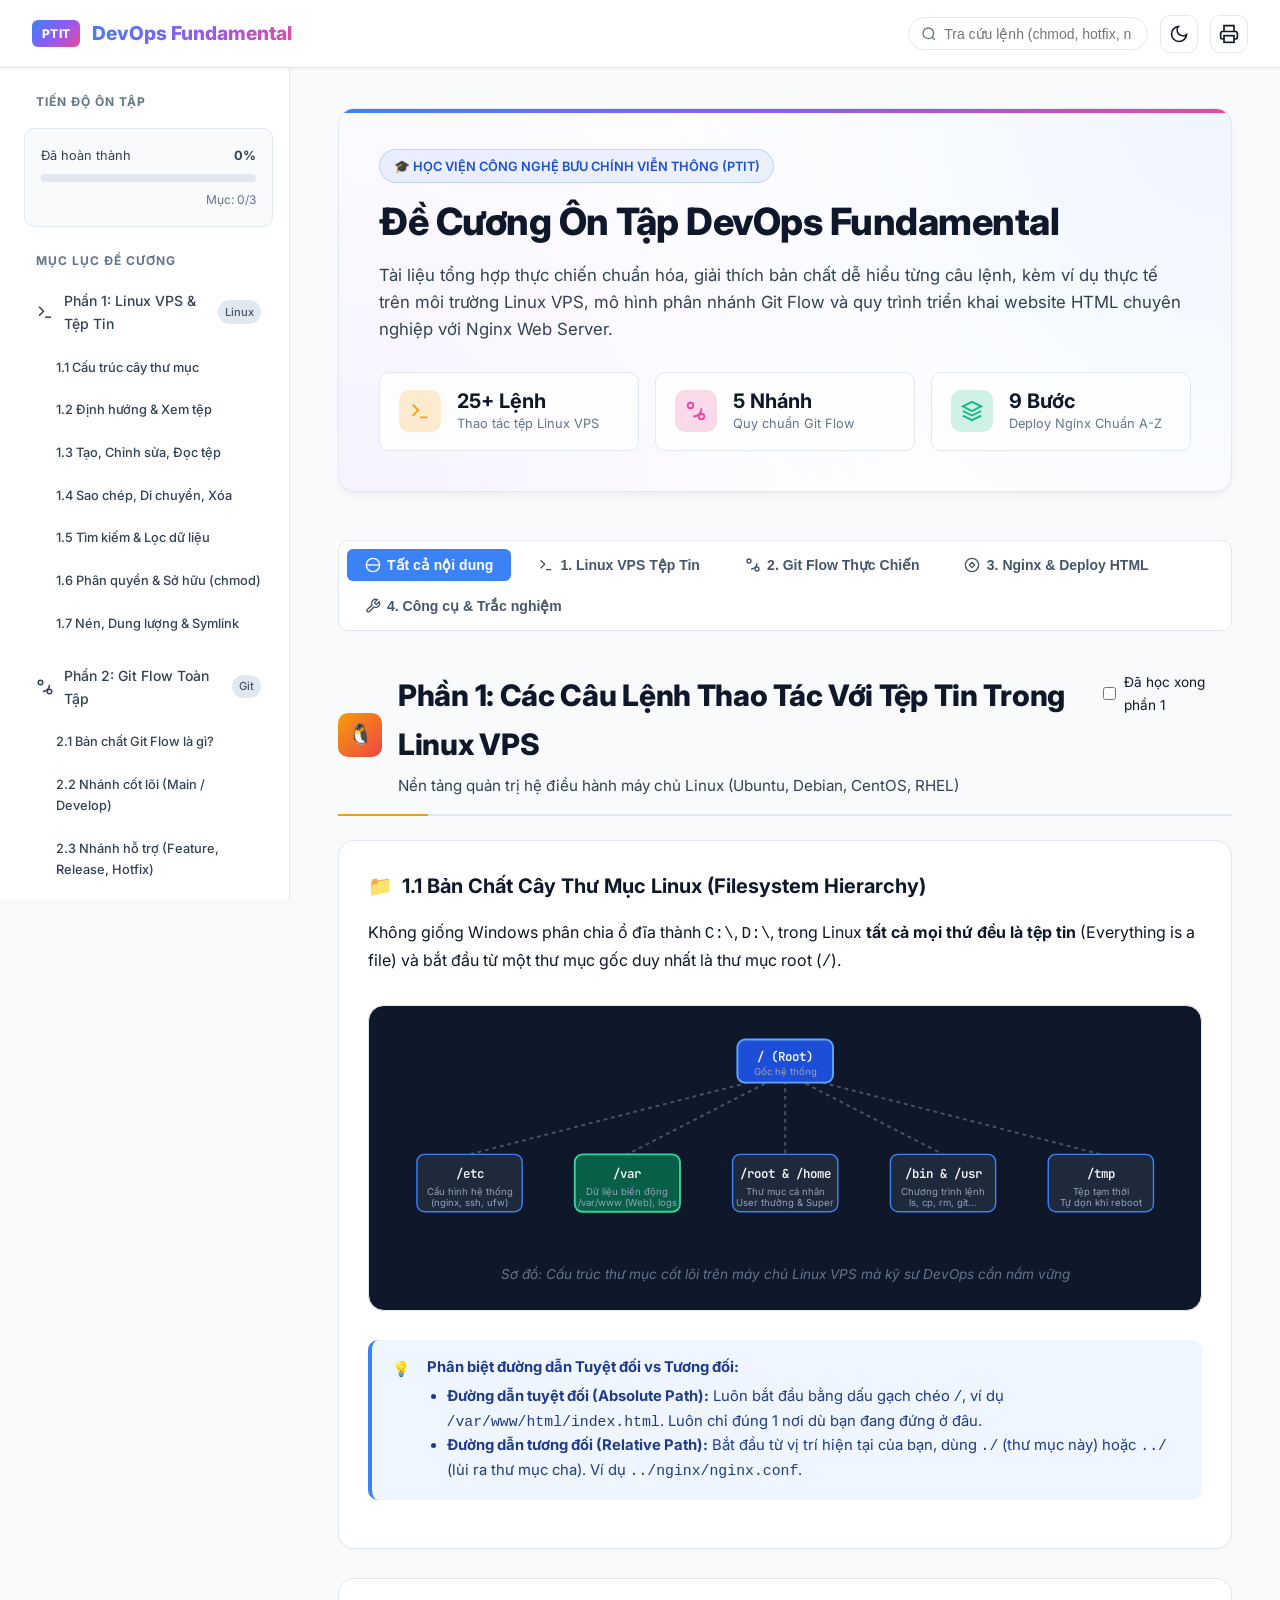
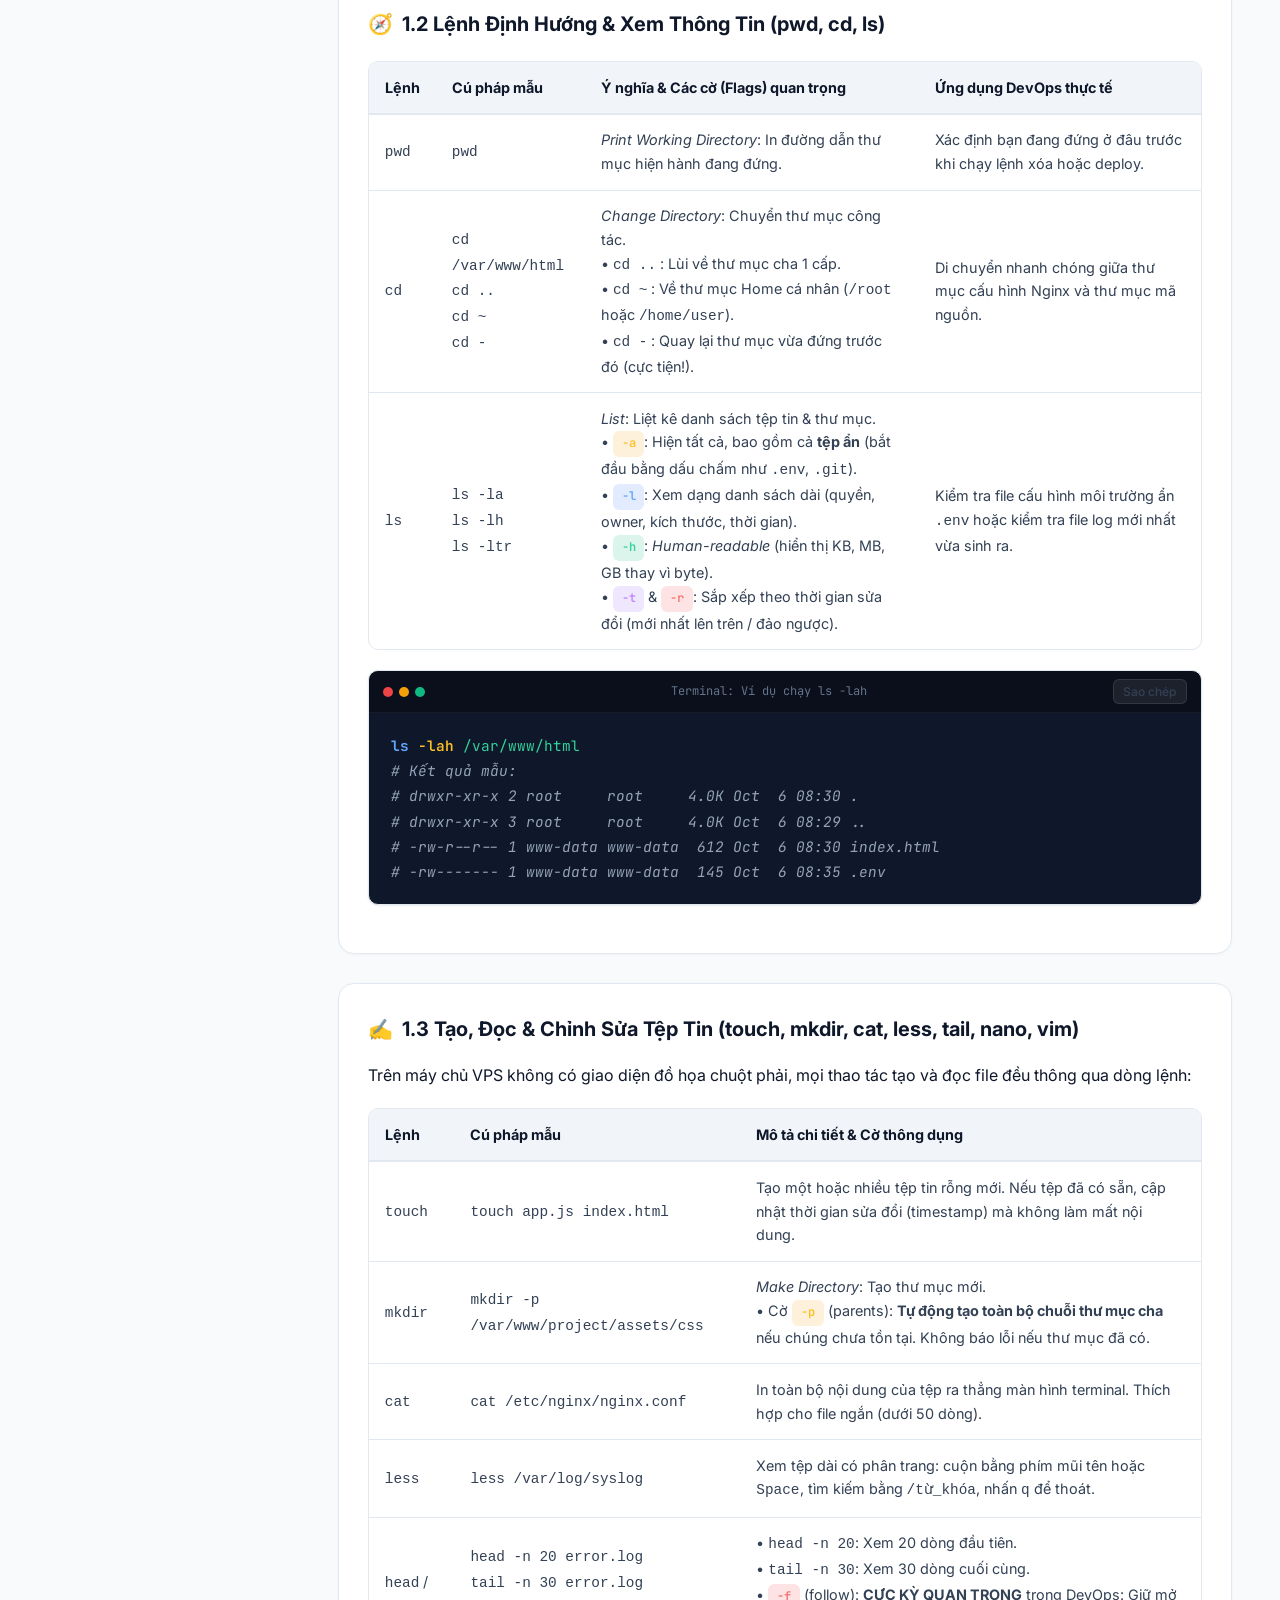
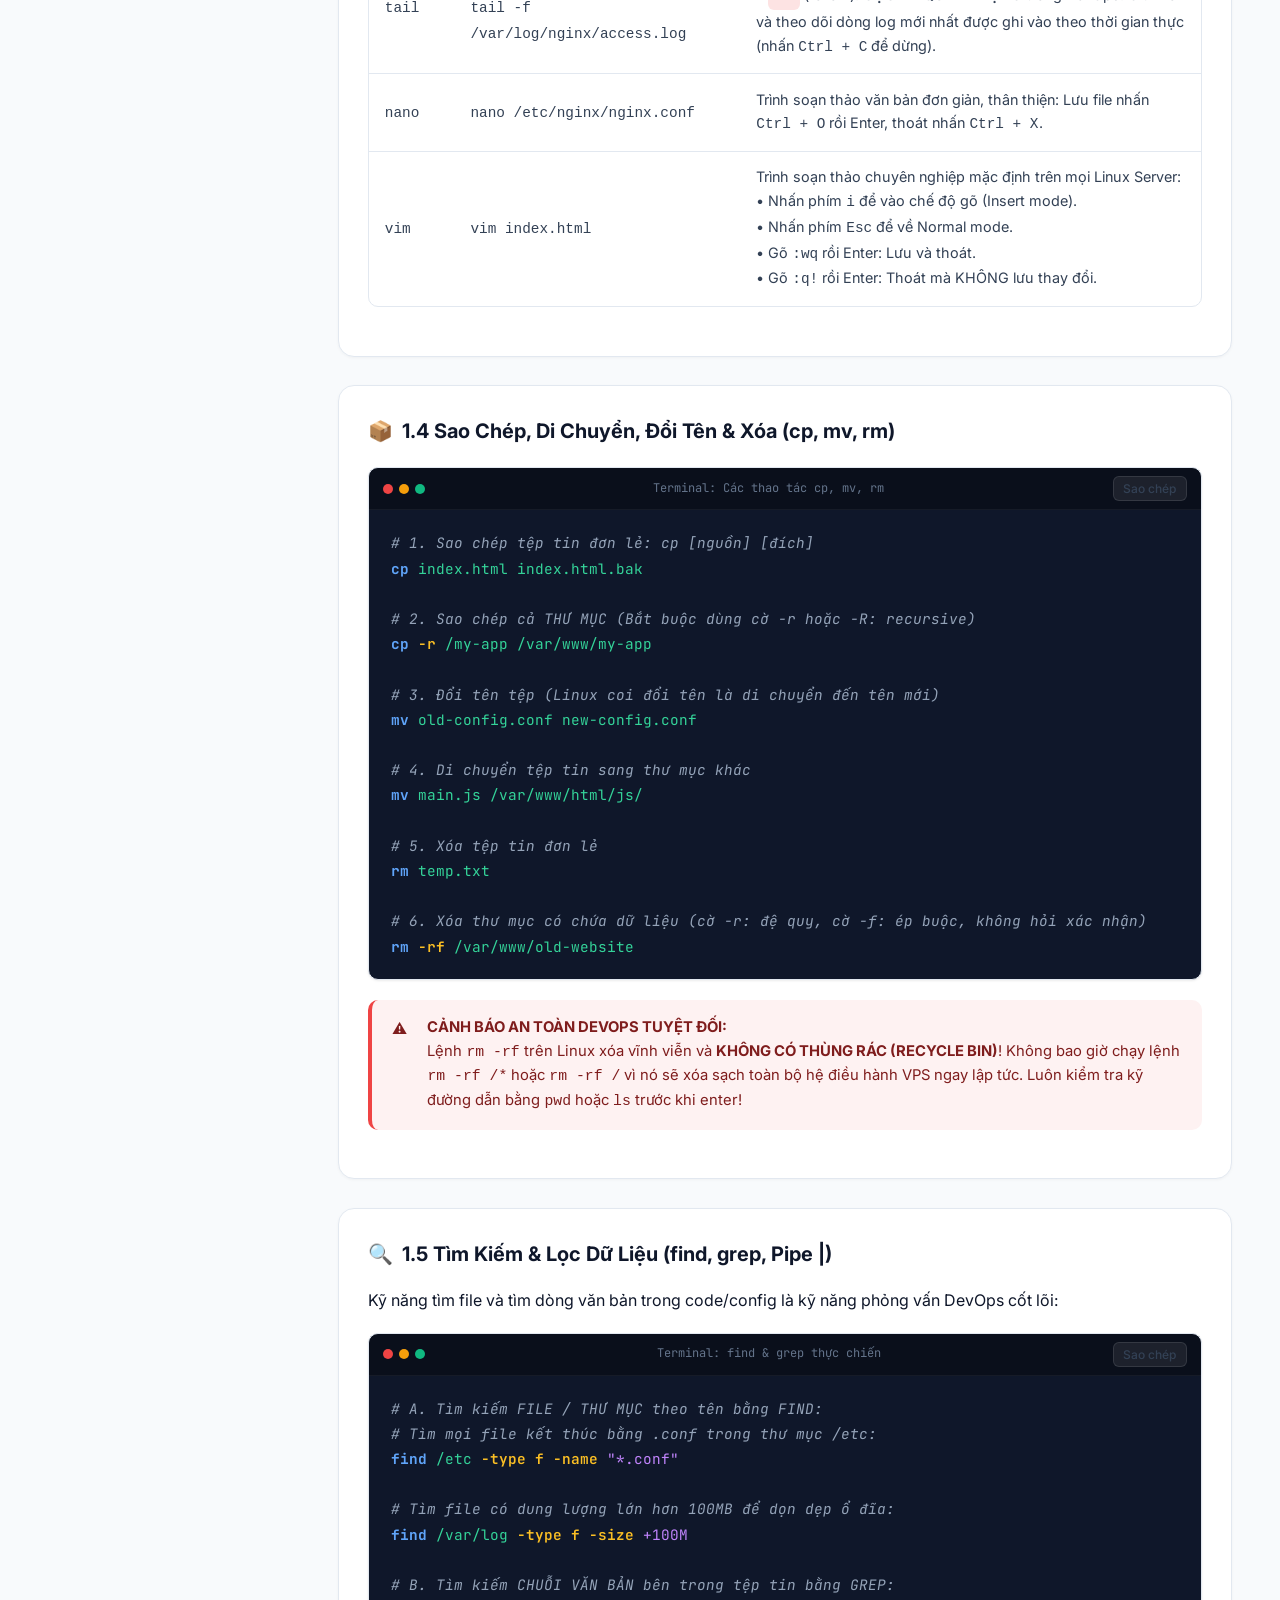
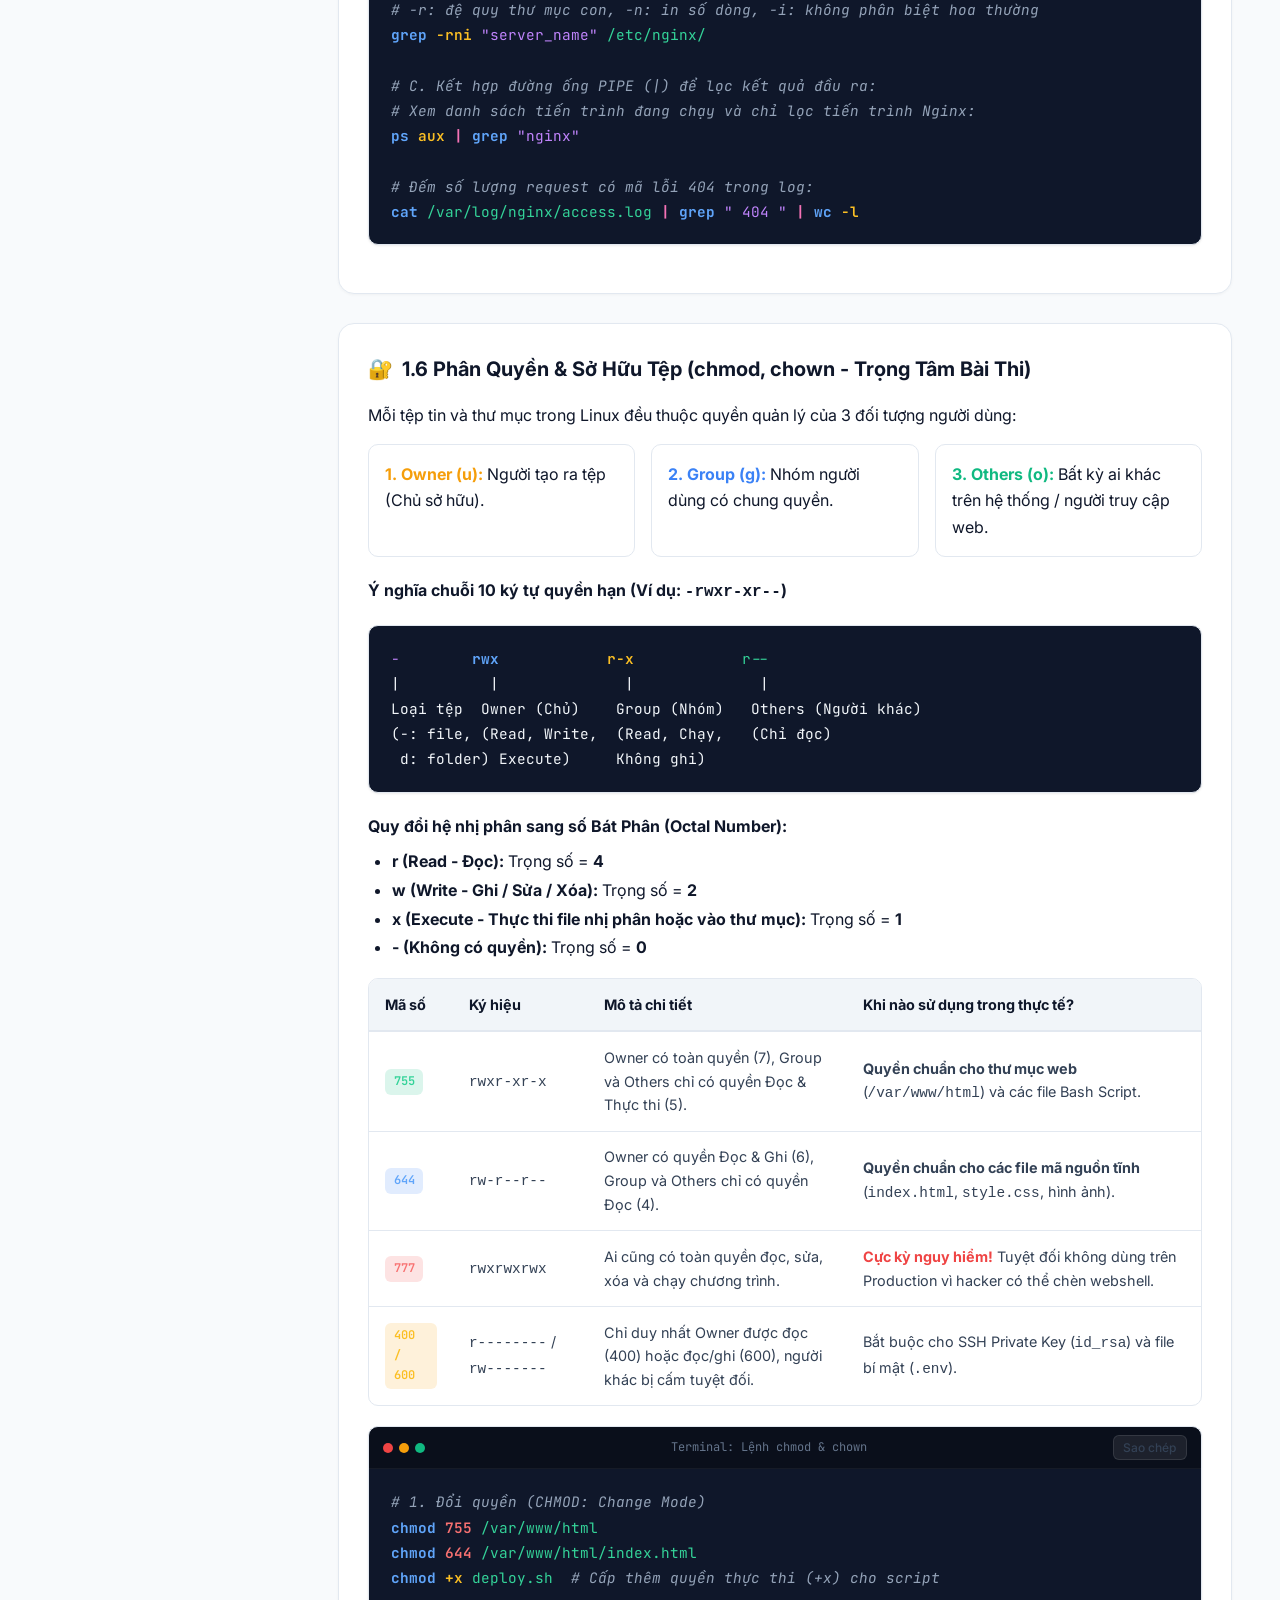
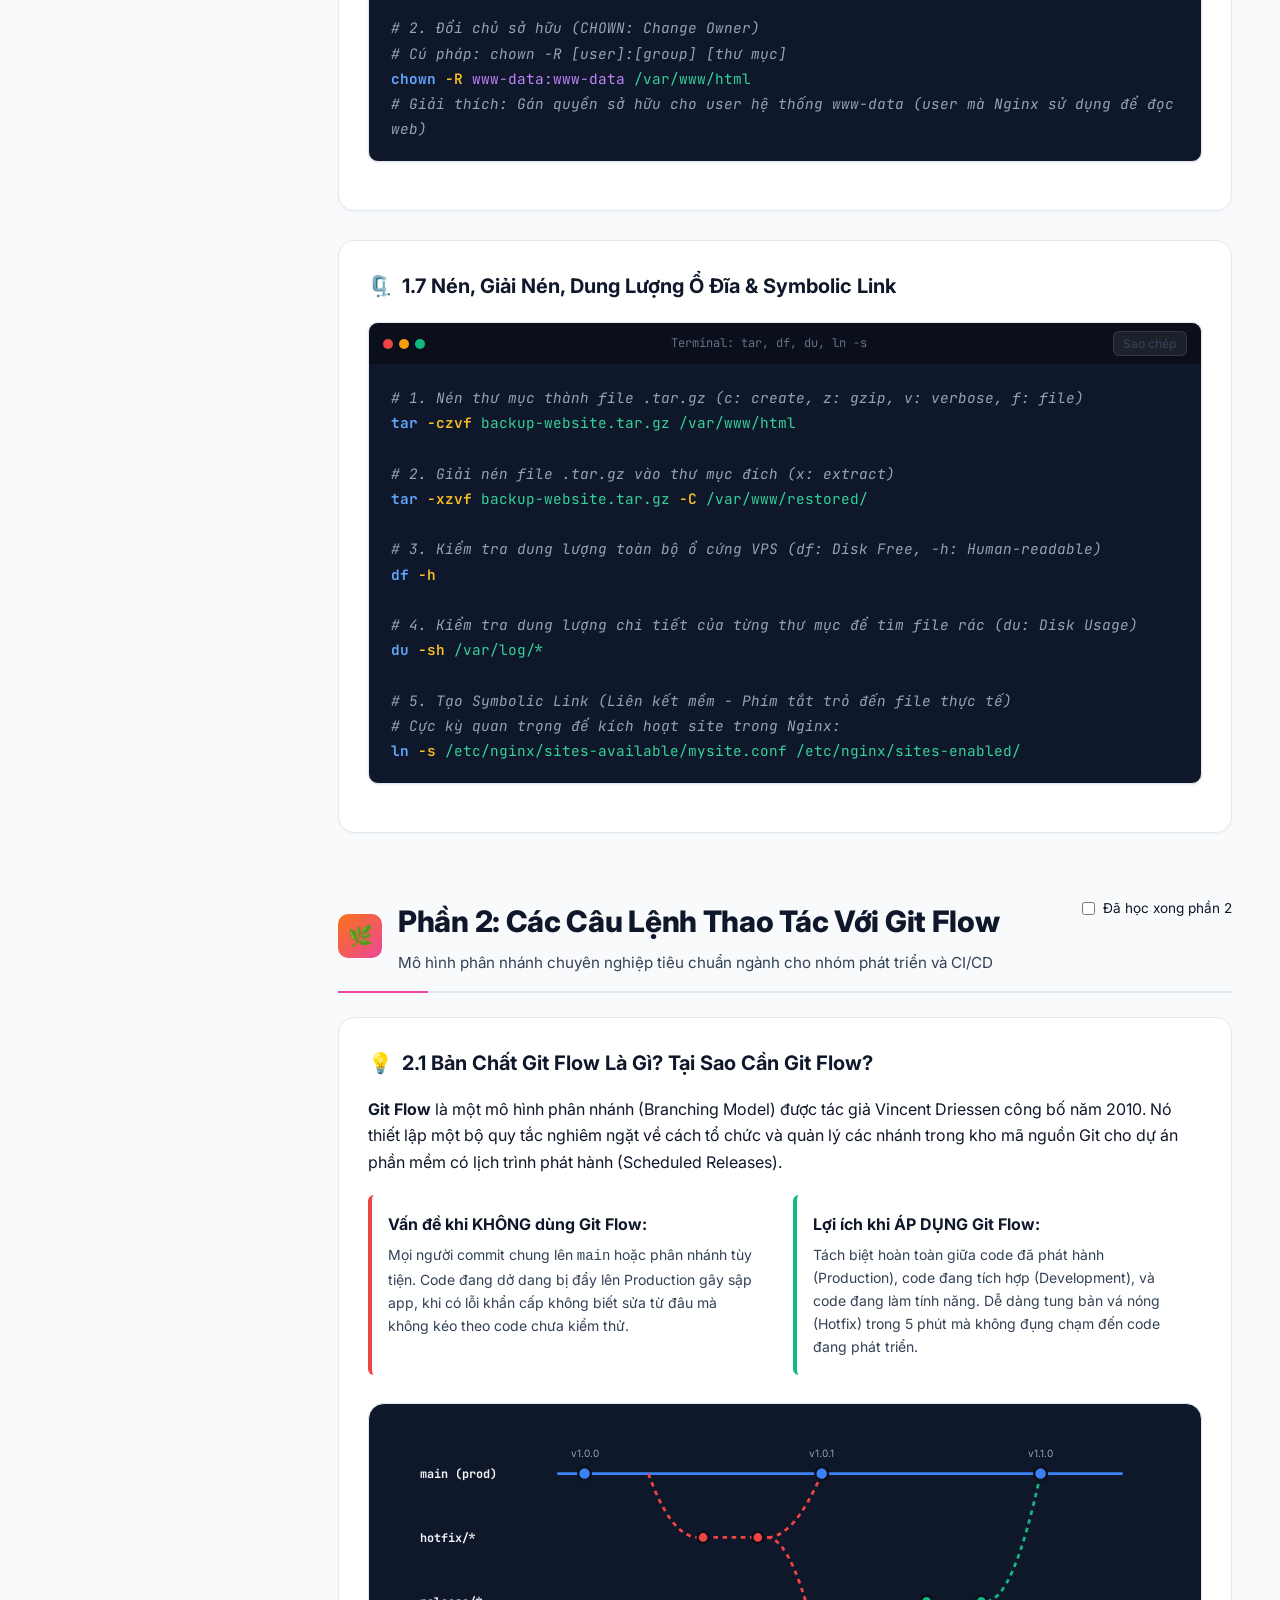
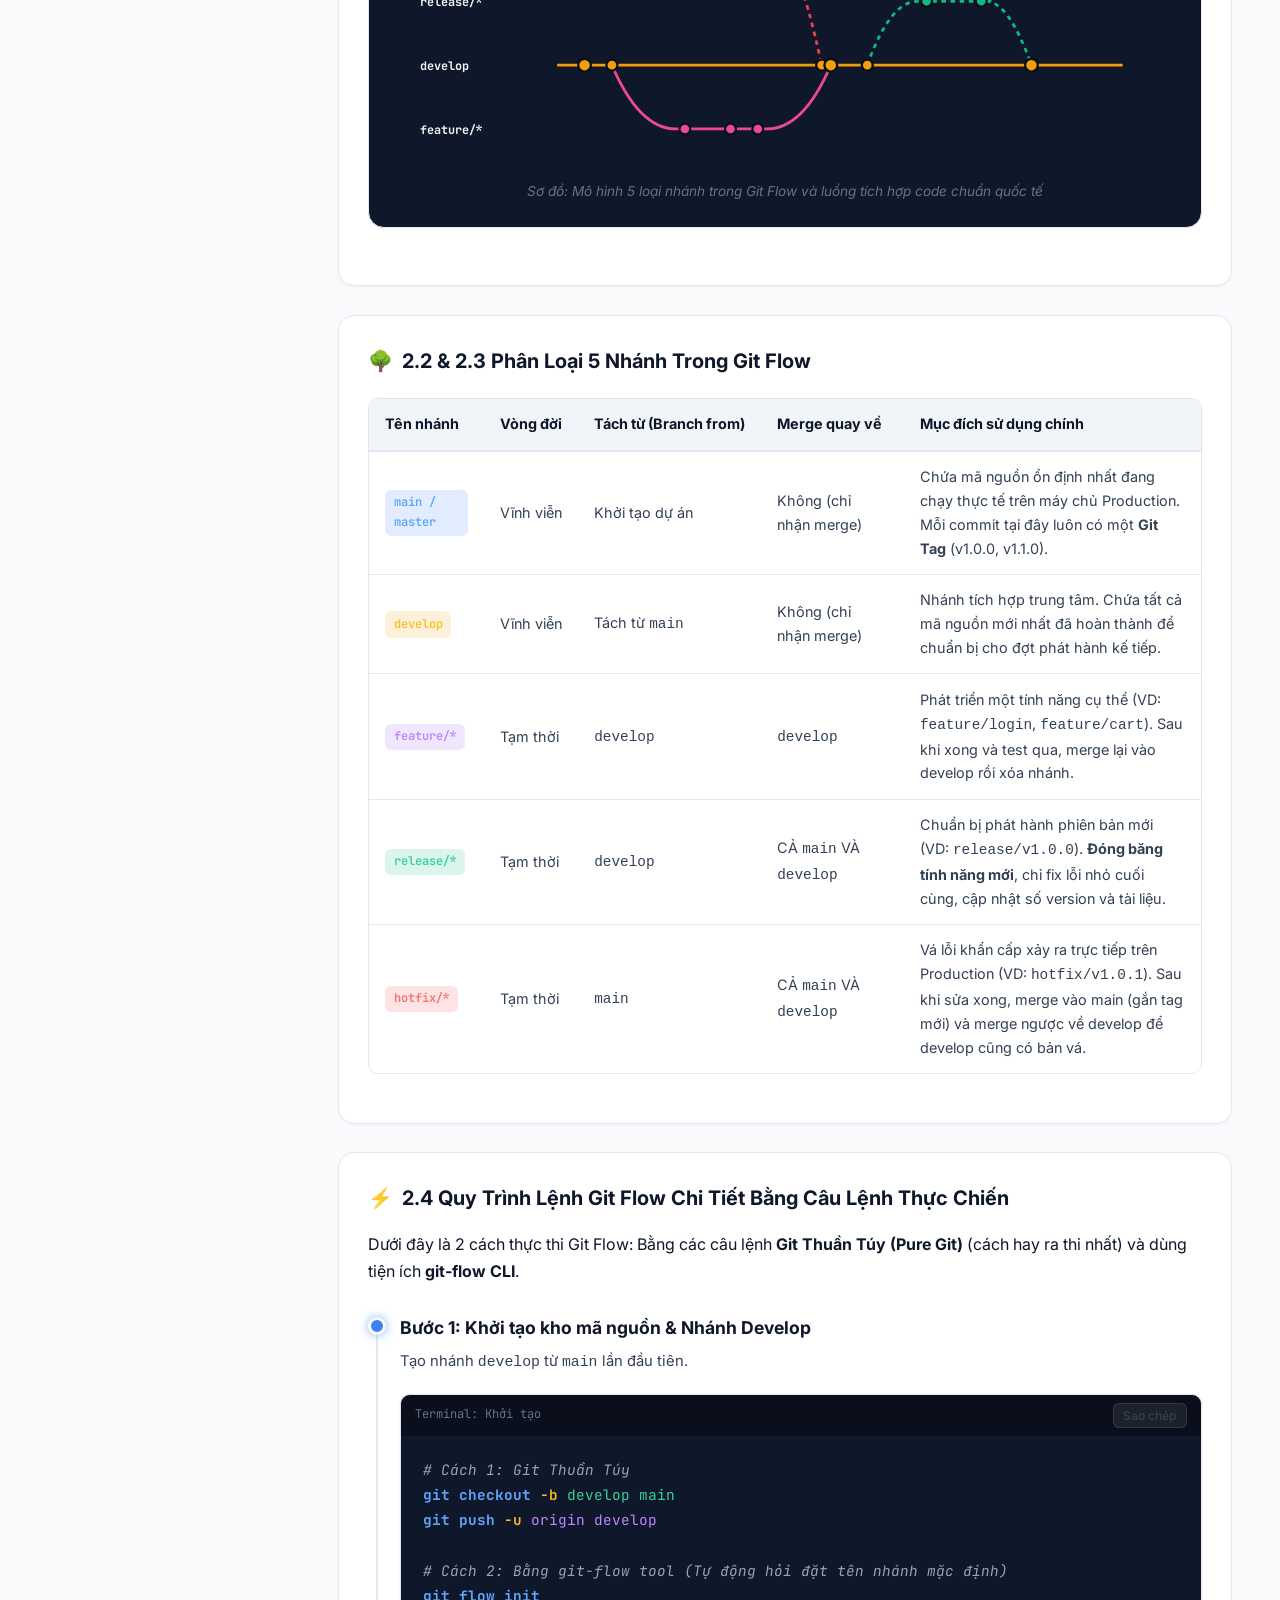
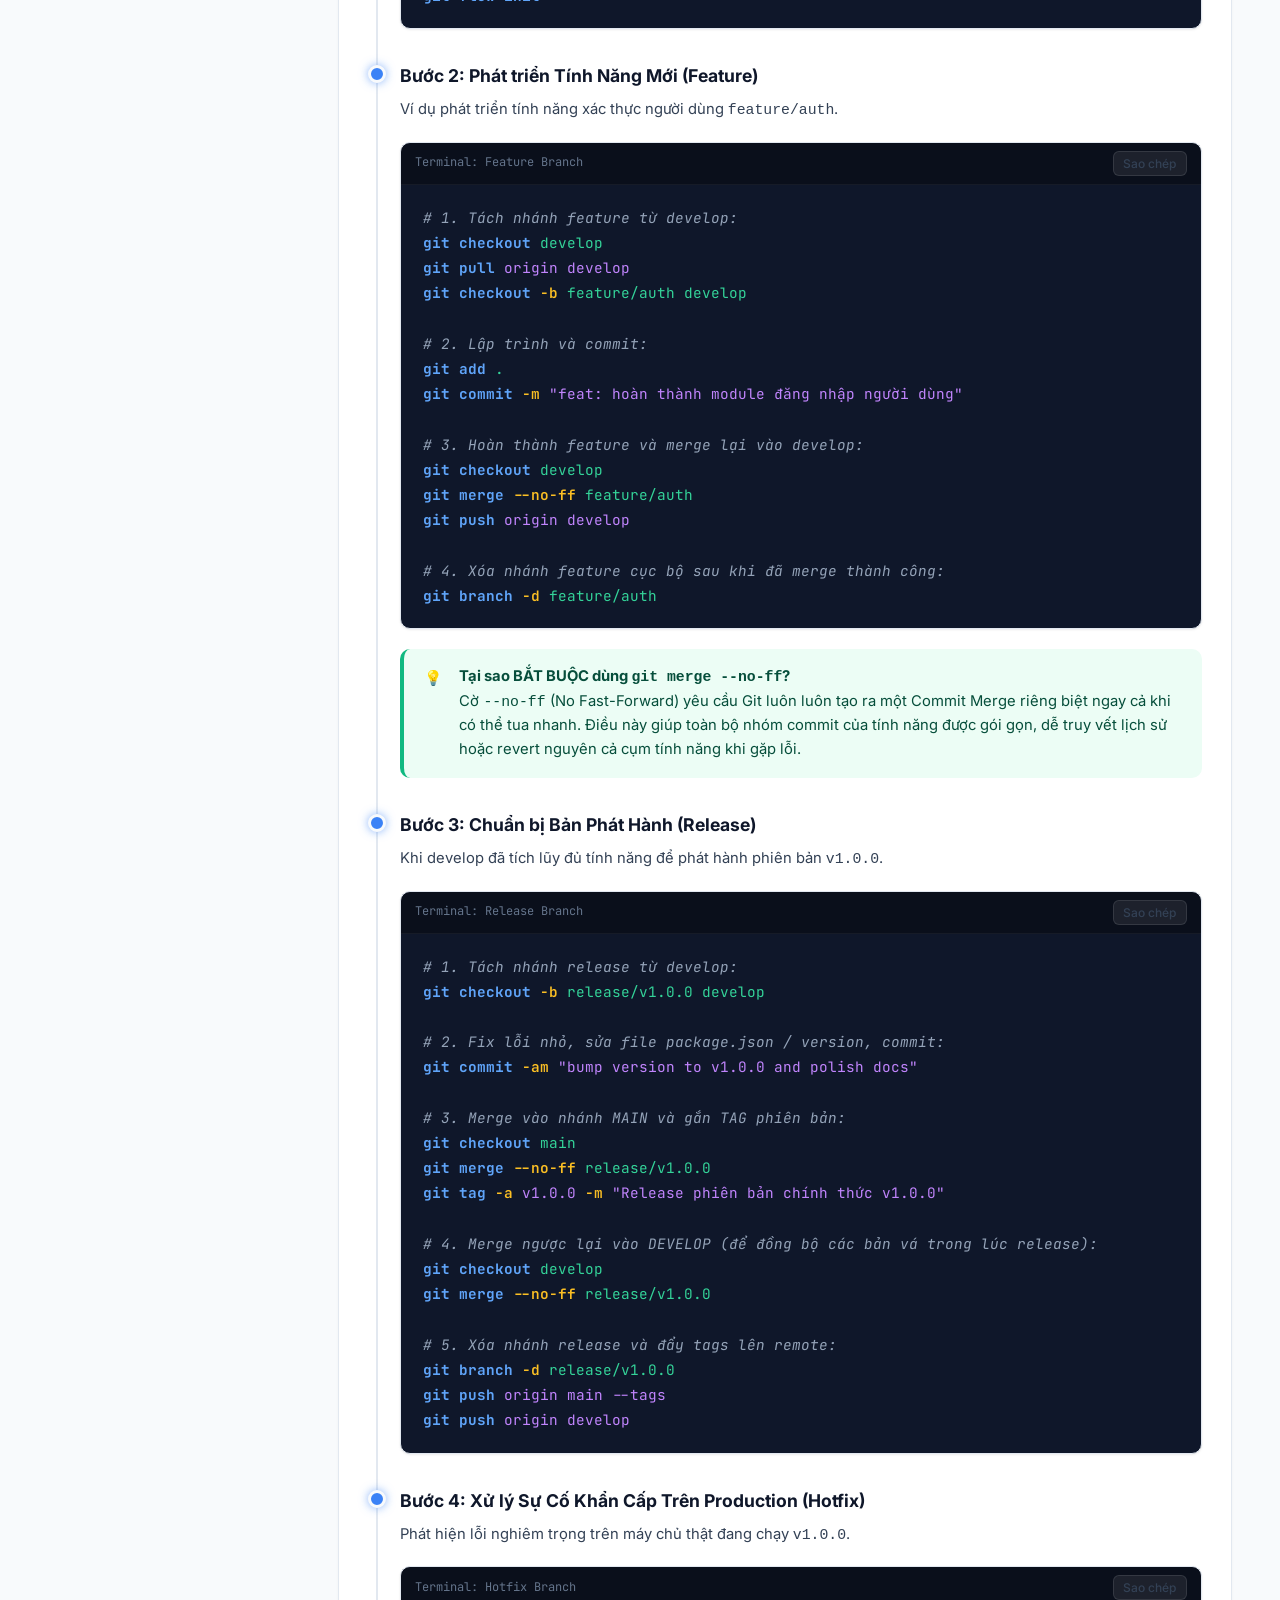
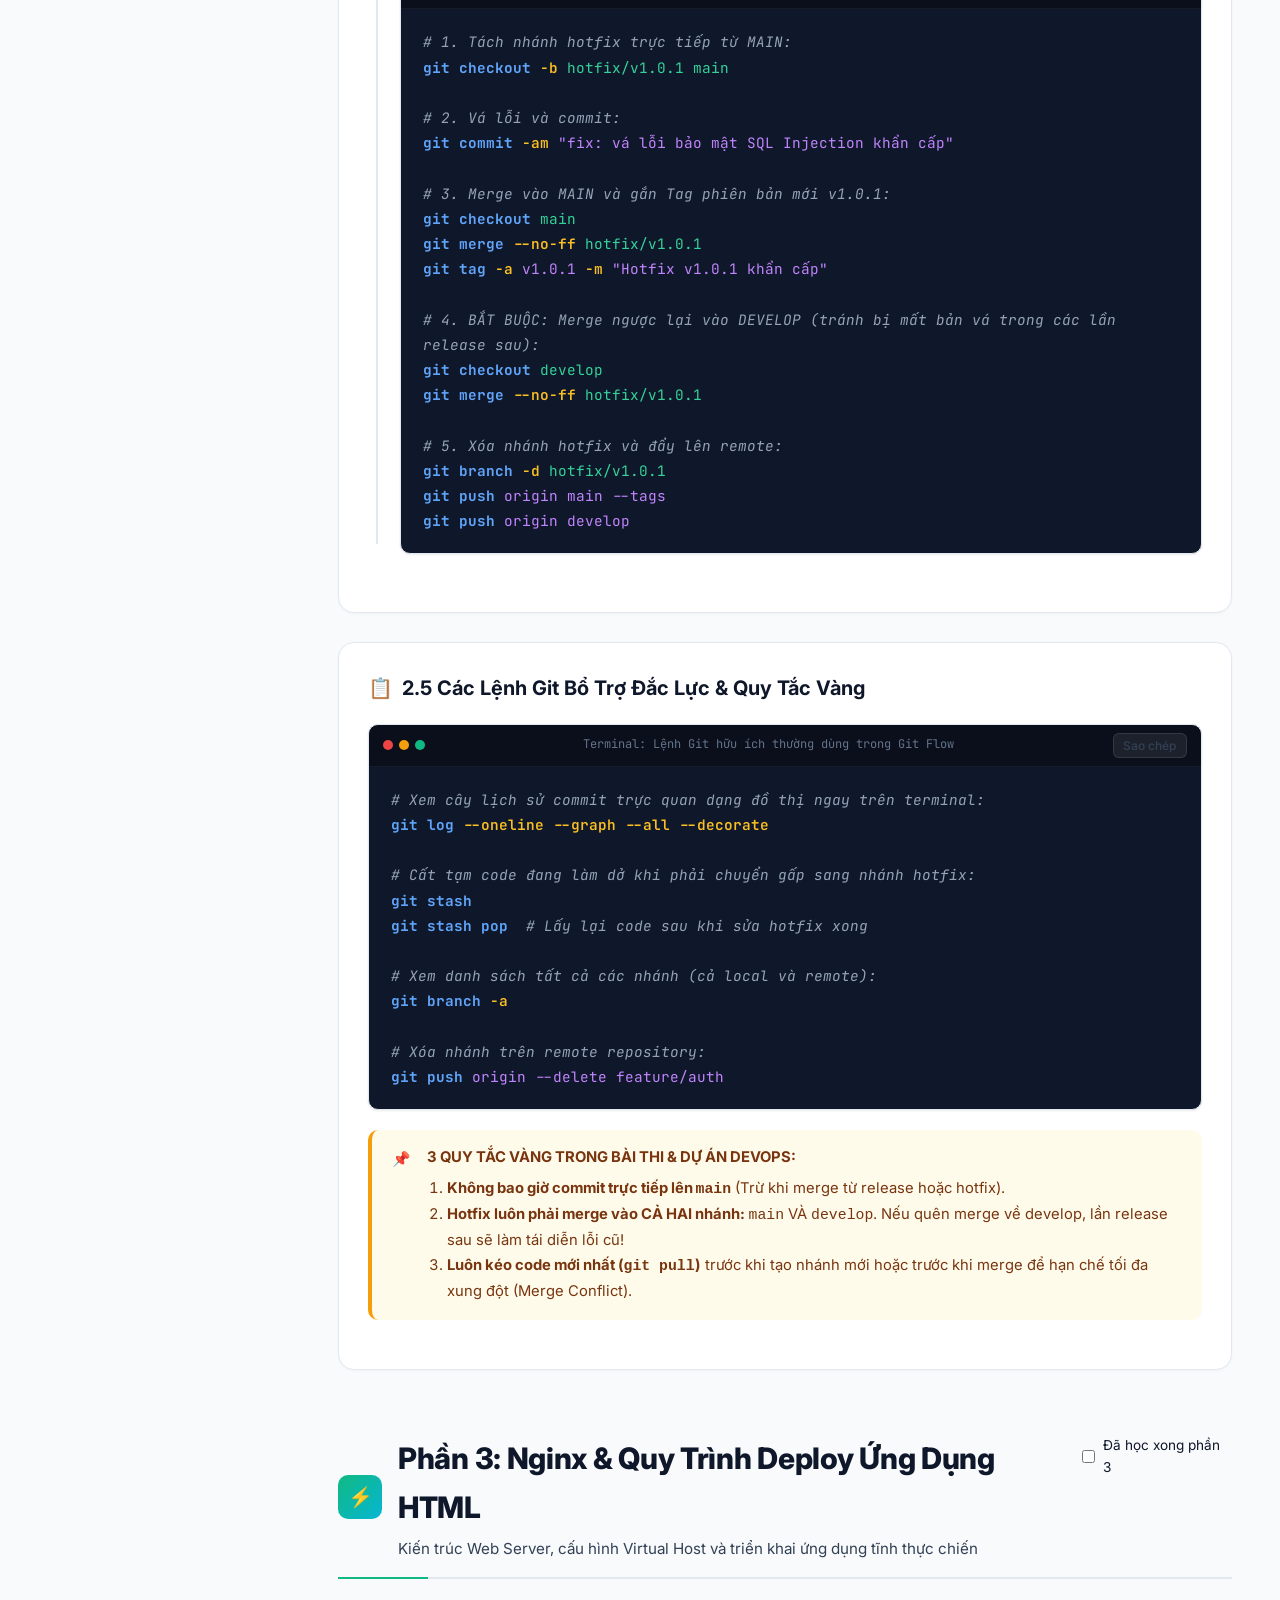
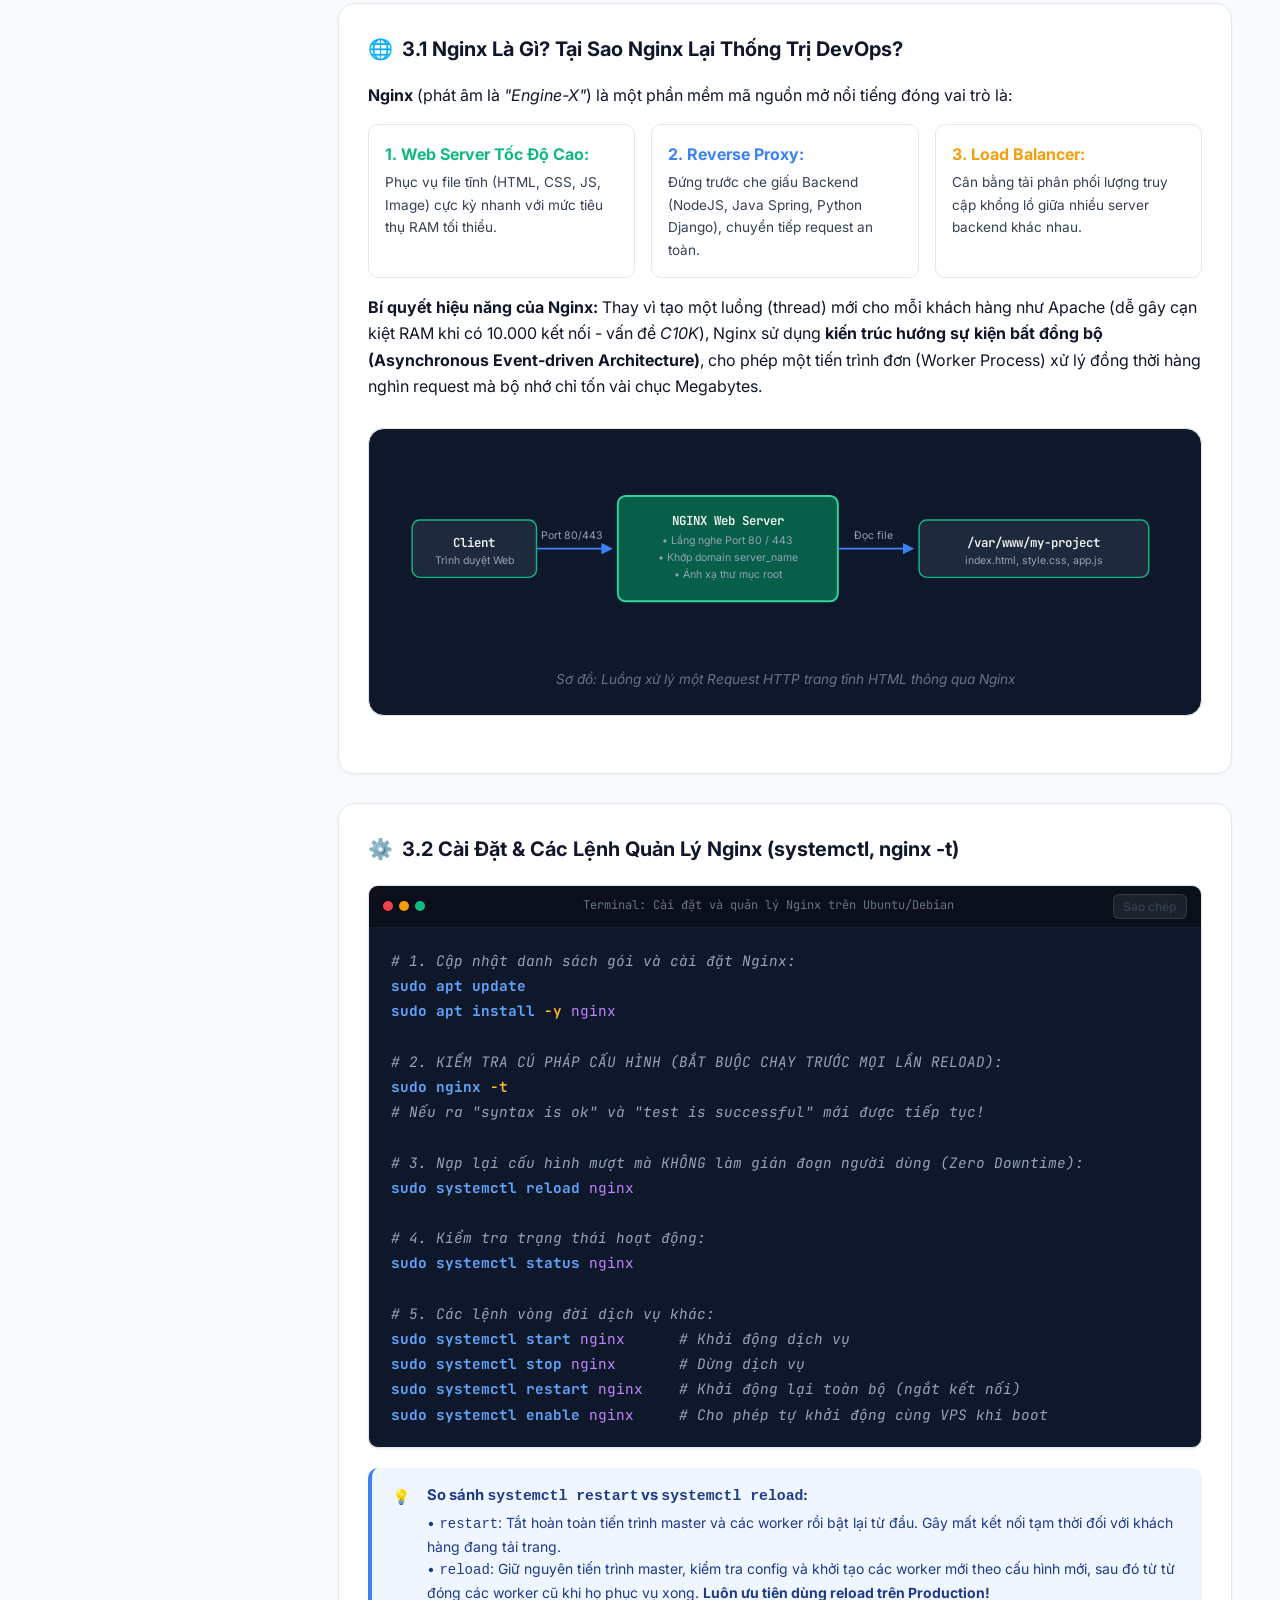
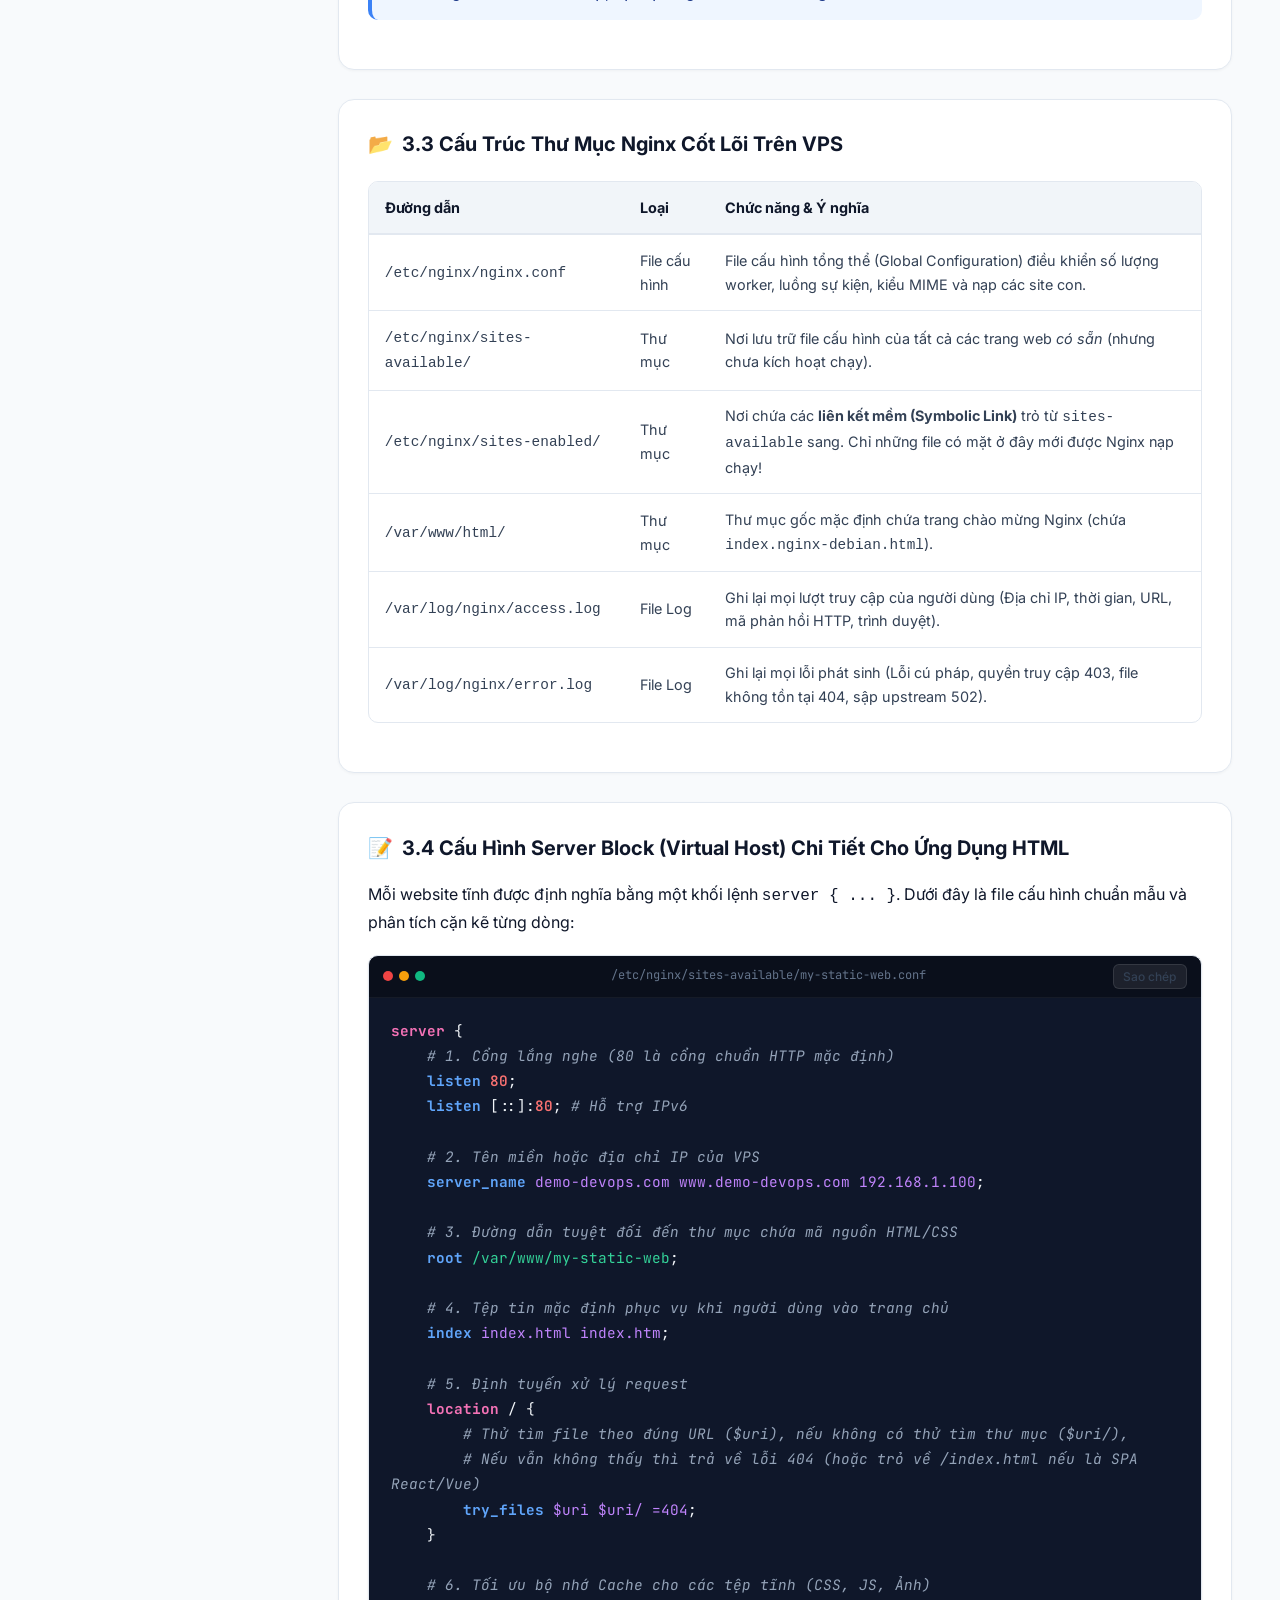
==== index.html @ 7e4b4e6a "upload de cuong on tap" ====
<!DOCTYPE html>
<html lang="vi" data-theme="light">
<head>
  <meta charset="UTF-8">
  <meta name="viewport" content="width=device-width, initial-scale=1.0">
  <title>Đề Cương Ôn Tập DevOps Fundamental - Linux VPS, Git Flow & Nginx Deploy | PTIT</title>
  <meta name="description" content="Đề cương ôn tập chi tiết, dễ hiểu môn DevOps Fundamental: Lệnh thao tác tệp tin Linux VPS, quy trình phân nhánh Git Flow, cấu hình và deploy website HTML với Nginx.">
  
  <!-- Google Fonts -->
  <link rel="preconnect" href="https://fonts.googleapis.com">
  <link rel="preconnect" href="https://fonts.gstatic.com" crossorigin>
  <link href="https://fonts.googleapis.com/css2?family=Inter:wght@400;500;600;700;800&family=JetBrains+Mono:wght@400;500;600;700&display=swap" rel="stylesheet">
  
  <!-- Stylesheet -->
  <link rel="stylesheet" href="style.css">
</head>
<body>
  <!-- Reading Progress Bar -->
  <div id="reading-progress"></div>

  <!-- Top Navigation Bar -->
  <header class="top-navbar">
    <div style="display: flex; align-items: center; gap: 1rem;">
      <button class="btn-icon mobile-nav-toggle" aria-label="Mở menu">
        <svg width="20" height="20" viewBox="0 0 24 24" fill="none" stroke="currentColor" stroke-width="2">
          <line x1="3" y1="12" x2="21" y2="12"></line>
          <line x1="3" y1="6" x2="21" y2="6"></line>
          <line x1="3" y1="18" x2="21" y2="18"></line>
        </svg>
      </button>
      <a href="#" class="nav-brand">
        <span class="brand-badge">PTIT</span>
        <span class="brand-title">DevOps Fundamental</span>
      </a>
    </div>

    <div class="nav-controls">
      <!-- Live Search -->
      <div class="nav-search">
        <svg viewBox="0 0 24 24" fill="none" stroke="currentColor" stroke-width="2">
          <circle cx="11" cy="11" r="8"></circle>
          <line x1="21" y1="21" x2="16.65" y2="16.65"></line>
        </svg>
        <input type="text" id="global-search" placeholder="Tra cứu lệnh (chmod, hotfix, nginx...)" aria-label="Tìm kiếm nhanh">
      </div>

      <!-- Theme Toggle -->
      <button class="btn-icon" id="theme-toggle" title="Đổi giao diện Sáng / Tối">
        <svg class="theme-icon" width="20" height="20" viewBox="0 0 24 24" fill="none" stroke="currentColor" stroke-width="2">
          <circle cx="12" cy="12" r="5"></circle>
          <line x1="12" y1="1" x2="12" y2="3"></line>
          <line x1="12" y1="21" x2="12" y2="23"></line>
          <line x1="4.22" y1="4.22" x2="5.64" y2="5.64"></line>
          <line x1="18.36" y1="18.36" x2="19.78" y2="19.78"></line>
          <line x1="1" y1="12" x2="3" y2="12"></line>
          <line x1="21" y1="12" x2="23" y2="12"></line>
          <line x1="4.22" y1="19.78" x2="5.64" y2="18.36"></line>
          <line x1="18.36" y1="5.64" x2="19.78" y2="4.22"></line>
        </svg>
      </button>

      <!-- Print Button -->
      <button class="btn-icon" onclick="window.print()" title="In hoặc Xuất file PDF để ôn tập">
        <svg width="20" height="20" viewBox="0 0 24 24" fill="none" stroke="currentColor" stroke-width="2">
          <polyline points="6 9 6 2 18 2 18 9"></polyline>
          <path d="M6 18H4a2 2 0 0 1-2-2v-5a2 2 0 0 1 2-2h16a2 2 0 0 1 2 2v5a2 2 0 0 1-2 2h-2"></path>
          <rect x="6" y="14" width="12" height="8"></rect>
        </svg>
      </button>
    </div>
  </header>

  <!-- Main Container -->
  <div class="app-container">
    <!-- Sidebar Navigation -->
    <aside class="app-sidebar">
      <div class="sidebar-section-title">Tiến độ ôn tập</div>
      <div class="sidebar-progress">
        <div class="sidebar-progress-header">
          <span>Đã hoàn thành</span>
          <strong id="progress-percent">0%</strong>
        </div>
        <div class="progress-bar-bg">
          <div class="progress-bar-fill" id="sidebar-progress-fill"></div>
        </div>
        <div style="font-size: 0.75rem; color: var(--text-muted); margin-top: 0.5rem; text-align: right;">
          Mục: <span id="completed-count">0/12</span>
        </div>
      </div>

      <div class="sidebar-section-title" style="margin-top: 1.5rem;">Mục Lục Đề Cương</div>
      <ul class="sidebar-nav-list">
        <li class="sidebar-nav-item">
          <a href="#phan-1-linux" class="sidebar-nav-link">
            <svg class="icon" viewBox="0 0 24 24" fill="none" stroke="currentColor" stroke-width="2"><path d="M4 17l6-6-6-6M12 19h8"/></svg>
            <span>Phần 1: Linux VPS & Tệp Tin</span>
            <span class="sidebar-badge">Linux</span>
          </a>
        </li>
        <li class="sidebar-nav-item">
          <a href="#linux-cautruc" class="sidebar-nav-link" style="padding-left: 2rem; font-size: 0.8rem;">
            <span>1.1 Cấu trúc cây thư mục</span>
          </a>
        </li>
        <li class="sidebar-nav-item">
          <a href="#linux-dieuhuong" class="sidebar-nav-link" style="padding-left: 2rem; font-size: 0.8rem;">
            <span>1.2 Định hướng & Xem tệp</span>
          </a>
        </li>
        <li class="sidebar-nav-item">
          <a href="#linux-thaotac" class="sidebar-nav-link" style="padding-left: 2rem; font-size: 0.8rem;">
            <span>1.3 Tạo, Chỉnh sửa, Đọc tệp</span>
          </a>
        </li>
        <li class="sidebar-nav-item">
          <a href="#linux-saochep" class="sidebar-nav-link" style="padding-left: 2rem; font-size: 0.8rem;">
            <span>1.4 Sao chép, Di chuyển, Xóa</span>
          </a>
        </li>
        <li class="sidebar-nav-item">
          <a href="#linux-timkiem" class="sidebar-nav-link" style="padding-left: 2rem; font-size: 0.8rem;">
            <span>1.5 Tìm kiếm & Lọc dữ liệu</span>
          </a>
        </li>
        <li class="sidebar-nav-item">
          <a href="#linux-phanquyen" class="sidebar-nav-link" style="padding-left: 2rem; font-size: 0.8rem;">
            <span>1.6 Phân quyền & Sở hữu (chmod)</span>
          </a>
        </li>
        <li class="sidebar-nav-item">
          <a href="#linux-nen" class="sidebar-nav-link" style="padding-left: 2rem; font-size: 0.8rem;">
            <span>1.7 Nén, Dung lượng & Symlink</span>
          </a>
        </li>

        <li class="sidebar-nav-item" style="margin-top: 0.75rem;">
          <a href="#phan-2-gitflow" class="sidebar-nav-link">
            <svg class="icon" viewBox="0 0 24 24" fill="none" stroke="currentColor" stroke-width="2"><circle cx="18" cy="18" r="3"></circle><circle cx="6" cy="6" r="3"></circle><path d="M18 9a9 9 0 0 1-9 9"></path></svg>
            <span>Phần 2: Git Flow Toàn Tập</span>
            <span class="sidebar-badge">Git</span>
          </a>
        </li>
        <li class="sidebar-nav-item">
          <a href="#git-khainiem" class="sidebar-nav-link" style="padding-left: 2rem; font-size: 0.8rem;">
            <span>2.1 Bản chất Git Flow là gì?</span>
          </a>
        </li>
        <li class="sidebar-nav-item">
          <a href="#git-nhanhchinh" class="sidebar-nav-link" style="padding-left: 2rem; font-size: 0.8rem;">
            <span>2.2 Nhánh cốt lõi (Main / Develop)</span>
          </a>
        </li>
        <li class="sidebar-nav-item">
          <a href="#git-nhanhphu" class="sidebar-nav-link" style="padding-left: 2rem; font-size: 0.8rem;">
            <span>2.3 Nhánh hỗ trợ (Feature, Release, Hotfix)</span>
          </a>
        </li>
        <li class="sidebar-nav-item">
          <a href="#git-quytrinh" class="sidebar-nav-link" style="padding-left: 2rem; font-size: 0.8rem;">
            <span>2.4 Quy trình lệnh chi tiết từng bước</span>
          </a>
        </li>
        <li class="sidebar-nav-item">
          <a href="#git-bangtracuu" class="sidebar-nav-link" style="padding-left: 2rem; font-size: 0.8rem;">
            <span>2.5 Bảng tra cứu & Lỗi hay gặp</span>
          </a>
        </li>

        <li class="sidebar-nav-item" style="margin-top: 0.75rem;">
          <a href="#phan-3-nginx" class="sidebar-nav-link">
            <svg class="icon" viewBox="0 0 24 24" fill="none" stroke="currentColor" stroke-width="2"><circle cx="12" cy="12" r="10"></circle><polygon points="12 8 8 12 12 16 16 12 12 8"></polygon></svg>
            <span>Phần 3: Nginx & Deploy HTML</span>
            <span class="sidebar-badge">Nginx</span>
          </a>
        </li>
        <li class="sidebar-nav-item">
          <a href="#nginx-khainiem" class="sidebar-nav-link" style="padding-left: 2rem; font-size: 0.8rem;">
            <span>3.1 Nginx là gì & Kiến trúc</span>
          </a>
        </li>
        <li class="sidebar-nav-item">
          <a href="#nginx-caidat" class="sidebar-nav-link" style="padding-left: 2rem; font-size: 0.8rem;">
            <span>3.2 Cài đặt & Lệnh systemctl</span>
          </a>
        </li>
        <li class="sidebar-nav-item">
          <a href="#nginx-cautruc" class="sidebar-nav-link" style="padding-left: 2rem; font-size: 0.8rem;">
            <span>3.3 Cấu trúc thư mục Nginx</span>
          </a>
        </li>
        <li class="sidebar-nav-item">
          <a href="#nginx-serverblock" class="sidebar-nav-link" style="padding-left: 2rem; font-size: 0.8rem;">
            <span>3.4 Cấu hình Virtual Host tĩnh</span>
          </a>
        </li>
        <li class="sidebar-nav-item">
          <a href="#nginx-deploy" class="sidebar-nav-link" style="padding-left: 2rem; font-size: 0.8rem;">
            <span>3.5 9 Bước Deploy HTML từ A-Z</span>
          </a>
        </li>
        <li class="sidebar-nav-item">
          <a href="#nginx-troubleshoot" class="sidebar-nav-link" style="padding-left: 2rem; font-size: 0.8rem;">
            <span>3.6 Tối ưu & Khắc phục lỗi 403, 404</span>
          </a>
        </li>

        <li class="sidebar-nav-item" style="margin-top: 0.75rem;">
          <a href="#phan-4-congcu" class="sidebar-nav-link">
            <svg class="icon" viewBox="0 0 24 24" fill="none" stroke="currentColor" stroke-width="2"><path d="M14.7 6.3a1 1 0 0 0 0 1.4l1.6 1.6a1 1 0 0 0 1.4 0l3.77-3.77a6 6 0 0 1-7.94 7.94l-6.91 6.91a2.12 2.12 0 0 1-3-3l6.91-6.91a6 6 0 0 1 7.94-7.94l-3.76 3.76z"></path></svg>
            <span>Phần 4: Công Cụ & Trắc Nghiệm</span>
            <span class="sidebar-badge">Test</span>
          </a>
        </li>
      </ul>
    </aside>

    <!-- Main Content -->
    <main class="app-content">
      <!-- Hero Banner -->
      <section class="hero-banner">
        <div class="hero-tag">
          <span>🎓 HỌC VIỆN CÔNG NGHỆ BƯU CHÍNH VIỄN THÔNG (PTIT)</span>
        </div>
        <h1 class="hero-title">Đề Cương Ôn Tập DevOps Fundamental</h1>
        <p class="hero-desc">
          Tài liệu tổng hợp thực chiến chuẩn hóa, giải thích bản chất dễ hiểu từng câu lệnh, kèm ví dụ thực tế trên môi trường Linux VPS, mô hình phân nhánh Git Flow và quy trình triển khai website HTML chuyên nghiệp với Nginx Web Server.
        </p>

        <div class="hero-stats">
          <div class="hero-stat-card">
            <div class="stat-icon linux">
              <svg width="22" height="22" viewBox="0 0 24 24" fill="none" stroke="currentColor" stroke-width="2"><path d="M4 17l6-6-6-6M12 19h8"/></svg>
            </div>
            <div>
              <div class="stat-number">25+ Lệnh</div>
              <div class="stat-label">Thao tác tệp Linux VPS</div>
            </div>
          </div>

          <div class="hero-stat-card">
            <div class="stat-icon git">
              <svg width="22" height="22" viewBox="0 0 24 24" fill="none" stroke="currentColor" stroke-width="2"><circle cx="18" cy="18" r="3"></circle><circle cx="6" cy="6" r="3"></circle><path d="M18 9a9 9 0 0 1-9 9"></path></svg>
            </div>
            <div>
              <div class="stat-number">5 Nhánh</div>
              <div class="stat-label">Quy chuẩn Git Flow</div>
            </div>
          </div>

          <div class="hero-stat-card">
            <div class="stat-icon nginx">
              <svg width="22" height="22" viewBox="0 0 24 24" fill="none" stroke="currentColor" stroke-width="2"><polygon points="12 2 2 7 12 12 22 7 12 2"></polygon><polyline points="2 17 12 22 22 17"></polyline><polyline points="2 12 12 17 22 12"></polyline></svg>
            </div>
            <div>
              <div class="stat-number">9 Bước</div>
              <div class="stat-label">Deploy Nginx Chuẩn A-Z</div>
            </div>
          </div>
        </div>
      </section>

      <!-- Category Filter Tabs -->
      <div class="filter-container">
        <button class="filter-btn active" data-filter="all">
          <svg width="16" height="16" viewBox="0 0 24 24" fill="none" stroke="currentColor" stroke-width="2"><circle cx="12" cy="12" r="10"></circle><line x1="2" y1="12" x2="22" y2="12"></line></svg>
          Tất cả nội dung
        </button>
        <button class="filter-btn" data-filter="linux">
          <svg width="16" height="16" viewBox="0 0 24 24" fill="none" stroke="currentColor" stroke-width="2"><path d="M4 17l6-6-6-6M12 19h8"/></svg>
          1. Linux VPS Tệp Tin
        </button>
        <button class="filter-btn" data-filter="git">
          <svg width="16" height="16" viewBox="0 0 24 24" fill="none" stroke="currentColor" stroke-width="2"><circle cx="18" cy="18" r="3"></circle><circle cx="6" cy="6" r="3"></circle><path d="M18 9a9 9 0 0 1-9 9"></path></svg>
          2. Git Flow Thực Chiến
        </button>
        <button class="filter-btn" data-filter="nginx">
          <svg width="16" height="16" viewBox="0 0 24 24" fill="none" stroke="currentColor" stroke-width="2"><circle cx="12" cy="12" r="10"></circle><polygon points="12 8 8 12 12 16 16 12 12 8"></polygon></svg>
          3. Nginx & Deploy HTML
        </button>
        <button class="filter-btn" data-filter="tools">
          <svg width="16" height="16" viewBox="0 0 24 24" fill="none" stroke="currentColor" stroke-width="2"><path d="M14.7 6.3a1 1 0 0 0 0 1.4l1.6 1.6a1 1 0 0 0 1.4 0l3.77-3.77a6 6 0 0 1-7.94 7.94l-6.91 6.91a2.12 2.12 0 0 1-3-3l6.91-6.91a6 6 0 0 1 7.94-7.94l-3.76 3.76z"></path></svg>
          4. Công cụ & Trắc nghiệm
        </button>
      </div>

      <!-- ==============================================================
           PHẦN 1: CÁC CÂU LỆNH THAO TÁC VỚI TỆP TIN TRONG LINUX VPS
           ============================================================== -->
      <section class="topic-section linux" id="phan-1-linux">
        <div class="section-header">
          <div class="section-title-wrap">
            <div class="section-badge linux">🐧</div>
            <div>
              <h2 class="section-title">Phần 1: Các Câu Lệnh Thao Tác Với Tệp Tin Trong Linux VPS</h2>
              <p class="section-subtitle">Nền tảng quản trị hệ điều hành máy chủ Linux (Ubuntu, Debian, CentOS, RHEL)</p>
            </div>
          </div>
          <label style="display: flex; align-items: center; gap: 0.5rem; font-size: 0.85rem; cursor: pointer;">
            <input type="checkbox" class="topic-check" data-topic="linux-p1"> Đã học xong phần 1
          </label>
        </div>

        <!-- 1.1 Cấu trúc cây thư mục Linux -->
        <article class="content-card" id="linux-cautruc">
          <h3 class="card-title">
            <span class="icon-mini">📁</span> 1.1 Bản Chất Cây Thư Mục Linux (Filesystem Hierarchy)
          </h3>
          <p>
            Không giống Windows phân chia ổ đĩa thành <code>C:\</code>, <code>D:\</code>, trong Linux <strong>tất cả mọi thứ đều là tệp tin</strong> (Everything is a file) và bắt đầu từ một thư mục gốc duy nhất là thư mục root (<code>/</code>).
          </p>

          <!-- SVG Diagram: Linux Directory Tree -->
          <div class="diagram-wrapper">
            <svg viewBox="0 0 820 220" width="100%" height="auto" xmlns="http://www.w3.org/2000/svg">
              <style>
                .tree-box { fill: #1e293b; stroke: #3b82f6; stroke-width: 1.5; rx: 8; }
                .tree-box-root { fill: #1d4ed8; stroke: #60a5fa; stroke-width: 2; rx: 8; }
                .tree-box-web { fill: #065f46; stroke: #34d399; stroke-width: 2; rx: 8; }
                .tree-text { fill: #f3f4f6; font-family: 'JetBrains Mono', monospace; font-size: 13px; font-weight: 600; text-anchor: middle; }
                .tree-sub { fill: #94a3b8; font-family: 'Inter', sans-serif; font-size: 10px; text-anchor: middle; }
                .tree-line { stroke: #475569; stroke-width: 2; stroke-dasharray: 4,4; }
              </style>
              <!-- Lines from Root -->
              <line x1="410" y1="45" x2="80" y2="130" class="tree-line" />
              <line x1="410" y1="45" x2="245" y2="130" class="tree-line" />
              <line x1="410" y1="45" x2="410" y2="130" class="tree-line" />
              <line x1="410" y1="45" x2="575" y2="130" class="tree-line" />
              <line x1="410" y1="45" x2="740" y2="130" class="tree-line" />

              <!-- Root Node -->
              <rect x="360" y="10" width="100" height="45" class="tree-box-root" />
              <text x="410" y="32" class="tree-text">/ (Root)</text>
              <text x="410" y="47" class="tree-sub">Gốc hệ thống</text>

              <!-- Node /etc -->
              <rect x="25" y="130" width="110" height="60" class="tree-box" />
              <text x="80" y="155" class="tree-text">/etc</text>
              <text x="80" y="172" class="tree-sub">Cấu hình hệ thống</text>
              <text x="80" y="184" class="tree-sub">(nginx, ssh, ufw)</text>

              <!-- Node /var -->
              <rect x="190" y="130" width="110" height="60" class="tree-box-web" />
              <text x="245" y="155" class="tree-text">/var</text>
              <text x="245" y="172" class="tree-sub">Dữ liệu biến động</text>
              <text x="245" y="184" class="tree-sub">/var/www (Web), logs</text>

              <!-- Node /home & /root -->
              <rect x="355" y="130" width="110" height="60" class="tree-box" />
              <text x="410" y="155" class="tree-text">/root & /home</text>
              <text x="410" y="172" class="tree-sub">Thư mục cá nhân</text>
              <text x="410" y="184" class="tree-sub">User thường & Super</text>

              <!-- Node /bin & /usr/bin -->
              <rect x="520" y="130" width="110" height="60" class="tree-box" />
              <text x="575" y="155" class="tree-text">/bin & /usr</text>
              <text x="575" y="172" class="tree-sub">Chương trình lệnh</text>
              <text x="575" y="184" class="tree-sub">ls, cp, rm, git...</text>

              <!-- Node /tmp -->
              <rect x="685" y="130" width="110" height="60" class="tree-box" />
              <text x="740" y="155" class="tree-text">/tmp</text>
              <text x="740" y="172" class="tree-sub">Tệp tạm thời</text>
              <text x="740" y="184" class="tree-sub">Tự dọn khi reboot</text>
            </svg>
            <div class="diagram-caption">Sơ đồ: Cấu trúc thư mục cốt lõi trên máy chủ Linux VPS mà kỹ sư DevOps cần nắm vững</div>
          </div>

          <div class="callout callout-info">
            <span class="callout-icon">💡</span>
            <div>
              <strong>Phân biệt đường dẫn Tuyệt đối vs Tương đối:</strong>
              <ul style="margin-top: 0.35rem; padding-left: 1.2rem;">
                <li><strong>Đường dẫn tuyệt đối (Absolute Path):</strong> Luôn bắt đầu bằng dấu gạch chéo <code>/</code>, ví dụ <code>/var/www/html/index.html</code>. Luôn chỉ đúng 1 nơi dù bạn đang đứng ở đâu.</li>
                <li><strong>Đường dẫn tương đối (Relative Path):</strong> Bắt đầu từ vị trí hiện tại của bạn, dùng <code>./</code> (thư mục này) hoặc <code>../</code> (lùi ra thư mục cha). Ví dụ <code>../nginx/nginx.conf</code>.</li>
              </ul>
            </div>
          </div>
        </article>

        <!-- 1.2 Điều hướng & Xem thông tin -->
        <article class="content-card" id="linux-dieuhuong">
          <h3 class="card-title">
            <span class="icon-mini">🧭</span> 1.2 Lệnh Định Hướng & Xem Thông Tin (pwd, cd, ls)
          </h3>
          
          <div class="table-responsive">
            <table class="data-table">
              <thead>
                <tr>
                  <th>Lệnh</th>
                  <th>Cú pháp mẫu</th>
                  <th>Ý nghĩa & Các cờ (Flags) quan trọng</th>
                  <th>Ứng dụng DevOps thực tế</th>
                </tr>
              </thead>
              <tbody>
                <tr>
                  <td><code>pwd</code></td>
                  <td><code>pwd</code></td>
                  <td><em>Print Working Directory</em>: In đường dẫn thư mục hiện hành đang đứng.</td>
                  <td>Xác định bạn đang đứng ở đâu trước khi chạy lệnh xóa hoặc deploy.</td>
                </tr>
                <tr>
                  <td><code>cd</code></td>
                  <td>
                    <code>cd /var/www/html</code><br>
                    <code>cd ..</code><br>
                    <code>cd ~</code><br>
                    <code>cd -</code>
                  </td>
                  <td>
                    <em>Change Directory</em>: Chuyển thư mục công tác.<br>
                    • <code>cd ..</code> : Lùi về thư mục cha 1 cấp.<br>
                    • <code>cd ~</code> : Về thư mục Home cá nhân (<code>/root</code> hoặc <code>/home/user</code>).<br>
                    • <code>cd -</code> : Quay lại thư mục vừa đứng trước đó (cực tiện!).
                  </td>
                  <td>Di chuyển nhanh chóng giữa thư mục cấu hình Nginx và thư mục mã nguồn.</td>
                </tr>
                <tr>
                  <td><code>ls</code></td>
                  <td>
                    <code>ls -la</code><br>
                    <code>ls -lh</code><br>
                    <code>ls -ltr</code>
                  </td>
                  <td>
                    <em>List</em>: Liệt kê danh sách tệp tin & thư mục.<br>
                    • <span class="badge-tag yellow">-a</span>: Hiện tất cả, bao gồm cả <strong>tệp ẩn</strong> (bắt đầu bằng dấu chấm như <code>.env</code>, <code>.git</code>).<br>
                    • <span class="badge-tag blue">-l</span>: Xem dạng danh sách dài (quyền, owner, kích thước, thời gian).<br>
                    • <span class="badge-tag green">-h</span>: <em>Human-readable</em> (hiển thị KB, MB, GB thay vì byte).<br>
                    • <span class="badge-tag purple">-t</span> & <span class="badge-tag red">-r</span>: Sắp xếp theo thời gian sửa đổi (mới nhất lên trên / đảo ngược).
                  </td>
                  <td>
                    Kiểm tra file cấu hình môi trường ẩn <code>.env</code> hoặc kiểm tra file log mới nhất vừa sinh ra.
                  </td>
                </tr>
              </tbody>
            </table>
          </div>

          <div class="code-box">
            <div class="code-header">
              <div class="code-dots"><span class="code-dot red"></span><span class="code-dot yellow"></span><span class="code-dot green"></span></div>
              <span class="code-title">Terminal: Ví dụ chạy ls -lah</span>
              <button class="btn-copy">Sao chép</button>
            </div>
            <div class="code-body">
<code><span class="c-cmd">ls</span> <span class="c-flag">-lah</span> <span class="c-path">/var/www/html</span>
<span class="c-cmt"># Kết quả mẫu:</span>
<span class="c-cmt"># drwxr-xr-x 2 root     root     4.0K Oct  6 08:30 .</span>
<span class="c-cmt"># drwxr-xr-x 3 root     root     4.0K Oct  6 08:29 ..</span>
<span class="c-cmt"># -rw-r--r-- 1 www-data www-data  612 Oct  6 08:30 index.html</span>
<span class="c-cmt"># -rw------- 1 www-data www-data  145 Oct  6 08:35 .env</span></code>
            </div>
          </div>
        </article>

        <!-- 1.3 Tạo, Chỉnh sửa, Đọc tệp -->
        <article class="content-card" id="linux-thaotac">
          <h3 class="card-title">
            <span class="icon-mini">✍️</span> 1.3 Tạo, Đọc & Chỉnh Sửa Tệp Tin (touch, mkdir, cat, less, tail, nano, vim)
          </h3>

          <p>Trên máy chủ VPS không có giao diện đồ họa chuột phải, mọi thao tác tạo và đọc file đều thông qua dòng lệnh:</p>

          <div class="table-responsive">
            <table class="data-table">
              <thead>
                <tr>
                  <th>Lệnh</th>
                  <th>Cú pháp mẫu</th>
                  <th>Mô tả chi tiết & Cờ thông dụng</th>
                </tr>
              </thead>
              <tbody>
                <tr>
                  <td><code>touch</code></td>
                  <td><code>touch app.js index.html</code></td>
                  <td>Tạo một hoặc nhiều tệp tin rỗng mới. Nếu tệp đã có sẵn, cập nhật thời gian sửa đổi (timestamp) mà không làm mất nội dung.</td>
                </tr>
                <tr>
                  <td><code>mkdir</code></td>
                  <td><code>mkdir -p /var/www/project/assets/css</code></td>
                  <td>
                    <em>Make Directory</em>: Tạo thư mục mới.<br>
                    • Cờ <span class="badge-tag yellow">-p</span> (parents): <strong>Tự động tạo toàn bộ chuỗi thư mục cha</strong> nếu chúng chưa tồn tại. Không báo lỗi nếu thư mục đã có.
                  </td>
                </tr>
                <tr>
                  <td><code>cat</code></td>
                  <td><code>cat /etc/nginx/nginx.conf</code></td>
                  <td>In toàn bộ nội dung của tệp ra thẳng màn hình terminal. Thích hợp cho file ngắn (dưới 50 dòng).</td>
                </tr>
                <tr>
                  <td><code>less</code></td>
                  <td><code>less /var/log/syslog</code></td>
                  <td>Xem tệp dài có phân trang: cuộn bằng phím mũi tên hoặc <code>Space</code>, tìm kiếm bằng <code>/từ_khóa</code>, nhấn <code>q</code> để thoát.</td>
                </tr>
                <tr>
                  <td><code>head</code> / <code>tail</code></td>
                  <td>
                    <code>head -n 20 error.log</code><br>
                    <code>tail -n 30 error.log</code><br>
                    <code>tail -f /var/log/nginx/access.log</code>
                  </td>
                  <td>
                    • <code>head -n 20</code>: Xem 20 dòng đầu tiên.<br>
                    • <code>tail -n 30</code>: Xem 30 dòng cuối cùng.<br>
                    • <span class="badge-tag red">-f</span> (follow): <strong>CỰC KỲ QUAN TRỌNG</strong> trong DevOps: Giữ mở và theo dõi dòng log mới nhất được ghi vào theo thời gian thực (nhấn <code>Ctrl + C</code> để dừng).
                  </td>
                </tr>
                <tr>
                  <td><code>nano</code></td>
                  <td><code>nano /etc/nginx/nginx.conf</code></td>
                  <td>Trình soạn thảo văn bản đơn giản, thân thiện: Lưu file nhấn <code>Ctrl + O</code> rồi Enter, thoát nhấn <code>Ctrl + X</code>.</td>
                </tr>
                <tr>
                  <td><code>vim</code></td>
                  <td><code>vim index.html</code></td>
                  <td>
                    Trình soạn thảo chuyên nghiệp mặc định trên mọi Linux Server:<br>
                    • Nhấn phím <code>i</code> để vào chế độ gõ (Insert mode).<br>
                    • Nhấn phím <code>Esc</code> để về Normal mode.<br>
                    • Gõ <code>:wq</code> rồi Enter: Lưu và thoát.<br>
                    • Gõ <code>:q!</code> rồi Enter: Thoát mà KHÔNG lưu thay đổi.
                  </td>
                </tr>
              </tbody>
            </table>
          </div>
        </article>

        <!-- 1.4 Sao chép, Di chuyển, Xóa -->
        <article class="content-card" id="linux-saochep">
          <h3 class="card-title">
            <span class="icon-mini">📦</span> 1.4 Sao Chép, Di Chuyển, Đổi Tên & Xóa (cp, mv, rm)
          </h3>

          <div class="code-box">
            <div class="code-header">
              <div class="code-dots"><span class="code-dot red"></span><span class="code-dot yellow"></span><span class="code-dot green"></span></div>
              <span class="code-title">Terminal: Các thao tác cp, mv, rm</span>
              <button class="btn-copy">Sao chép</button>
            </div>
            <div class="code-body">
<code><span class="c-cmt"># 1. Sao chép tệp tin đơn lẻ: cp [nguồn] [đích]</span>
<span class="c-cmd">cp</span> <span class="c-path">index.html</span> <span class="c-path">index.html.bak</span>

<span class="c-cmt"># 2. Sao chép cả THƯ MỤC (Bắt buộc dùng cờ -r hoặc -R: recursive)</span>
<span class="c-cmd">cp</span> <span class="c-flag">-r</span> <span class="c-path">/my-app</span> <span class="c-path">/var/www/my-app</span>

<span class="c-cmt"># 3. Đổi tên tệp (Linux coi đổi tên là di chuyển đến tên mới)</span>
<span class="c-cmd">mv</span> <span class="c-path">old-config.conf</span> <span class="c-path">new-config.conf</span>

<span class="c-cmt"># 4. Di chuyển tệp tin sang thư mục khác</span>
<span class="c-cmd">mv</span> <span class="c-path">main.js</span> <span class="c-path">/var/www/html/js/</span>

<span class="c-cmt"># 5. Xóa tệp tin đơn lẻ</span>
<span class="c-cmd">rm</span> <span class="c-path">temp.txt</span>

<span class="c-cmt"># 6. Xóa thư mục có chứa dữ liệu (cờ -r: đệ quy, cờ -f: ép buộc, không hỏi xác nhận)</span>
<span class="c-cmd">rm</span> <span class="c-flag">-rf</span> <span class="c-path">/var/www/old-website</span></code>
            </div>
          </div>

          <div class="callout callout-danger">
            <span class="callout-icon">⚠️</span>
            <div>
              <strong>CẢNH BÁO AN TOÀN DEVOPS TUYỆT ĐỐI:</strong><br>
              Lệnh <code>rm -rf</code> trên Linux xóa vĩnh viễn và <strong>KHÔNG CÓ THÙNG RÁC (RECYCLE BIN)</strong>! Không bao giờ chạy lệnh <code>rm -rf /*</code> hoặc <code>rm -rf /</code> vì nó sẽ xóa sạch toàn bộ hệ điều hành VPS ngay lập tức. Luôn kiểm tra kỹ đường dẫn bằng <code>pwd</code> hoặc <code>ls</code> trước khi enter!
            </div>
          </div>
        </article>

        <!-- 1.5 Tìm kiếm & Lọc dữ liệu -->
        <article class="content-card" id="linux-timkiem">
          <h3 class="card-title">
            <span class="icon-mini">🔍</span> 1.5 Tìm Kiếm & Lọc Dữ Liệu (find, grep, Pipe |)
          </h3>

          <p>Kỹ năng tìm file và tìm dòng văn bản trong code/config là kỹ năng phỏng vấn DevOps cốt lõi:</p>

          <div class="code-box">
            <div class="code-header">
              <div class="code-dots"><span class="code-dot red"></span><span class="code-dot yellow"></span><span class="code-dot green"></span></div>
              <span class="code-title">Terminal: find & grep thực chiến</span>
              <button class="btn-copy">Sao chép</button>
            </div>
            <div class="code-body">
<code><span class="c-cmt"># A. Tìm kiếm FILE / THƯ MỤC theo tên bằng FIND:</span>
<span class="c-cmt"># Tìm mọi file kết thúc bằng .conf trong thư mục /etc:</span>
<span class="c-cmd">find</span> <span class="c-path">/etc</span> <span class="c-flag">-type f -name</span> <span class="c-str">"*.conf"</span>

<span class="c-cmt"># Tìm file có dung lượng lớn hơn 100MB để dọn dẹp ổ đĩa:</span>
<span class="c-cmd">find</span> <span class="c-path">/var/log</span> <span class="c-flag">-type f -size</span> <span class="c-str">+100M</span>

<span class="c-cmt"># B. Tìm kiếm CHUỖI VĂN BẢN bên trong tệp tin bằng GREP:</span>
<span class="c-cmt"># -r: đệ quy thư mục con, -n: in số dòng, -i: không phân biệt hoa thường</span>
<span class="c-cmd">grep</span> <span class="c-flag">-rni</span> <span class="c-str">"server_name"</span> <span class="c-path">/etc/nginx/</span>

<span class="c-cmt"># C. Kết hợp đường ống PIPE (|) để lọc kết quả đầu ra:</span>
<span class="c-cmt"># Xem danh sách tiến trình đang chạy và chỉ lọc tiến trình Nginx:</span>
<span class="c-cmd">ps</span> <span class="c-flag">aux</span> <span class="c-kw">|</span> <span class="c-cmd">grep</span> <span class="c-str">"nginx"</span>

<span class="c-cmt"># Đếm số lượng request có mã lỗi 404 trong log:</span>
<span class="c-cmd">cat</span> <span class="c-path">/var/log/nginx/access.log</span> <span class="c-kw">|</span> <span class="c-cmd">grep</span> <span class="c-str">" 404 "</span> <span class="c-kw">|</span> <span class="c-cmd">wc</span> <span class="c-flag">-l</span></code>
            </div>
          </div>
        </article>

        <!-- 1.6 Phân quyền & Sở hữu tệp -->
        <article class="content-card" id="linux-phanquyen">
          <h3 class="card-title">
            <span class="icon-mini">🔐</span> 1.6 Phân Quyền & Sở Hữu Tệp (chmod, chown - Trọng Tâm Bài Thi)
          </h3>

          <p>
            Mỗi tệp tin và thư mục trong Linux đều thuộc quyền quản lý của 3 đối tượng người dùng:
          </p>
          <div style="display: grid; grid-template-columns: repeat(auto-fit, minmax(200px, 1fr)); gap: 1rem; margin: 1rem 0;">
            <div style="background: var(--bg-input); padding: 1rem; border-radius: var(--radius-md); border: 1px solid var(--border-color);">
              <strong style="color: var(--accent-yellow);">1. Owner (u):</strong> Người tạo ra tệp (Chủ sở hữu).
            </div>
            <div style="background: var(--bg-input); padding: 1rem; border-radius: var(--radius-md); border: 1px solid var(--border-color);">
              <strong style="color: var(--accent-blue);">2. Group (g):</strong> Nhóm người dùng có chung quyền.
            </div>
            <div style="background: var(--bg-input); padding: 1rem; border-radius: var(--radius-md); border: 1px solid var(--border-color);">
              <strong style="color: var(--accent-green);">3. Others (o):</strong> Bất kỳ ai khác trên hệ thống / người truy cập web.
            </div>
          </div>

          <h4 style="margin: 1.25rem 0 0.5rem 0; font-size: 1rem;">Ý nghĩa chuỗi 10 ký tự quyền hạn (Ví dụ: <code>-rwxr-xr--</code>)</h4>
          <div class="code-box">
            <div class="code-body">
<code><span class="c-str">-</span>        <span class="c-cmd">rwx</span>            <span class="c-flag">r-x</span>            <span class="c-path">r--</span>
|          |              |              |
Loại tệp  Owner (Chủ)    Group (Nhóm)   Others (Người khác)
(-: file, (Read, Write,  (Read, Chạy,   (Chỉ đọc)
 d: folder) Execute)     Không ghi)</code>
            </div>
          </div>

          <h4 style="margin: 1.25rem 0 0.5rem 0; font-size: 1rem;">Quy đổi hệ nhị phân sang số Bát Phân (Octal Number):</h4>
          <ul style="padding-left: 1.5rem; line-height: 1.8;">
            <li><strong>r (Read - Đọc):</strong> Trọng số = <strong>4</strong></li>
            <li><strong>w (Write - Ghi / Sửa / Xóa):</strong> Trọng số = <strong>2</strong></li>
            <li><strong>x (Execute - Thực thi file nhị phân hoặc vào thư mục):</strong> Trọng số = <strong>1</strong></li>
            <li><strong>- (Không có quyền):</strong> Trọng số = <strong>0</strong></li>
          </ul>

          <div class="table-responsive" style="margin-top: 1rem;">
            <table class="data-table">
              <thead>
                <tr>
                  <th>Mã số</th>
                  <th>Ký hiệu</th>
                  <th>Mô tả chi tiết</th>
                  <th>Khi nào sử dụng trong thực tế?</th>
                </tr>
              </thead>
              <tbody>
                <tr>
                  <td><span class="badge-tag green">755</span></td>
                  <td><code>rwxr-xr-x</code></td>
                  <td>Owner có toàn quyền (7), Group và Others chỉ có quyền Đọc & Thực thi (5).</td>
                  <td><strong>Quyền chuẩn cho thư mục web</strong> (<code>/var/www/html</code>) và các file Bash Script.</td>
                </tr>
                <tr>
                  <td><span class="badge-tag blue">644</span></td>
                  <td><code>rw-r--r--</code></td>
                  <td>Owner có quyền Đọc & Ghi (6), Group và Others chỉ có quyền Đọc (4).</td>
                  <td><strong>Quyền chuẩn cho các file mã nguồn tĩnh</strong> (<code>index.html</code>, <code>style.css</code>, hình ảnh).</td>
                </tr>
                <tr>
                  <td><span class="badge-tag red">777</span></td>
                  <td><code>rwxrwxrwx</code></td>
                  <td>Ai cũng có toàn quyền đọc, sửa, xóa và chạy chương trình.</td>
                  <td><strong style="color: var(--accent-red);">Cực kỳ nguy hiểm!</strong> Tuyệt đối không dùng trên Production vì hacker có thể chèn webshell.</td>
                </tr>
                <tr>
                  <td><span class="badge-tag yellow">400 / 600</span></td>
                  <td><code>r--------</code> / <code>rw-------</code></td>
                  <td>Chỉ duy nhất Owner được đọc (400) hoặc đọc/ghi (600), người khác bị cấm tuyệt đối.</td>
                  <td>Bắt buộc cho SSH Private Key (<code>id_rsa</code>) và file bí mật (<code>.env</code>).</td>
                </tr>
              </tbody>
            </table>
          </div>

          <!-- Lệnh chmod & chown -->
          <div class="code-box">
            <div class="code-header">
              <div class="code-dots"><span class="code-dot red"></span><span class="code-dot yellow"></span><span class="code-dot green"></span></div>
              <span class="code-title">Terminal: Lệnh chmod & chown</span>
              <button class="btn-copy">Sao chép</button>
            </div>
            <div class="code-body">
<code><span class="c-cmt"># 1. Đổi quyền (CHMOD: Change Mode)</span>
<span class="c-cmd">chmod</span> <span class="c-num">755</span> <span class="c-path">/var/www/html</span>
<span class="c-cmd">chmod</span> <span class="c-num">644</span> <span class="c-path">/var/www/html/index.html</span>
<span class="c-cmd">chmod</span> <span class="c-flag">+x</span> <span class="c-path">deploy.sh</span>  <span class="c-cmt"># Cấp thêm quyền thực thi (+x) cho script</span>

<span class="c-cmt"># 2. Đổi chủ sở hữu (CHOWN: Change Owner)</span>
<span class="c-cmt"># Cú pháp: chown -R [user]:[group] [thư mục]</span>
<span class="c-cmd">chown</span> <span class="c-flag">-R</span> <span class="c-str">www-data:www-data</span> <span class="c-path">/var/www/html</span>
<span class="c-cmt"># Giải thích: Gán quyền sở hữu cho user hệ thống www-data (user mà Nginx sử dụng để đọc web)</span></code>
            </div>
          </div>
        </article>

        <!-- 1.7 Nén, Dung lượng & Symlink -->
        <article class="content-card" id="linux-nen">
          <h3 class="card-title">
            <span class="icon-mini">🗜️</span> 1.7 Nén, Giải Nén, Dung Lượng Ổ Đĩa & Symbolic Link
          </h3>

          <div class="code-box">
            <div class="code-header">
              <div class="code-dots"><span class="code-dot red"></span><span class="code-dot yellow"></span><span class="code-dot green"></span></div>
              <span class="code-title">Terminal: tar, df, du, ln -s</span>
              <button class="btn-copy">Sao chép</button>
            </div>
            <div class="code-body">
<code><span class="c-cmt"># 1. Nén thư mục thành file .tar.gz (c: create, z: gzip, v: verbose, f: file)</span>
<span class="c-cmd">tar</span> <span class="c-flag">-czvf</span> <span class="c-path">backup-website.tar.gz</span> <span class="c-path">/var/www/html</span>

<span class="c-cmt"># 2. Giải nén file .tar.gz vào thư mục đích (x: extract)</span>
<span class="c-cmd">tar</span> <span class="c-flag">-xzvf</span> <span class="c-path">backup-website.tar.gz</span> <span class="c-flag">-C</span> <span class="c-path">/var/www/restored/</span>

<span class="c-cmt"># 3. Kiểm tra dung lượng toàn bộ ổ cứng VPS (df: Disk Free, -h: Human-readable)</span>
<span class="c-cmd">df</span> <span class="c-flag">-h</span>

<span class="c-cmt"># 4. Kiểm tra dung lượng chi tiết của từng thư mục để tìm file rác (du: Disk Usage)</span>
<span class="c-cmd">du</span> <span class="c-flag">-sh</span> <span class="c-path">/var/log/*</span>

<span class="c-cmt"># 5. Tạo Symbolic Link (Liên kết mềm - Phím tắt trỏ đến file thực tế)</span>
<span class="c-cmt"># Cực kỳ quan trọng để kích hoạt site trong Nginx:</span>
<span class="c-cmd">ln</span> <span class="c-flag">-s</span> <span class="c-path">/etc/nginx/sites-available/mysite.conf</span> <span class="c-path">/etc/nginx/sites-enabled/</span></code>
            </div>
          </div>
        </article>
      </section>

      <!-- ==============================================================
           PHẦN 2: CÁC CÂU LỆNH THAO TÁC VỚI GIT FLOW
           ============================================================== -->
      <section class="topic-section git" id="phan-2-gitflow">
        <div class="section-header">
          <div class="section-title-wrap">
            <div class="section-badge git">🌿</div>
            <div>
              <h2 class="section-title">Phần 2: Các Câu Lệnh Thao Tác Với Git Flow</h2>
              <p class="section-subtitle">Mô hình phân nhánh chuyên nghiệp tiêu chuẩn ngành cho nhóm phát triển và CI/CD</p>
            </div>
          </div>
          <label style="display: flex; align-items: center; gap: 0.5rem; font-size: 0.85rem; cursor: pointer;">
            <input type="checkbox" class="topic-check" data-topic="git-p2"> Đã học xong phần 2
          </label>
        </div>

        <!-- 2.1 Bản chất Git Flow -->
        <article class="content-card" id="git-khainiem">
          <h3 class="card-title">
            <span class="icon-mini">💡</span> 2.1 Bản Chất Git Flow Là Gì? Tại Sao Cần Git Flow?
          </h3>
          <p>
            <strong>Git Flow</strong> là một mô hình phân nhánh (Branching Model) được tác giả Vincent Driessen công bố năm 2010. Nó thiết lập một bộ quy tắc nghiêm ngặt về cách tổ chức và quản lý các nhánh trong kho mã nguồn Git cho dự án phần mềm có lịch trình phát hành (Scheduled Releases).
          </p>

          <div style="display: grid; grid-template-columns: repeat(auto-fit, minmax(260px, 1fr)); gap: 1rem; margin: 1.25rem 0;">
            <div style="background: var(--bg-input); border-left: 4px solid var(--accent-red); padding: 1rem; border-radius: var(--radius-sm);">
              <strong>Vấn đề khi KHÔNG dùng Git Flow:</strong>
              <p style="font-size: 0.875rem; color: var(--text-secondary); margin-top: 0.35rem;">
                Mọi người commit chung lên <code>main</code> hoặc phân nhánh tùy tiện. Code đang dở dang bị đẩy lên Production gây sập app, khi có lỗi khẩn cấp không biết sửa từ đâu mà không kéo theo code chưa kiểm thử.
              </p>
            </div>
            <div style="background: var(--bg-input); border-left: 4px solid var(--accent-green); padding: 1rem; border-radius: var(--radius-sm);">
              <strong>Lợi ích khi ÁP DỤNG Git Flow:</strong>
              <p style="font-size: 0.875rem; color: var(--text-secondary); margin-top: 0.35rem;">
                Tách biệt hoàn toàn giữa code đã phát hành (Production), code đang tích hợp (Development), và code đang làm tính năng. Dễ dàng tung bản vá nóng (Hotfix) trong 5 phút mà không đụng chạm đến code đang phát triển.
              </p>
            </div>
          </div>

          <!-- Interactive SVG Diagram: Git Flow Architecture -->
          <div class="diagram-wrapper">
            <svg viewBox="0 0 860 360" width="100%" height="auto" xmlns="http://www.w3.org/2000/svg">
              <style>
                .git-line { stroke-width: 3; fill: none; }
                .line-main { stroke: #3b82f6; }
                .line-hotfix { stroke: #ef4444; stroke-dasharray: 5,5; }
                .line-release { stroke: #10b981; stroke-dasharray: 5,5; }
                .line-develop { stroke: #f59e0b; }
                .line-feature { stroke: #ec4899; }
                .git-node { stroke-width: 2.5; stroke: #0b0f19; }
                .git-node-main { fill: #3b82f6; }
                .git-node-hotfix { fill: #ef4444; }
                .git-node-release { fill: #10b981; }
                .git-node-develop { fill: #f59e0b; }
                .git-node-feature { fill: #ec4899; }
                .branch-label { font-family: 'JetBrains Mono', monospace; font-size: 13px; font-weight: 700; fill: #f3f4f6; }
                .tag-label { font-family: 'Inter', sans-serif; font-size: 11px; fill: #94a3b8; }
              </style>

              <!-- Branch Labels on Left -->
              <text x="30" y="55" class="branch-label" fill="#3b82f6">main (prod)</text>
              <text x="30" y="125" class="branch-label" fill="#ef4444">hotfix/*</text>
              <text x="30" y="195" class="branch-label" fill="#10b981">release/*</text>
              <text x="30" y="265" class="branch-label" fill="#f59e0b">develop</text>
              <text x="30" y="335" class="branch-label" fill="#ec4899">feature/*</text>

              <!-- Main Line -->
              <path d="M 180 50 L 800 50" class="git-line line-main" />
              <!-- Develop Line -->
              <path d="M 180 260 L 800 260" class="git-line line-develop" />

              <!-- Feature branch out and back -->
              <path d="M 240 260 Q 270 330 310 330 L 410 330 Q 450 330 480 260" class="git-line line-feature" />
              
              <!-- Release branch out and merge to main and develop -->
              <path d="M 520 260 Q 545 190 575 190 L 650 190 Q 680 190 710 50" class="git-line line-release" />
              <path d="M 650 190 Q 675 190 700 260" class="git-line line-release" />

              <!-- Hotfix branch out from main and merge to main and develop -->
              <path d="M 280 50 Q 305 120 335 120 L 410 120 Q 440 120 470 50" class="git-line line-hotfix" />
              <path d="M 410 120 Q 440 120 470 260" class="git-line line-hotfix" />

              <!-- Main Nodes & Tags -->
              <circle cx="210" cy="50" r="7" class="git-node git-node-main" />
              <text x="210" y="32" class="tag-label" text-anchor="middle">v1.0.0</text>

              <circle cx="470" cy="50" r="7" class="git-node git-node-main" />
              <text x="470" y="32" class="tag-label" text-anchor="middle">v1.0.1</text>

              <circle cx="710" cy="50" r="7" class="git-node git-node-main" />
              <text x="710" y="32" class="tag-label" text-anchor="middle">v1.1.0</text>

              <!-- Hotfix Nodes -->
              <circle cx="340" cy="120" r="6" class="git-node git-node-hotfix" />
              <circle cx="400" cy="120" r="6" class="git-node git-node-hotfix" />

              <!-- Release Nodes -->
              <circle cx="585" cy="190" r="6" class="git-node git-node-release" />
              <circle cx="645" cy="190" r="6" class="git-node git-node-release" />

              <!-- Develop Nodes -->
              <circle cx="210" cy="260" r="7" class="git-node git-node-develop" />
              <circle cx="240" cy="260" r="6" class="git-node git-node-develop" />
              <circle cx="470" cy="260" r="6" class="git-node git-node-develop" />
              <circle cx="480" cy="260" r="7" class="git-node git-node-develop" />
              <circle cx="520" cy="260" r="6" class="git-node git-node-develop" />
              <circle cx="700" cy="260" r="7" class="git-node git-node-develop" />

              <!-- Feature Nodes -->
              <circle cx="320" cy="330" r="6" class="git-node git-node-feature" />
              <circle cx="370" cy="330" r="6" class="git-node git-node-feature" />
              <circle cx="400" cy="330" r="6" class="git-node git-node-feature" />
            </svg>
            <div class="diagram-caption">Sơ đồ: Mô hình 5 loại nhánh trong Git Flow và luồng tích hợp code chuẩn quốc tế</div>
          </div>
        </article>

        <!-- 2.2 & 2.3 Phân loại các nhánh -->
        <article class="content-card" id="git-nhanhchinh">
          <h3 class="card-title">
            <span class="icon-mini">🌳</span> 2.2 & 2.3 Phân Loại 5 Nhánh Trong Git Flow
          </h3>

          <div class="table-responsive">
            <table class="data-table">
              <thead>
                <tr>
                  <th>Tên nhánh</th>
                  <th>Vòng đời</th>
                  <th>Tách từ (Branch from)</th>
                  <th>Merge quay về</th>
                  <th>Mục đích sử dụng chính</th>
                </tr>
              </thead>
              <tbody>
                <tr>
                  <td><span class="badge-tag blue">main / master</span></td>
                  <td>Vĩnh viễn</td>
                  <td>Khởi tạo dự án</td>
                  <td>Không (chỉ nhận merge)</td>
                  <td>Chứa mã nguồn ổn định nhất đang chạy thực tế trên máy chủ Production. Mỗi commit tại đây luôn có một <strong>Git Tag</strong> (v1.0.0, v1.1.0).</td>
                </tr>
                <tr>
                  <td><span class="badge-tag yellow">develop</span></td>
                  <td>Vĩnh viễn</td>
                  <td>Tách từ <code>main</code></td>
                  <td>Không (chỉ nhận merge)</td>
                  <td>Nhánh tích hợp trung tâm. Chứa tất cả mã nguồn mới nhất đã hoàn thành để chuẩn bị cho đợt phát hành kế tiếp.</td>
                </tr>
                <tr>
                  <td><span class="badge-tag purple">feature/*</span></td>
                  <td>Tạm thời</td>
                  <td><code>develop</code></td>
                  <td><code>develop</code></td>
                  <td>Phát triển một tính năng cụ thể (VD: <code>feature/login</code>, <code>feature/cart</code>). Sau khi xong và test qua, merge lại vào develop rồi xóa nhánh.</td>
                </tr>
                <tr>
                  <td><span class="badge-tag green">release/*</span></td>
                  <td>Tạm thời</td>
                  <td><code>develop</code></td>
                  <td>CẢ <code>main</code> VÀ <code>develop</code></td>
                  <td>Chuẩn bị phát hành phiên bản mới (VD: <code>release/v1.0.0</code>). <strong>Đóng băng tính năng mới</strong>, chỉ fix lỗi nhỏ cuối cùng, cập nhật số version và tài liệu.</td>
                </tr>
                <tr>
                  <td><span class="badge-tag red">hotfix/*</span></td>
                  <td>Tạm thời</td>
                  <td><code>main</code></td>
                  <td>CẢ <code>main</code> VÀ <code>develop</code></td>
                  <td>Vá lỗi khẩn cấp xảy ra trực tiếp trên Production (VD: <code>hotfix/v1.0.1</code>). Sau khi sửa xong, merge vào main (gắn tag mới) và merge ngược về develop để develop cũng có bản vá.</td>
                </tr>
              </tbody>
            </table>
          </div>
        </article>

        <!-- 2.4 Quy trình lệnh chi tiết -->
        <article class="content-card" id="git-quytrinh">
          <h3 class="card-title">
            <span class="icon-mini">⚡</span> 2.4 Quy Trình Lệnh Git Flow Chi Tiết Bằng Câu Lệnh Thực Chiến
          </h3>

          <p>Dưới đây là 2 cách thực thi Git Flow: Bằng các câu lệnh <strong>Git Thuần Túy (Pure Git)</strong> (cách hay ra thi nhất) và dùng tiện ích <strong>git-flow CLI</strong>.</p>

          <!-- Quy trình 1: Khởi tạo -->
          <div class="timeline">
            <div class="timeline-item">
              <div class="timeline-dot"></div>
              <h4 class="timeline-title">Bước 1: Khởi tạo kho mã nguồn & Nhánh Develop</h4>
              <p class="timeline-desc">Tạo nhánh <code>develop</code> từ <code>main</code> lần đầu tiên.</p>
              <div class="code-box">
                <div class="code-header">
                  <span class="code-title">Terminal: Khởi tạo</span>
                  <button class="btn-copy">Sao chép</button>
                </div>
                <div class="code-body">
<code><span class="c-cmt"># Cách 1: Git Thuần Túy</span>
<span class="c-cmd">git</span> <span class="c-cmd">checkout</span> <span class="c-flag">-b</span> <span class="c-path">develop</span> <span class="c-path">main</span>
<span class="c-cmd">git</span> <span class="c-cmd">push</span> <span class="c-flag">-u</span> <span class="c-str">origin develop</span>

<span class="c-cmt"># Cách 2: Bằng git-flow tool (Tự động hỏi đặt tên nhánh mặc định)</span>
<span class="c-cmd">git</span> <span class="c-cmd">flow init</span></code>
                </div>
              </div>
            </div>

            <!-- Quy trình 2: Làm Feature -->
            <div class="timeline-item">
              <div class="timeline-dot"></div>
              <h4 class="timeline-title">Bước 2: Phát triển Tính Năng Mới (Feature)</h4>
              <p class="timeline-desc">Ví dụ phát triển tính năng xác thực người dùng <code>feature/auth</code>.</p>
              <div class="code-box">
                <div class="code-header">
                  <span class="code-title">Terminal: Feature Branch</span>
                  <button class="btn-copy">Sao chép</button>
                </div>
                <div class="code-body">
<code><span class="c-cmt"># 1. Tách nhánh feature từ develop:</span>
<span class="c-cmd">git</span> <span class="c-cmd">checkout</span> <span class="c-path">develop</span>
<span class="c-cmd">git</span> <span class="c-cmd">pull</span> <span class="c-str">origin develop</span>
<span class="c-cmd">git</span> <span class="c-cmd">checkout</span> <span class="c-flag">-b</span> <span class="c-path">feature/auth</span> <span class="c-path">develop</span>

<span class="c-cmt"># 2. Lập trình và commit:</span>
<span class="c-cmd">git</span> <span class="c-cmd">add</span> <span class="c-path">.</span>
<span class="c-cmd">git</span> <span class="c-cmd">commit</span> <span class="c-flag">-m</span> <span class="c-str">"feat: hoàn thành module đăng nhập người dùng"</span>

<span class="c-cmt"># 3. Hoàn thành feature và merge lại vào develop:</span>
<span class="c-cmd">git</span> <span class="c-cmd">checkout</span> <span class="c-path">develop</span>
<span class="c-cmd">git</span> <span class="c-cmd">merge</span> <span class="c-flag">--no-ff</span> <span class="c-path">feature/auth</span>
<span class="c-cmd">git</span> <span class="c-cmd">push</span> <span class="c-str">origin develop</span>

<span class="c-cmt"># 4. Xóa nhánh feature cục bộ sau khi đã merge thành công:</span>
<span class="c-cmd">git</span> <span class="c-cmd">branch</span> <span class="c-flag">-d</span> <span class="c-path">feature/auth</span></code>
                </div>
              </div>
              <div class="callout callout-tip">
                <span class="callout-icon">💡</span>
                <div>
                  <strong>Tại sao BẮT BUỘC dùng <code>git merge --no-ff</code>?</strong><br>
                  Cờ <code>--no-ff</code> (No Fast-Forward) yêu cầu Git luôn luôn tạo ra một Commit Merge riêng biệt ngay cả khi có thể tua nhanh. Điều này giúp toàn bộ nhóm commit của tính năng được gói gọn, dễ truy vết lịch sử hoặc revert nguyên cả cụm tính năng khi gặp lỗi.
                </div>
              </div>
            </div>

            <!-- Quy trình 3: Release -->
            <div class="timeline-item">
              <div class="timeline-dot"></div>
              <h4 class="timeline-title">Bước 3: Chuẩn bị Bản Phát Hành (Release)</h4>
              <p class="timeline-desc">Khi develop đã tích lũy đủ tính năng để phát hành phiên bản <code>v1.0.0</code>.</p>
              <div class="code-box">
                <div class="code-header">
                  <span class="code-title">Terminal: Release Branch</span>
                  <button class="btn-copy">Sao chép</button>
                </div>
                <div class="code-body">
<code><span class="c-cmt"># 1. Tách nhánh release từ develop:</span>
<span class="c-cmd">git</span> <span class="c-cmd">checkout</span> <span class="c-flag">-b</span> <span class="c-path">release/v1.0.0</span> <span class="c-path">develop</span>

<span class="c-cmt"># 2. Fix lỗi nhỏ, sửa file package.json / version, commit:</span>
<span class="c-cmd">git</span> <span class="c-cmd">commit</span> <span class="c-flag">-am</span> <span class="c-str">"bump version to v1.0.0 and polish docs"</span>

<span class="c-cmt"># 3. Merge vào nhánh MAIN và gắn TAG phiên bản:</span>
<span class="c-cmd">git</span> <span class="c-cmd">checkout</span> <span class="c-path">main</span>
<span class="c-cmd">git</span> <span class="c-cmd">merge</span> <span class="c-flag">--no-ff</span> <span class="c-path">release/v1.0.0</span>
<span class="c-cmd">git</span> <span class="c-cmd">tag</span> <span class="c-flag">-a</span> <span class="c-str">v1.0.0</span> <span class="c-flag">-m</span> <span class="c-str">"Release phiên bản chính thức v1.0.0"</span>

<span class="c-cmt"># 4. Merge ngược lại vào DEVELOP (để đồng bộ các bản vá trong lúc release):</span>
<span class="c-cmd">git</span> <span class="c-cmd">checkout</span> <span class="c-path">develop</span>
<span class="c-cmd">git</span> <span class="c-cmd">merge</span> <span class="c-flag">--no-ff</span> <span class="c-path">release/v1.0.0</span>

<span class="c-cmt"># 5. Xóa nhánh release và đẩy tags lên remote:</span>
<span class="c-cmd">git</span> <span class="c-cmd">branch</span> <span class="c-flag">-d</span> <span class="c-path">release/v1.0.0</span>
<span class="c-cmd">git</span> <span class="c-cmd">push</span> <span class="c-str">origin main --tags</span>
<span class="c-cmd">git</span> <span class="c-cmd">push</span> <span class="c-str">origin develop</span></code>
                </div>
              </div>
            </div>

            <!-- Quy trình 4: Hotfix -->
            <div class="timeline-item">
              <div class="timeline-dot"></div>
              <h4 class="timeline-title">Bước 4: Xử lý Sự Cố Khẩn Cấp Trên Production (Hotfix)</h4>
              <p class="timeline-desc">Phát hiện lỗi nghiêm trọng trên máy chủ thật đang chạy <code>v1.0.0</code>.</p>
              <div class="code-box">
                <div class="code-header">
                  <span class="code-title">Terminal: Hotfix Branch</span>
                  <button class="btn-copy">Sao chép</button>
                </div>
                <div class="code-body">
<code><span class="c-cmt"># 1. Tách nhánh hotfix trực tiếp từ MAIN:</span>
<span class="c-cmd">git</span> <span class="c-cmd">checkout</span> <span class="c-flag">-b</span> <span class="c-path">hotfix/v1.0.1</span> <span class="c-path">main</span>

<span class="c-cmt"># 2. Vá lỗi và commit:</span>
<span class="c-cmd">git</span> <span class="c-cmd">commit</span> <span class="c-flag">-am</span> <span class="c-str">"fix: vá lỗi bảo mật SQL Injection khẩn cấp"</span>

<span class="c-cmt"># 3. Merge vào MAIN và gắn Tag phiên bản mới v1.0.1:</span>
<span class="c-cmd">git</span> <span class="c-cmd">checkout</span> <span class="c-path">main</span>
<span class="c-cmd">git</span> <span class="c-cmd">merge</span> <span class="c-flag">--no-ff</span> <span class="c-path">hotfix/v1.0.1</span>
<span class="c-cmd">git</span> <span class="c-cmd">tag</span> <span class="c-flag">-a</span> <span class="c-str">v1.0.1</span> <span class="c-flag">-m</span> <span class="c-str">"Hotfix v1.0.1 khẩn cấp"</span>

<span class="c-cmt"># 4. BẮT BUỘC: Merge ngược lại vào DEVELOP (tránh bị mất bản vá trong các lần release sau):</span>
<span class="c-cmd">git</span> <span class="c-cmd">checkout</span> <span class="c-path">develop</span>
<span class="c-cmd">git</span> <span class="c-cmd">merge</span> <span class="c-flag">--no-ff</span> <span class="c-path">hotfix/v1.0.1</span>

<span class="c-cmt"># 5. Xóa nhánh hotfix và đẩy lên remote:</span>
<span class="c-cmd">git</span> <span class="c-cmd">branch</span> <span class="c-flag">-d</span> <span class="c-path">hotfix/v1.0.1</span>
<span class="c-cmd">git</span> <span class="c-cmd">push</span> <span class="c-str">origin main --tags</span>
<span class="c-cmd">git</span> <span class="c-cmd">push</span> <span class="c-str">origin develop</span></code>
                </div>
              </div>
            </div>
          </div>
        </article>

        <!-- 2.5 Lệnh bổ trợ & Lỗi thường gặp -->
        <article class="content-card" id="git-bangtracuu">
          <h3 class="card-title">
            <span class="icon-mini">📋</span> 2.5 Các Lệnh Git Bổ Trợ Đắc Lực & Quy Tắc Vàng
          </h3>

          <div class="code-box">
            <div class="code-header">
              <div class="code-dots"><span class="code-dot red"></span><span class="code-dot yellow"></span><span class="code-dot green"></span></div>
              <span class="code-title">Terminal: Lệnh Git hữu ích thường dùng trong Git Flow</span>
              <button class="btn-copy">Sao chép</button>
            </div>
            <div class="code-body">
<code><span class="c-cmt"># Xem cây lịch sử commit trực quan dạng đồ thị ngay trên terminal:</span>
<span class="c-cmd">git</span> <span class="c-cmd">log</span> <span class="c-flag">--oneline --graph --all --decorate</span>

<span class="c-cmt"># Cất tạm code đang làm dở khi phải chuyển gấp sang nhánh hotfix:</span>
<span class="c-cmd">git</span> <span class="c-cmd">stash</span>
<span class="c-cmd">git</span> <span class="c-cmd">stash pop</span>  <span class="c-cmt"># Lấy lại code sau khi sửa hotfix xong</span>

<span class="c-cmt"># Xem danh sách tất cả các nhánh (cả local và remote):</span>
<span class="c-cmd">git</span> <span class="c-cmd">branch</span> <span class="c-flag">-a</span>

<span class="c-cmt"># Xóa nhánh trên remote repository:</span>
<span class="c-cmd">git</span> <span class="c-cmd">push</span> <span class="c-str">origin --delete feature/auth</span></code>
            </div>
          </div>

          <div class="callout callout-warning">
            <span class="callout-icon">📌</span>
            <div>
              <strong>3 QUY TẮC VÀNG TRONG BÀI THI & DỰ ÁN DEVOPS:</strong>
              <ol style="margin-top: 0.35rem; padding-left: 1.2rem; line-height: 1.7;">
                <li><strong>Không bao giờ commit trực tiếp lên <code>main</code></strong> (Trừ khi merge từ release hoặc hotfix).</li>
                <li><strong>Hotfix luôn phải merge vào CẢ HAI nhánh:</strong> <code>main</code> VÀ <code>develop</code>. Nếu quên merge về develop, lần release sau sẽ làm tái diễn lỗi cũ!</li>
                <li><strong>Luôn kéo code mới nhất (<code>git pull</code>)</strong> trước khi tạo nhánh mới hoặc trước khi merge để hạn chế tối đa xung đột (Merge Conflict).</li>
              </ol>
            </div>
          </div>
        </article>
      </section>

      <!-- ==============================================================
           PHẦN 3: NGINX VÀ DEPLOY ỨNG DỤNG NGINX VỚI HTML
           ============================================================== -->
      <section class="topic-section nginx" id="phan-3-nginx">
        <div class="section-header">
          <div class="section-title-wrap">
            <div class="section-badge nginx">⚡</div>
            <div>
              <h2 class="section-title">Phần 3: Nginx & Quy Trình Deploy Ứng Dụng HTML</h2>
              <p class="section-subtitle">Kiến trúc Web Server, cấu hình Virtual Host và triển khai ứng dụng tĩnh thực chiến</p>
            </div>
          </div>
          <label style="display: flex; align-items: center; gap: 0.5rem; font-size: 0.85rem; cursor: pointer;">
            <input type="checkbox" class="topic-check" data-topic="nginx-p3"> Đã học xong phần 3
          </label>
        </div>

        <!-- 3.1 Nginx là gì -->
        <article class="content-card" id="nginx-khainiem">
          <h3 class="card-title">
            <span class="icon-mini">🌐</span> 3.1 Nginx Là Gì? Tại Sao Nginx Lại Thống Trị DevOps?
          </h3>
          <p>
            <strong>Nginx</strong> (phát âm là <em>"Engine-X"</em>) là một phần mềm mã nguồn mở nổi tiếng đóng vai trò là:
          </p>
          <div style="display: grid; grid-template-columns: repeat(auto-fit, minmax(220px, 1fr)); gap: 1rem; margin: 1rem 0;">
            <div style="background: var(--bg-input); padding: 1rem; border-radius: var(--radius-md); border: 1px solid var(--border-color);">
              <strong style="color: var(--accent-green);">1. Web Server Tốc Độ Cao:</strong>
              <p style="font-size: 0.85rem; color: var(--text-secondary); margin-top: 0.25rem;">Phục vụ file tĩnh (HTML, CSS, JS, Image) cực kỳ nhanh với mức tiêu thụ RAM tối thiểu.</p>
            </div>
            <div style="background: var(--bg-input); padding: 1rem; border-radius: var(--radius-md); border: 1px solid var(--border-color);">
              <strong style="color: var(--accent-blue);">2. Reverse Proxy:</strong>
              <p style="font-size: 0.85rem; color: var(--text-secondary); margin-top: 0.25rem;">Đứng trước che giấu Backend (NodeJS, Java Spring, Python Django), chuyển tiếp request an toàn.</p>
            </div>
            <div style="background: var(--bg-input); padding: 1rem; border-radius: var(--radius-md); border: 1px solid var(--border-color);">
              <strong style="color: var(--accent-yellow);">3. Load Balancer:</strong>
              <p style="font-size: 0.85rem; color: var(--text-secondary); margin-top: 0.25rem;">Cân bằng tải phân phối lượng truy cập khổng lồ giữa nhiều server backend khác nhau.</p>
            </div>
          </div>

          <p>
            <strong>Bí quyết hiệu năng của Nginx:</strong> Thay vì tạo một luồng (thread) mới cho mỗi khách hàng như Apache (dễ gây cạn kiệt RAM khi có 10.000 kết nối - vấn đề <em>C10K</em>), Nginx sử dụng <strong>kiến trúc hướng sự kiện bất đồng bộ (Asynchronous Event-driven Architecture)</strong>, cho phép một tiến trình đơn (Worker Process) xử lý đồng thời hàng nghìn request mà bộ nhớ chỉ tốn vài chục Megabytes.
          </p>

          <!-- SVG Diagram: Nginx Request Handling -->
          <div class="diagram-wrapper">
            <svg viewBox="0 0 820 200" width="100%" height="auto" xmlns="http://www.w3.org/2000/svg">
              <style>
                .ng-box { fill: #1e293b; stroke: #10b981; stroke-width: 1.5; rx: 8; }
                .ng-box-active { fill: #065f46; stroke: #34d399; stroke-width: 2; rx: 8; }
                .ng-text { fill: #f3f4f6; font-family: 'JetBrains Mono', monospace; font-size: 13px; font-weight: 600; text-anchor: middle; }
                .ng-sub { fill: #94a3b8; font-family: 'Inter', sans-serif; font-size: 11px; text-anchor: middle; }
                .ng-arrow { stroke: #3b82f6; stroke-width: 2; fill: none; marker-end: url(#arrow); }
              </style>
              <defs>
                <marker id="arrow" viewBox="0 0 10 10" refX="6" refY="5" markerWidth="6" markerHeight="6" orient="auto-start-reverse">
                  <path d="M 0 0 L 10 5 L 0 10 z" fill="#3b82f6"/>
                </marker>
              </defs>

              <!-- Client -->
              <rect x="20" y="70" width="130" height="60" class="ng-box" />
              <text x="85" y="98" class="ng-text">Client</text>
              <text x="85" y="116" class="ng-sub">Trình duyệt Web</text>

              <line x1="150" y1="100" x2="225" y2="100" class="ng-arrow" />
              <text x="187" y="90" class="ng-sub" fill="#60a5fa">Port 80/443</text>

              <!-- Nginx Server -->
              <rect x="235" y="45" width="230" height="110" class="ng-box-active" />
              <text x="350" y="75" class="ng-text">NGINX Web Server</text>
              <text x="350" y="95" class="ng-sub">• Lắng nghe Port 80 / 443</text>
              <text x="350" y="113" class="ng-sub">• Khớp domain server_name</text>
              <text x="350" y="131" class="ng-sub">• Ánh xạ thư mục root</text>

              <line x1="465" y1="100" x2="540" y2="100" class="ng-arrow" />
              <text x="502" y="90" class="ng-sub" fill="#34d399">Đọc file</text>

              <!-- Static Storage -->
              <rect x="550" y="70" width="240" height="60" class="ng-box" />
              <text x="670" y="98" class="ng-text">/var/www/my-project</text>
              <text x="670" y="116" class="ng-sub">index.html, style.css, app.js</text>
            </svg>
            <div class="diagram-caption">Sơ đồ: Luồng xử lý một Request HTTP trang tĩnh HTML thông qua Nginx</div>
          </div>
        </article>

        <!-- 3.2 Cài đặt & Quản lý systemctl -->
        <article class="content-card" id="nginx-caidat">
          <h3 class="card-title">
            <span class="icon-mini">⚙️</span> 3.2 Cài Đặt & Các Lệnh Quản Lý Nginx (systemctl, nginx -t)
          </h3>

          <div class="code-box">
            <div class="code-header">
              <div class="code-dots"><span class="code-dot red"></span><span class="code-dot yellow"></span><span class="code-dot green"></span></div>
              <span class="code-title">Terminal: Cài đặt và quản lý Nginx trên Ubuntu/Debian</span>
              <button class="btn-copy">Sao chép</button>
            </div>
            <div class="code-body">
<code><span class="c-cmt"># 1. Cập nhật danh sách gói và cài đặt Nginx:</span>
<span class="c-cmd">sudo apt</span> <span class="c-cmd">update</span>
<span class="c-cmd">sudo apt</span> <span class="c-cmd">install</span> <span class="c-flag">-y</span> <span class="c-str">nginx</span>

<span class="c-cmt"># 2. KIỂM TRA CÚ PHÁP CẤU HÌNH (BẮT BUỘC CHẠY TRƯỚC MỌI LẦN RELOAD):</span>
<span class="c-cmd">sudo nginx</span> <span class="c-flag">-t</span>
<span class="c-cmt"># Nếu ra "syntax is ok" và "test is successful" mới được tiếp tục!</span>

<span class="c-cmt"># 3. Nạp lại cấu hình mượt mà KHÔNG làm gián đoạn người dùng (Zero Downtime):</span>
<span class="c-cmd">sudo systemctl</span> <span class="c-cmd">reload</span> <span class="c-str">nginx</span>

<span class="c-cmt"># 4. Kiểm tra trạng thái hoạt động:</span>
<span class="c-cmd">sudo systemctl</span> <span class="c-cmd">status</span> <span class="c-str">nginx</span>

<span class="c-cmt"># 5. Các lệnh vòng đời dịch vụ khác:</span>
<span class="c-cmd">sudo systemctl</span> <span class="c-cmd">start</span> <span class="c-str">nginx</span>      <span class="c-cmt"># Khởi động dịch vụ</span>
<span class="c-cmd">sudo systemctl</span> <span class="c-cmd">stop</span> <span class="c-str">nginx</span>       <span class="c-cmt"># Dừng dịch vụ</span>
<span class="c-cmd">sudo systemctl</span> <span class="c-cmd">restart</span> <span class="c-str">nginx</span>    <span class="c-cmt"># Khởi động lại toàn bộ (ngắt kết nối)</span>
<span class="c-cmd">sudo systemctl</span> <span class="c-cmd">enable</span> <span class="c-str">nginx</span>     <span class="c-cmt"># Cho phép tự khởi động cùng VPS khi boot</span></code>
            </div>
          </div>

          <div class="callout callout-info">
            <span class="callout-icon">💡</span>
            <div>
              <strong>So sánh <code>systemctl restart</code> vs <code>systemctl reload</code>:</strong>
              <p style="margin-top: 0.25rem; font-size: 0.875rem;">
                • <code>restart</code>: Tắt hoàn toàn tiến trình master và các worker rồi bật lại từ đầu. Gây mất kết nối tạm thời đối với khách hàng đang tải trang.<br>
                • <code>reload</code>: Giữ nguyên tiến trình master, kiểm tra config và khởi tạo các worker mới theo cấu hình mới, sau đó từ từ đóng các worker cũ khi họ phục vụ xong. <strong>Luôn ưu tiên dùng reload trên Production!</strong>
              </p>
            </div>
          </div>
        </article>

        <!-- 3.3 Cấu trúc thư mục Nginx -->
        <article class="content-card" id="nginx-cautruc">
          <h3 class="card-title">
            <span class="icon-mini">📂</span> 3.3 Cấu Trúc Thư Mục Nginx Cốt Lõi Trên VPS
          </h3>

          <div class="table-responsive">
            <table class="data-table">
              <thead>
                <tr>
                  <th>Đường dẫn</th>
                  <th>Loại</th>
                  <th>Chức năng & Ý nghĩa</th>
                </tr>
              </thead>
              <tbody>
                <tr>
                  <td><code>/etc/nginx/nginx.conf</code></td>
                  <td>File cấu hình</td>
                  <td>File cấu hình tổng thể (Global Configuration) điều khiển số lượng worker, luồng sự kiện, kiểu MIME và nạp các site con.</td>
                </tr>
                <tr>
                  <td><code>/etc/nginx/sites-available/</code></td>
                  <td>Thư mục</td>
                  <td>Nơi lưu trữ file cấu hình của tất cả các trang web <em>có sẵn</em> (nhưng chưa kích hoạt chạy).</td>
                </tr>
                <tr>
                  <td><code>/etc/nginx/sites-enabled/</code></td>
                  <td>Thư mục</td>
                  <td>Nơi chứa các <strong>liên kết mềm (Symbolic Link)</strong> trỏ từ <code>sites-available</code> sang. Chỉ những file có mặt ở đây mới được Nginx nạp chạy!</td>
                </tr>
                <tr>
                  <td><code>/var/www/html/</code></td>
                  <td>Thư mục</td>
                  <td>Thư mục gốc mặc định chứa trang chào mừng Nginx (chứa <code>index.nginx-debian.html</code>).</td>
                </tr>
                <tr>
                  <td><code>/var/log/nginx/access.log</code></td>
                  <td>File Log</td>
                  <td>Ghi lại mọi lượt truy cập của người dùng (Địa chỉ IP, thời gian, URL, mã phản hồi HTTP, trình duyệt).</td>
                </tr>
                <tr>
                  <td><code>/var/log/nginx/error.log</code></td>
                  <td>File Log</td>
                  <td>Ghi lại mọi lỗi phát sinh (Lỗi cú pháp, quyền truy cập 403, file không tồn tại 404, sập upstream 502).</td>
                </tr>
              </tbody>
            </table>
          </div>
        </article>

        <!-- 3.4 Cấu hình Virtual Host tĩnh -->
        <article class="content-card" id="nginx-serverblock">
          <h3 class="card-title">
            <span class="icon-mini">📝</span> 3.4 Cấu Hình Server Block (Virtual Host) Chi Tiết Cho Ứng Dụng HTML
          </h3>

          <p>
            Mỗi website tĩnh được định nghĩa bằng một khối lệnh <code>server { ... }</code>. Dưới đây là file cấu hình chuẩn mẫu và phân tích cặn kẽ từng dòng:
          </p>

          <div class="code-box">
            <div class="code-header">
              <div class="code-dots"><span class="code-dot red"></span><span class="code-dot yellow"></span><span class="code-dot green"></span></div>
              <span class="code-title">/etc/nginx/sites-available/my-static-web.conf</span>
              <button class="btn-copy">Sao chép</button>
            </div>
            <div class="code-body">
<code><span class="c-kw">server</span> {
    <span class="c-cmt"># 1. Cổng lắng nghe (80 là cổng chuẩn HTTP mặc định)</span>
    <span class="c-cmd">listen</span> <span class="c-num">80</span>;
    <span class="c-cmd">listen</span> [::]:<span class="c-num">80</span>; <span class="c-cmt"># Hỗ trợ IPv6</span>

    <span class="c-cmt"># 2. Tên miền hoặc địa chỉ IP của VPS</span>
    <span class="c-cmd">server_name</span> <span class="c-str">demo-devops.com www.demo-devops.com 192.168.1.100</span>;

    <span class="c-cmt"># 3. Đường dẫn tuyệt đối đến thư mục chứa mã nguồn HTML/CSS</span>
    <span class="c-cmd">root</span> <span class="c-path">/var/www/my-static-web</span>;

    <span class="c-cmt"># 4. Tệp tin mặc định phục vụ khi người dùng vào trang chủ</span>
    <span class="c-cmd">index</span> <span class="c-str">index.html index.htm</span>;

    <span class="c-cmt"># 5. Định tuyến xử lý request</span>
    <span class="c-kw">location</span> / {
        <span class="c-cmt"># Thử tìm file theo đúng URL ($uri), nếu không có thử tìm thư mục ($uri/),</span>
        <span class="c-cmt"># Nếu vẫn không thấy thì trả về lỗi 404 (hoặc trỏ về /index.html nếu là SPA React/Vue)</span>
        <span class="c-cmd">try_files</span> <span class="c-str">$uri $uri/ =404</span>;
    }

    <span class="c-cmt"># 6. Tối ưu bộ nhớ Cache cho các tệp tĩnh (CSS, JS, Ảnh)</span>
    <span class="c-kw">location</span> ~* \.(css|js|jpg|jpeg|png|gif|ico|svg|woff2)$ {
        <span class="c-cmd">expires</span> <span class="c-str">30d</span>;
        <span class="c-cmd">add_header</span> <span class="c-str">Cache-Control "public, no-transform"</span>;
    }

    <span class="c-cmt"># 7. Trang thông báo lỗi tùy biến (Custom Error Page)</span>
    <span class="c-cmd">error_page</span> <span class="c-num">404</span> <span class="c-path">/404.html</span>;
    <span class="c-kw">location</span> = /404.html {
        <span class="c-cmd">internal</span>;
    }
}</code>
            </div>
          </div>

          <div class="table-responsive">
            <table class="data-table">
              <thead>
                <tr>
                  <th>Chỉ thị (Directive)</th>
                  <th>Ý nghĩa cốt lõi cần nhớ khi làm bài</th>
                </tr>
              </thead>
              <tbody>
                <tr>
                  <td><code>listen</code></td>
                  <td>Khai báo cổng TCP mà Nginx tiếp nhận kết nối (HTTP dùng cổng 80, HTTPS dùng cổng 443).</td>
                </tr>
                <tr>
                  <td><code>server_name</code></td>
                  <td>Định danh trang web: domain hoặc IP. Nginx so khớp trường Host trong header request với directive này để biết phải phục vụ website nào.</td>
                </tr>
                <tr>
                  <td><code>root</code></td>
                  <td>Thư mục chứa mã nguồn trên ổ cứng VPS. Nếu request là <code>/style.css</code>, Nginx tìm ở <code>/var/www/my-static-web/style.css</code>.</td>
                </tr>
                <tr>
                  <td><code>index</code></td>
                  <td>Tên file hiển thị đầu tiên khi client không chỉ định tên file cụ thể.</td>
                </tr>
                <tr>
                  <td><code>try_files $uri $uri/ =404</code></td>
                  <td>Cực kỳ quan trọng: Giúp kiểm tra xem file có tồn tại trên đĩa không trước khi trả về mã lỗi.</td>
                </tr>
              </tbody>
            </table>
          </div>
        </article>

        <!-- 3.5 9 Bước Deploy HTML từ A-Z -->
        <article class="content-card" id="nginx-deploy">
          <h3 class="card-title">
            <span class="icon-mini">🚀</span> 3.5 Quy Trình 9 Bước Deploy Ứng Dụng HTML Lên Nginx Từ A Đến Z
          </h3>

          <p>Quy trình thực tế từng bước một được tóm lược chuẩn xác để áp dụng ngay trong đồ án và bài thi:</p>

          <div class="timeline">
            <!-- Step 1 -->
            <div class="timeline-item">
              <div class="timeline-dot"></div>
              <h4 class="timeline-title">Bước 1: Cài đặt Nginx trên VPS</h4>
              <p class="timeline-desc">Kết nối SSH vào VPS bằng PuTTY/Terminal: <code>ssh root@your_vps_ip</code> và cài đặt Nginx.</p>
              <div class="code-box">
                <div class="code-header"><span class="code-title">Bash</span><button class="btn-copy">Sao chép</button></div>
                <div class="code-body">
<code><span class="c-cmd">sudo apt</span> <span class="c-cmd">update</span> <span class="c-kw">&amp;&amp;</span> <span class="c-cmd">sudo apt</span> <span class="c-cmd">install</span> <span class="c-flag">-y</span> <span class="c-str">nginx</span></code>
                </div>
              </div>
            </div>

            <!-- Step 2 -->
            <div class="timeline-item">
              <div class="timeline-dot"></div>
              <h4 class="timeline-title">Bước 2: Tạo thư mục chứa mã nguồn website</h4>
              <p class="timeline-desc">Tạo thư mục dành riêng cho dự án tại <code>/var/www/</code>.</p>
              <div class="code-box">
                <div class="code-header"><span class="code-title">Bash</span><button class="btn-copy">Sao chép</button></div>
                <div class="code-body">
<code><span class="c-cmd">sudo mkdir</span> <span class="c-flag">-p</span> <span class="c-path">/var/www/my-portfolio</span></code>
                </div>
              </div>
            </div>

            <!-- Step 3 -->
            <div class="timeline-item">
              <div class="timeline-dot"></div>
              <h4 class="timeline-title">Bước 3: Đưa mã nguồn HTML/CSS/JS lên VPS</h4>
              <p class="timeline-desc">Có thể chọn 1 trong 3 cách tùy vào công cụ bạn có:</p>
              <div class="code-box">
                <div class="code-header"><span class="code-title">Bash: Các cách upload code</span><button class="btn-copy">Sao chép</button></div>
                <div class="code-body">
<code><span class="c-cmt"># Cách A (Khuyên dùng trong DevOps): Dùng Git Clone trực tiếp từ GitHub</span>
<span class="c-cmd">sudo git</span> <span class="c-cmd">clone</span> <span class="c-str">https://github.com/myusername/my-portfolio.git</span> <span class="c-path">/var/www/my-portfolio</span>

<span class="c-cmt"># Cách B: Copy từ máy tính cá nhân lên VPS qua lệnh SCP (chạy trên máy cá nhân)</span>
<span class="c-cmd">scp</span> <span class="c-flag">-r</span> <span class="c-path">./dist/*</span> <span class="c-str">root@123.45.67.89:/var/www/my-portfolio/</span>

<span class="c-cmt"># Cách C: Tạo nhanh file index.html mẫu để test</span>
<span class="c-cmd">sudo bash</span> <span class="c-flag">-c</span> <span class="c-str">'echo "&lt;h1&gt;Deploy PTIT DevOps Thành Công!&lt;/h1&gt;" &gt; /var/www/my-portfolio/index.html'</span></code>
                </div>
              </div>
            </div>

            <!-- Step 4 -->
            <div class="timeline-item">
              <div class="timeline-dot"></div>
              <h4 class="timeline-title">Bước 4: Phân quyền sở hữu tệp cho Nginx</h4>
              <p class="timeline-desc">Đảm bảo người dùng dịch vụ <code>www-data</code> có toàn quyền đọc mã nguồn để tránh lỗi 403 Forbidden.</p>
              <div class="code-box">
                <div class="code-header"><span class="code-title">Bash</span><button class="btn-copy">Sao chép</button></div>
                <div class="code-body">
<code><span class="c-cmd">sudo chown</span> <span class="c-flag">-R</span> <span class="c-str">www-data:www-data</span> <span class="c-path">/var/www/my-portfolio</span>
<span class="c-cmd">sudo chmod</span> <span class="c-flag">-R</span> <span class="c-num">755</span> <span class="c-path">/var/www/my-portfolio</span></code>
                </div>
              </div>
            </div>

            <!-- Step 5 -->
            <div class="timeline-item">
              <div class="timeline-dot"></div>
              <h4 class="timeline-title">Bước 5: Tạo file cấu hình Virtual Host mới</h4>
              <p class="timeline-desc">Tạo file cấu hình tại <code>sites-available</code>.</p>
              <div class="code-box">
                <div class="code-header"><span class="code-title">Bash</span><button class="btn-copy">Sao chép</button></div>
                <div class="code-body">
<code><span class="c-cmd">sudo nano</span> <span class="c-path">/etc/nginx/sites-available/my-portfolio.conf</span></code>
                </div>
              </div>
              <p style="font-size: 0.85rem; color: var(--text-secondary); margin-top: 0.35rem;">Dán nội dung cấu hình <code>server { listen 80; ... }</code> như mục 3.4 rồi lưu lại (Ctrl+O, Enter, Ctrl+X).</p>
            </div>

            <!-- Step 6 -->
            <div class="timeline-item">
              <div class="timeline-dot"></div>
              <h4 class="timeline-title">Bước 6: Kích hoạt Virtual Host bằng Symbolic Link</h4>
              <p class="timeline-desc">Tạo liên kết tượng trưng sang <code>sites-enabled</code>.</p>
              <div class="code-box">
                <div class="code-header"><span class="code-title">Bash</span><button class="btn-copy">Sao chép</button></div>
                <div class="code-body">
<code><span class="c-cmd">sudo ln</span> <span class="c-flag">-s</span> <span class="c-path">/etc/nginx/sites-available/my-portfolio.conf</span> <span class="c-path">/etc/nginx/sites-enabled/</span></code>
                </div>
              </div>
            </div>

            <!-- Step 7 -->
            <div class="timeline-item">
              <div class="timeline-dot"></div>
              <h4 class="timeline-title">Bước 7: Kiểm tra cú pháp và Reload Nginx</h4>
              <p class="timeline-desc">Kiểm tra an toàn trước khi nạp thay đổi.</p>
              <div class="code-box">
                <div class="code-header"><span class="code-title">Bash</span><button class="btn-copy">Sao chép</button></div>
                <div class="code-body">
<code><span class="c-cmd">sudo nginx</span> <span class="c-flag">-t</span>
<span class="c-cmd">sudo systemctl</span> <span class="c-cmd">reload</span> <span class="c-str">nginx</span></code>
                </div>
              </div>
            </div>

            <!-- Step 8 -->
            <div class="timeline-item">
              <div class="timeline-dot"></div>
              <h4 class="timeline-title">Bước 8: Mở cổng Tường Lửa (UFW Firewall)</h4>
              <p class="timeline-desc">Cho phép truy cập giao thức HTTP (cổng 80) và HTTPS (cổng 443).</p>
              <div class="code-box">
                <div class="code-header"><span class="code-title">Bash</span><button class="btn-copy">Sao chép</button></div>
                <div class="code-body">
<code><span class="c-cmd">sudo ufw</span> <span class="c-cmd">allow</span> <span class="c-str">'Nginx Full'</span>
<span class="c-cmd">sudo ufw</span> <span class="c-cmd">status</span></code>
                </div>
              </div>
            </div>

            <!-- Step 9 -->
            <div class="timeline-item success">
              <div class="timeline-dot"></div>
              <h4 class="timeline-title">Bước 9: Kiểm tra truy cập trên trình duyệt</h4>
              <p class="timeline-desc">Mở trình duyệt gõ: <code>http://your_vps_ip</code> hoặc <code>http://demo-devops.com</code> để chiêm ngưỡng thành quả!</p>
            </div>
          </div>
        </article>

        <!-- 3.6 Khắc phục lỗi thường gặp -->
        <article class="content-card" id="nginx-troubleshoot">
          <h3 class="card-title">
            <span class="icon-mini">🛠️</span> 3.6 Bảng Tra Cứu Khắc Phục Lỗi Nginx Phổ Biến (Troubleshooting)
          </h3>

          <div class="table-responsive">
            <table class="data-table">
              <thead>
                <tr>
                  <th>Mã lỗi HTTP</th>
                  <th>Nguyên nhân thực tế</th>
                  <th>Cách khắc phục dứt điểm</th>
                </tr>
              </thead>
              <tbody>
                <tr>
                  <td><span class="badge-tag red">403 Forbidden</span></td>
                  <td>
                    1. Nginx không có quyền đọc thư mục <code>root</code>.<br>
                    2. Trong thư mục không có file <code>index.html</code> và Nginx tắt tính năng duyệt thư mục (autoindex off).
                  </td>
                  <td>
                    Chạy lại phân quyền:<br>
                    <code>sudo chown -R www-data:www-data /var/www/my-app</code><br>
                    <code>sudo chmod -R 755 /var/www/my-app</code><br>
                    Kiểm tra xem tên file có đúng chính xác là <code>index.html</code> (chữ thường) hay không.
                  </td>
                </tr>
                <tr>
                  <td><span class="badge-tag yellow">404 Not Found</span></td>
                  <td>
                    1. Sai đường dẫn trong directive <code>root</code>.<br>
                    2. File không tồn tại tại vị trí yêu cầu.<br>
                    3. Lỗi cấu hình <code>try_files</code>.
                  </td>
                  <td>
                    Mở file cấu hình kiểm tra lại directive <code>root /var/www/...;</code> xem đường dẫn có gõ sai chính tả không. Xem log chi tiết bằng: <code>tail -n 20 /var/log/nginx/error.log</code>.
                  </td>
                </tr>
                <tr>
                  <td><span class="badge-tag purple">502 Bad Gateway</span></td>
                  <td>
                    Xảy ra khi cấu hình Reverse Proxy nhưng ứng dụng backend phía sau (NodeJS/Java/Python) chưa được khởi động hoặc bị crash.
                  </td>
                  <td>
                    Kiểm tra backend có đang chạy trên đúng port cấu hình không (ví dụ <code>curl http://localhost:3000</code>).
                  </td>
                </tr>
                <tr>
                  <td><span class="badge-tag blue">Nạp config không đổi</span></td>
                  <td>
                    Quên tạo symlink sang <code>sites-enabled/</code>, hoặc còn file cấu hình mặc định <code>default</code> ghi đè.
                  </td>
                  <td>
                    Xóa file default: <code>sudo rm /etc/nginx/sites-enabled/default</code> rồi reload lại Nginx.
                  </td>
                </tr>
              </tbody>
            </table>
          </div>
        </article>
      </section>

      <!-- ==============================================================
           PHẦN 4: CÔNG CỤ TƯƠNG TÁC & TRẮC NGHIỆM ÔN THI
           ============================================================== -->
      <section class="topic-section tools" id="phan-4-congcu">
        <div class="section-header">
          <div class="section-title-wrap">
            <div class="section-badge tools" style="background: var(--gradient-hero); color: #fff;">🧮</div>
            <div>
              <h2 class="section-title">Phần 4: Công Cụ Trực Quan & Trắc Nghiệm Thực Chiến</h2>
              <p class="section-subtitle">Thực hành tính toán quyền Linux và làm bài test đánh giá kiến thức ngay trên trang</p>
            </div>
          </div>
        </div>

        <!-- Tool: Permission Calculator -->
        <article class="content-card">
          <h3 class="card-title">
            <span class="icon-mini">⚡</span> Công Cụ Tính Quyền Hạn Linux Tương Tác (Linux Permission Calculator)
          </h3>
          <p>
            Tick chọn các quyền mong muốn để hệ thống tự động tính toán mã số Bát phân (Octal), chuỗi ký hiệu (Symbolic) và sinh lệnh <code>chmod</code> tương ứng:
          </p>

          <div class="calc-card">
            <div style="margin-bottom: 1rem;">
              <label style="font-size: 0.85rem; color: var(--text-secondary); display: block; margin-bottom: 0.4rem;">Tên tệp/thư mục đích:</label>
              <input type="text" id="calc-target-input" value="/var/www/html/index.html" style="background: var(--bg-input); border: 1px solid var(--border-color); color: var(--text-primary); padding: 0.5rem 0.8rem; border-radius: var(--radius-sm); width: 100%; max-width: 380px; font-family: var(--font-mono); font-size: 0.9rem;">
            </div>

            <div class="calc-grid">
              <!-- Owner -->
              <div class="calc-column">
                <div class="calc-column-title">1. Chủ sở hữu (Owner / User)</div>
                <label class="calc-checkbox-label">
                  <input type="checkbox" id="cb-u-r" class="calc-cb" checked>
                  <span>Read (Đọc - 4)</span>
                </label>
                <label class="calc-checkbox-label">
                  <input type="checkbox" id="cb-u-w" class="calc-cb" checked>
                  <span>Write (Ghi - 2)</span>
                </label>
                <label class="calc-checkbox-label">
                  <input type="checkbox" id="cb-u-x" class="calc-cb" checked>
                  <span>Execute (Thực thi - 1)</span>
                </label>
              </div>

              <!-- Group -->
              <div class="calc-column">
                <div class="calc-column-title">2. Nhóm (Group)</div>
                <label class="calc-checkbox-label">
                  <input type="checkbox" id="cb-g-r" class="calc-cb" checked>
                  <span>Read (Đọc - 4)</span>
                </label>
                <label class="calc-checkbox-label">
                  <input type="checkbox" id="cb-g-w" class="calc-cb">
                  <span>Write (Ghi - 2)</span>
                </label>
                <label class="calc-checkbox-label">
                  <input type="checkbox" id="cb-g-x" class="calc-cb" checked>
                  <span>Execute (Thực thi - 1)</span>
                </label>
              </div>

              <!-- Others -->
              <div class="calc-column">
                <div class="calc-column-title">3. Khác (Others)</div>
                <label class="calc-checkbox-label">
                  <input type="checkbox" id="cb-o-r" class="calc-cb" checked>
                  <span>Read (Đọc - 4)</span>
                </label>
                <label class="calc-checkbox-label">
                  <input type="checkbox" id="cb-o-w" class="calc-cb">
                  <span>Write (Ghi - 2)</span>
                </label>
                <label class="calc-checkbox-label">
                  <input type="checkbox" id="cb-o-x" class="calc-cb" checked>
                  <span>Execute (Thực thi - 1)</span>
                </label>
              </div>
            </div>

            <!-- Result Box -->
            <div class="calc-result-box">
              <div>
                <div style="font-size: 0.75rem; text-transform: uppercase; color: var(--text-muted); font-weight: 700;">Mã số quyền (Octal)</div>
                <div class="calc-digits" id="calc-digit-result">755</div>
              </div>

              <div>
                <div style="font-size: 0.75rem; text-transform: uppercase; color: var(--text-muted); font-weight: 700;">Ký hiệu phân quyền (Symbolic)</div>
                <div class="calc-symbolic" id="calc-symbolic-result">-rwxr-xr-x</div>
              </div>

              <div>
                <div style="font-size: 0.75rem; text-transform: uppercase; color: var(--text-muted); font-weight: 700;">Lệnh thực thi tương ứng</div>
                <div class="calc-command-output" id="calc-cmd-preview">chmod 755 /var/www/html/index.html</div>
              </div>
            </div>
          </div>
        </article>

        <!-- Tool: Terminal Playground Simulator -->
        <article class="content-card">
          <h3 class="card-title">
            <span class="icon-mini">💻</span> Terminal Playground Giả Lập (Interactive Command Simulator)
          </h3>
          <p>
            Nhấp vào các phím tắt lệnh bên dưới hoặc nhập trực tiếp lệnh vào dấu nhắc terminal (ấn <code>Enter</code>) để xem kết quả phản hồi thực tế trên máy chủ DevOps:
          </p>

          <div class="terminal-simulator">
            <div class="terminal-sim-header">
              <div class="code-dots">
                <span class="code-dot red"></span>
                <span class="code-dot yellow"></span>
                <span class="code-dot green"></span>
              </div>
              <span class="code-title">root@vps-ptit: /var/www/my-static-web (bash)</span>
              <span style="font-size: 0.75rem; color: #64748b; font-family: var(--font-mono);">SSH Connected</span>
            </div>

            <div class="terminal-sim-body" id="term-sim-output">
              <div class="terminal-line" style="color: #94a3b8;">Chào mừng bạn đến với môi trường giả lập lệnh DevOps VPS PTIT!</div>
              <div class="terminal-line" style="color: #64748b;">(Gõ lệnh hoặc bấm vào các chip bên dưới để chạy thử. Gõ 'help' để xem danh sách lệnh)</div>
              <div class="terminal-line"><span class="terminal-prompt">root@vps-ptit:~#</span> ls -lah</div>
              <div class="terminal-line" style="color: #cbd5e1;">total 28K<br>drwxr-xr-x 3 www-data www-data 4.0K Oct  6 09:00 .<br>drwxr-xr-x 4 root     root     4.0K Oct  6 08:30 ..<br>-rw-r--r-- 1 www-data www-data  842 Oct  6 09:05 index.html<br>-rw-r--r-- 1 www-data www-data 1.2K Oct  6 09:08 style.css<br>-rw-r--r-- 1 www-data www-data 2.1K Oct  6 09:12 app.js</div>
            </div>

            <div class="terminal-chips">
              <span style="font-size: 0.78rem; color: var(--text-muted); font-weight: 600;">Lệnh gợi ý:</span>
              <button class="terminal-chip" data-cmd="pwd">pwd</button>
              <button class="terminal-chip" data-cmd="ls -lah">ls -lah</button>
              <button class="terminal-chip" data-cmd="nginx -t">nginx -t</button>
              <button class="terminal-chip" data-cmd="systemctl status nginx">systemctl status nginx</button>
              <button class="terminal-chip" data-cmd="git status">git status</button>
              <button class="terminal-chip" data-cmd="git flow init">git flow init</button>
              <button class="terminal-chip" data-cmd="chmod 755 index.html">chmod 755 index.html</button>
              <button class="terminal-chip" data-cmd="df -h">df -h</button>
              <button class="terminal-chip" data-cmd="clear">clear</button>
            </div>

            <div style="padding: 0.5rem 1rem; background: #0b0f19; border-top: 1px solid rgba(255,255,255,0.05);" class="terminal-input-wrap">
              <span class="terminal-prompt" style="margin-right: 0.4rem;">root@vps-ptit:~#</span>
              <input type="text" id="term-sim-input" class="terminal-input-field" placeholder="Gõ lệnh tại đây rồi bấm Enter (ví dụ: nginx -t, whoami, help...)" autocomplete="off">
            </div>
          </div>
        </article>

        <!-- Tool: Quiz System -->
        <article class="quiz-section">
          <div class="quiz-header">
            <span class="hero-tag">🎯 TEST KIẾN THỨC TỨC THÌ</span>
            <h3 style="font-size: 1.6rem; font-weight: 800; margin-top: 0.5rem;">10 Câu Hỏi Trắc Nghiệm Cốt Lõi DevOps PTIT</h3>
            <p style="font-size: 0.9rem; color: var(--text-secondary); margin-top: 0.5rem;">
              Điểm số hiện tại của bạn: <strong style="color: var(--accent-green); font-size: 1.1rem;" id="quiz-score">0</strong> / <span id="quiz-total">10</span>
            </p>
          </div>

          <div id="quiz-questions-container">
            <!-- Questions rendered via app.js -->
          </div>
        </article>
      </section>

      <!-- Footer -->
      <footer style="margin-top: 5rem; padding-top: 2rem; border-top: 1px solid var(--border-color); text-align: center; color: var(--text-muted); font-size: 0.875rem;">
        <p>Đề Cương Ôn Tập DevOps Fundamental • Học Viện Công Nghệ Bưu Chính Viễn Thông (PTIT)</p>
        <p style="margin-top: 0.35rem;">Xây dựng với chuẩn HTML5 / CSS3 Hiện Đại • Hỗ trợ học tập, tra cứu & ôn thi đạt kết quả xuất sắc</p>
      </footer>
    </main>
  </div>

  <!-- Toast Container -->
  <div class="toast-container"></div>

  <!-- Scripts -->
  <script src="app.js"></script>
</body>
</html>
---- style.css ----
/* ===================================================================
   ĐỀ CƯƠNG ÔN TẬP DEVOPS FUNDAMENTAL - PTIT
   Chủ đề: Linux VPS File Commands | Git Flow | Nginx Deployment
   Design System & Styling
   =================================================================== */

:root {
  /* Color Palette - Dark Mode (Default) */
  --bg-primary: #0b0f19;
  --bg-secondary: #111827;
  --bg-card: #1a2234;
  --bg-card-hover: #222d42;
  --bg-input: #151d2d;
  --bg-code: #0d121f;

  --border-color: rgba(255, 255, 255, 0.08);
  --border-focus: #3b82f6;

  --text-primary: #f3f4f6;
  --text-secondary: #9ca3af;
  --text-muted: #6b7280;
  --text-accent: #60a5fa;

  /* Brand Accents */
  --accent-blue: #3b82f6;
  --accent-cyan: #06b6d4;
  --accent-green: #10b981;
  --accent-yellow: #f59e0b;
  --accent-red: #ef4444;
  --accent-purple: #8b5cf6;
  --accent-pink: #ec4899;

  /* Gradients */
  --gradient-linux: linear-gradient(135deg, #f59e0b 0%, #ef4444 100%);
  --gradient-git: linear-gradient(135deg, #f97316 0%, #ec4899 100%);
  --gradient-nginx: linear-gradient(135deg, #10b981 0%, #06b6d4 100%);
  --gradient-hero: linear-gradient(135deg, #3b82f6 0%, #8b5cf6 50%, #ec4899 100%);
  --gradient-badge: linear-gradient(135deg, rgba(59, 130, 246, 0.2), rgba(139, 92, 246, 0.2));

  /* Shadows */
  --shadow-sm: 0 2px 4px rgba(0, 0, 0, 0.3);
  --shadow-md: 0 4px 12px rgba(0, 0, 0, 0.4);
  --shadow-lg: 0 10px 25px -5px rgba(0, 0, 0, 0.5), 0 8px 10px -6px rgba(0, 0, 0, 0.4);
  --shadow-glow-blue: 0 0 25px rgba(59, 130, 246, 0.25);
  --shadow-glow-green: 0 0 25px rgba(16, 185, 129, 0.25);

  /* Typography & Layout */
  --font-sans: 'Inter', -apple-system, BlinkMacSystemFont, 'Segoe UI', Roboto, sans-serif;
  --font-mono: 'JetBrains Mono', 'Fira Code', Consolas, 'Courier New', monospace;
  --sidebar-width: 290px;
  --radius-sm: 6px;
  --radius-md: 10px;
  --radius-lg: 16px;
  --radius-full: 9999px;
  --transition: all 0.25s cubic-bezier(0.4, 0, 0.2, 1);
}

/* Light Mode Overrides (Bright, Clean, High Contrast) */
[data-theme="light"] {
  --bg-primary: #f8fafc;
  --bg-secondary: #f1f5f9;
  --bg-card: #ffffff;
  --bg-card-hover: #f1f5f9;
  --bg-input: #ffffff;
  --bg-code: #0f172a;

  --border-color: #e2e8f0;
  --border-focus: #2563eb;

  --text-primary: #0f172a;
  --text-secondary: #334155;
  --text-muted: #64748b;
  --text-accent: #2563eb;

  --shadow-sm: 0 1px 3px rgba(0, 0, 0, 0.05), 0 1px 2px rgba(0, 0, 0, 0.03);
  --shadow-md: 0 4px 6px -1px rgba(0, 0, 0, 0.07), 0 2px 4px -2px rgba(0, 0, 0, 0.04);
  --shadow-lg: 0 10px 15px -3px rgba(0, 0, 0, 0.07), 0 4px 6px -4px rgba(0, 0, 0, 0.03);
  --shadow-glow-blue: 0 0 20px rgba(37, 99, 235, 0.12);
  --shadow-glow-green: 0 0 20px rgba(16, 185, 129, 0.12);
}

/* Light Theme Component Overrides */
[data-theme="light"] .top-navbar {
  background: rgba(255, 255, 255, 0.95);
  border-bottom: 1px solid #e2e8f0;
  box-shadow: 0 1px 3px rgba(0, 0, 0, 0.04);
}

[data-theme="light"] .app-sidebar {
  background: #ffffff;
  border-right: 1px solid #e2e8f0;
}

[data-theme="light"] .sidebar-nav-link {
  color: #334155;
}

[data-theme="light"] .sidebar-nav-link:hover {
  background: #f1f5f9;
  color: #0f172a;
}

[data-theme="light"] .sidebar-nav-link.active {
  background: #2563eb;
  color: #ffffff;
}

[data-theme="light"] .sidebar-badge {
  background: #e2e8f0;
  color: #475569;
}

[data-theme="light"] .sidebar-progress {
  background: #f8fafc;
  border-color: #e2e8f0;
}

[data-theme="light"] .progress-bar-bg {
  background: #e2e8f0;
}

[data-theme="light"] .hero-banner {
  background: radial-gradient(circle at top right, rgba(59, 130, 246, 0.08), transparent 60%),
              radial-gradient(circle at bottom left, rgba(139, 92, 246, 0.08), transparent 60%),
              #ffffff;
  border: 1px solid #e2e8f0;
  box-shadow: 0 4px 6px -1px rgba(0, 0, 0, 0.05);
}

[data-theme="light"] .hero-tag {
  background: rgba(37, 99, 235, 0.08);
  border-color: rgba(37, 99, 235, 0.2);
  color: #1d4ed8;
}

[data-theme="light"] .hero-desc {
  color: #334155;
}

[data-theme="light"] .hero-stat-card {
  background: #f8fafc;
  border: 1px solid #e2e8f0;
}

[data-theme="light"] .stat-number {
  color: #0f172a;
}

[data-theme="light"] .filter-container {
  background: #ffffff;
  border: 1px solid #e2e8f0;
}

[data-theme="light"] .filter-btn {
  color: #475569;
}

[data-theme="light"] .filter-btn:hover {
  background: #f1f5f9;
  color: #0f172a;
}

[data-theme="light"] .content-card {
  background: #ffffff;
  border: 1px solid #e2e8f0;
  box-shadow: 0 1px 3px rgba(0, 0, 0, 0.04);
}

[data-theme="light"] .content-card:hover {
  border-color: #cbd5e1;
  box-shadow: 0 4px 12px rgba(0, 0, 0, 0.06);
}

[data-theme="light"] .card-title {
  color: #0f172a;
}

[data-theme="light"] .callout-info {
  background: #eff6ff;
  border-left-color: #3b82f6;
  color: #1e3a8a;
}

[data-theme="light"] .callout-tip {
  background: #ecfdf5;
  border-left-color: #10b981;
  color: #064e3b;
}

[data-theme="light"] .callout-warning {
  background: #fffbeb;
  border-left-color: #f59e0b;
  color: #78350f;
}

[data-theme="light"] .callout-danger {
  background: #fef2f2;
  border-left-color: #ef4444;
  color: #7f1d1d;
}

[data-theme="light"] .data-table th {
  background: #f1f5f9;
  color: #0f172a;
  border-bottom: 2px solid #e2e8f0;
}

[data-theme="light"] .data-table td {
  color: #334155;
  border-bottom: 1px solid #e2e8f0;
}

[data-theme="light"] .data-table tbody tr:hover {
  background: #f8fafc;
}

[data-theme="light"] .quiz-section {
  background: #ffffff;
  border: 1px solid #e2e8f0;
}

[data-theme="light"] .quiz-question-card {
  background: #f8fafc;
  border: 1px solid #e2e8f0;
}

[data-theme="light"] .quiz-q-text {
  color: #0f172a;
}

[data-theme="light"] .quiz-option-btn {
  background: #ffffff;
  border: 1px solid #e2e8f0;
  color: #334155;
}

[data-theme="light"] .quiz-option-btn:hover {
  background: #eff6ff;
  color: #1d4ed8;
  border-color: #3b82f6;
}

[data-theme="light"] .quiz-explanation {
  background: #f1f5f9;
  color: #334155;
}

[data-theme="light"] .calc-card {
  background: #ffffff;
  border: 1px solid #e2e8f0;
}

[data-theme="light"] .calc-column {
  background: #f8fafc;
  border: 1px solid #e2e8f0;
}

[data-theme="light"] .calc-column-title {
  color: #1d4ed8;
}

[data-theme="light"] .calc-checkbox-label {
  color: #334155;
}

[data-theme="light"] .calc-checkbox-label:hover {
  background: #f1f5f9;
}

[data-theme="light"] .check-badge {
  background: #f1f5f9;
  border-color: #e2e8f0;
  color: #475569;
}

[data-theme="light"] .check-badge:hover {
  background: #ecfdf5;
  color: #065f46;
  border-color: #10b981;
}

[data-theme="light"] .check-badge.checked {
  background: #dcfce7;
  color: #15803d;
  border-color: #86efac;
}

/* Base Styles & Reset */
*, *::before, *::after {
  box-sizing: border-box;
  margin: 0;
  padding: 0;
}

html {
  scroll-behavior: smooth;
  font-size: 16px;
  scroll-padding-top: 80px;
}

body {
  font-family: var(--font-sans);
  background-color: var(--bg-primary);
  color: var(--text-primary);
  line-height: 1.65;
  transition: background-color 0.3s ease, color 0.3s ease;
  overflow-x: hidden;
}

/* Custom Scrollbar */
::-webkit-scrollbar {
  width: 8px;
  height: 8px;
}

::-webkit-scrollbar-track {
  background: var(--bg-primary);
}

::-webkit-scrollbar-thumb {
  background: var(--bg-card-hover);
  border-radius: 4px;
}

::-webkit-scrollbar-thumb:hover {
  background: var(--accent-blue);
}

/* Reading Progress Bar */
#reading-progress {
  position: fixed;
  top: 0;
  left: 0;
  height: 3px;
  width: 0%;
  background: var(--gradient-hero);
  z-index: 1000;
  transition: width 0.1s ease-out;
}

/* Header & Navbar */
.top-navbar {
  position: sticky;
  top: 0;
  left: 0;
  right: 0;
  height: 68px;
  background: rgba(11, 15, 25, 0.85);
  backdrop-filter: blur(12px);
  -webkit-backdrop-filter: blur(12px);
  border-bottom: 1px solid var(--border-color);
  z-index: 900;
  display: flex;
  align-items: center;
  justify-content: space-between;
  padding: 0 2rem;
  transition: var(--transition);
}

[data-theme="light"] .top-navbar {
  background: rgba(255, 255, 255, 0.9);
}

.nav-brand {
  display: flex;
  align-items: center;
  gap: 0.75rem;
  text-decoration: none;
  color: var(--text-primary);
  font-weight: 700;
  font-size: 1.2rem;
}

.brand-badge {
  background: var(--gradient-hero);
  color: #fff;
  padding: 0.25rem 0.6rem;
  border-radius: var(--radius-sm);
  font-size: 0.75rem;
  font-weight: 800;
  letter-spacing: 0.5px;
}

.brand-title {
  background: var(--gradient-hero);
  -webkit-background-clip: text;
  background-clip: text;
  -webkit-text-fill-color: transparent;
  font-weight: 800;
}

.nav-controls {
  display: flex;
  align-items: center;
  gap: 0.75rem;
}

.nav-search {
  position: relative;
  display: flex;
  align-items: center;
}

.nav-search input {
  background: var(--bg-input);
  border: 1px solid var(--border-color);
  color: var(--text-primary);
  padding: 0.45rem 1rem 0.45rem 2.2rem;
  border-radius: var(--radius-full);
  font-size: 0.875rem;
  width: 240px;
  transition: var(--transition);
  outline: none;
}

.nav-search input:focus {
  border-color: var(--accent-blue);
  box-shadow: 0 0 0 3px rgba(59, 130, 246, 0.2);
  width: 300px;
}

.nav-search svg {
  position: absolute;
  left: 0.8rem;
  color: var(--text-muted);
  width: 16px;
  height: 16px;
  pointer-events: none;
}

.btn-icon {
  background: var(--bg-card);
  border: 1px solid var(--border-color);
  color: var(--text-primary);
  width: 38px;
  height: 38px;
  border-radius: var(--radius-md);
  display: inline-flex;
  align-items: center;
  justify-content: center;
  cursor: pointer;
  transition: var(--transition);
}

.btn-icon:hover {
  background: var(--bg-card-hover);
  border-color: var(--accent-blue);
  color: var(--accent-blue);
}

.mobile-nav-toggle {
  display: none;
}

/* Main Container Layout */
.app-container {
  display: flex;
  max-width: 1560px;
  margin: 0 auto;
  position: relative;
}

/* Sidebar Navigation */
.app-sidebar {
  width: var(--sidebar-width);
  min-width: var(--sidebar-width);
  height: calc(100vh - 68px);
  position: sticky;
  top: 68px;
  overflow-y: auto;
  padding: 1.5rem 1rem 2rem 1.5rem;
  border-right: 1px solid var(--border-color);
  background: var(--bg-primary);
}

.sidebar-section-title {
  font-size: 0.75rem;
  text-transform: uppercase;
  letter-spacing: 1px;
  color: var(--text-muted);
  margin-bottom: 0.6rem;
  padding-left: 0.75rem;
  font-weight: 700;
}

.sidebar-nav-list {
  list-style: none;
  margin-bottom: 1.5rem;
}

.sidebar-nav-item {
  margin-bottom: 0.25rem;
}

.sidebar-nav-link {
  display: flex;
  align-items: center;
  gap: 0.65rem;
  padding: 0.55rem 0.75rem;
  border-radius: var(--radius-md);
  text-decoration: none;
  color: var(--text-secondary);
  font-size: 0.875rem;
  font-weight: 500;
  transition: var(--transition);
}

.sidebar-nav-link:hover {
  color: var(--text-primary);
  background: var(--bg-card);
  transform: translateX(3px);
}

.sidebar-nav-link.active {
  color: #fff;
  background: var(--accent-blue);
  font-weight: 600;
  box-shadow: 0 4px 12px rgba(59, 130, 246, 0.3);
}

.sidebar-nav-link .icon {
  width: 18px;
  height: 18px;
  flex-shrink: 0;
}

.sidebar-badge {
  margin-left: auto;
  font-size: 0.7rem;
  padding: 0.15rem 0.45rem;
  border-radius: var(--radius-full);
  background: rgba(255, 255, 255, 0.1);
  color: inherit;
}

.sidebar-progress {
  background: var(--bg-card);
  border: 1px solid var(--border-color);
  border-radius: var(--radius-md);
  padding: 1rem;
  margin-top: 1rem;
}

.sidebar-progress-header {
  display: flex;
  justify-content: space-between;
  align-items: center;
  font-size: 0.8rem;
  color: var(--text-secondary);
  margin-bottom: 0.5rem;
}

.progress-bar-bg {
  width: 100%;
  height: 8px;
  background: var(--bg-input);
  border-radius: var(--radius-full);
  overflow: hidden;
}

.progress-bar-fill {
  height: 100%;
  width: 0%;
  background: var(--gradient-hero);
  border-radius: var(--radius-full);
  transition: width 0.4s ease;
}

/* Main Content Area */
.app-content {
  flex: 1;
  min-width: 0;
  padding: 2.5rem 3rem 5rem 3rem;
}

/* Hero Section */
.hero-banner {
  background: radial-gradient(circle at top right, rgba(59, 130, 246, 0.15), transparent 60%),
              radial-gradient(circle at bottom left, rgba(139, 92, 246, 0.15), transparent 60%),
              var(--bg-card);
  border: 1px solid var(--border-color);
  border-radius: var(--radius-lg);
  padding: 2.5rem;
  margin-bottom: 3rem;
  position: relative;
  overflow: hidden;
  box-shadow: var(--shadow-md);
}

.hero-banner::before {
  content: '';
  position: absolute;
  top: 0;
  left: 0;
  right: 0;
  height: 4px;
  background: var(--gradient-hero);
}

.hero-tag {
  display: inline-flex;
  align-items: center;
  gap: 0.5rem;
  background: var(--gradient-badge);
  border: 1px solid rgba(59, 130, 246, 0.3);
  color: var(--text-accent);
  padding: 0.35rem 0.85rem;
  border-radius: var(--radius-full);
  font-size: 0.8rem;
  font-weight: 600;
  margin-bottom: 1rem;
}

.hero-title {
  font-size: 2.35rem;
  font-weight: 800;
  line-height: 1.25;
  margin-bottom: 1rem;
  letter-spacing: -0.5px;
}

.hero-desc {
  font-size: 1.05rem;
  color: var(--text-secondary);
  max-width: 820px;
  margin-bottom: 1.8rem;
  line-height: 1.6;
}

.hero-stats {
  display: grid;
  grid-template-columns: repeat(auto-fit, minmax(180px, 1fr));
  gap: 1rem;
  margin-top: 1.5rem;
}

.hero-stat-card {
  background: rgba(0, 0, 0, 0.2);
  border: 1px solid var(--border-color);
  border-radius: var(--radius-md);
  padding: 1rem 1.2rem;
  display: flex;
  align-items: center;
  gap: 1rem;
}

[data-theme="light"] .hero-stat-card {
  background: rgba(255, 255, 255, 0.8);
}

.stat-icon {
  width: 42px;
  height: 42px;
  border-radius: var(--radius-md);
  display: flex;
  align-items: center;
  justify-content: center;
  flex-shrink: 0;
}

.stat-icon.linux { background: rgba(245, 158, 11, 0.2); color: var(--accent-yellow); }
.stat-icon.git { background: rgba(236, 72, 153, 0.2); color: var(--accent-pink); }
.stat-icon.nginx { background: rgba(16, 185, 129, 0.2); color: var(--accent-green); }

.stat-number {
  font-size: 1.25rem;
  font-weight: 700;
  line-height: 1.2;
}

.stat-label {
  font-size: 0.8rem;
  color: var(--text-muted);
}

/* Quick Filter Pills */
.filter-container {
  display: flex;
  align-items: center;
  gap: 0.6rem;
  margin-bottom: 2.5rem;
  flex-wrap: wrap;
  padding: 0.5rem;
  background: var(--bg-card);
  border: 1px solid var(--border-color);
  border-radius: var(--radius-md);
}

.filter-btn {
  background: transparent;
  border: none;
  color: var(--text-secondary);
  padding: 0.5rem 1.1rem;
  border-radius: var(--radius-sm);
  font-size: 0.875rem;
  font-weight: 600;
  cursor: pointer;
  transition: var(--transition);
  display: flex;
  align-items: center;
  gap: 0.4rem;
}

.filter-btn:hover {
  color: var(--text-primary);
  background: var(--bg-card-hover);
}

.filter-btn.active {
  background: var(--accent-blue);
  color: #fff;
}

/* Section Header Styles */
.topic-section {
  margin-bottom: 4rem;
  scroll-margin-top: 90px;
}

.section-header {
  display: flex;
  align-items: flex-start;
  justify-content: space-between;
  margin-bottom: 1.5rem;
  padding-bottom: 1rem;
  border-bottom: 2px solid var(--border-color);
  position: relative;
}

.section-header::after {
  content: '';
  position: absolute;
  bottom: -2px;
  left: 0;
  width: 90px;
  height: 2px;
  background: var(--accent-blue);
}

.topic-section.linux .section-header::after { background: var(--accent-yellow); }
.topic-section.git .section-header::after { background: var(--accent-pink); }
.topic-section.nginx .section-header::after { background: var(--accent-green); }

.section-title-wrap {
  display: flex;
  align-items: center;
  gap: 1rem;
}

.section-badge {
  width: 44px;
  height: 44px;
  border-radius: var(--radius-md);
  display: flex;
  align-items: center;
  justify-content: center;
  font-size: 1.25rem;
  flex-shrink: 0;
}

.section-badge.linux { background: var(--gradient-linux); color: #fff; }
.section-badge.git { background: var(--gradient-git); color: #fff; }
.section-badge.nginx { background: var(--gradient-nginx); color: #fff; }

.section-title {
  font-size: 1.85rem;
  font-weight: 800;
  letter-spacing: -0.3px;
}

.section-subtitle {
  font-size: 0.95rem;
  color: var(--text-secondary);
  margin-top: 0.25rem;
}

/* Cards & Content Blocks */
.content-card {
  background: var(--bg-card);
  border: 1px solid var(--border-color);
  border-radius: var(--radius-lg);
  padding: 1.8rem;
  margin-bottom: 1.8rem;
  transition: var(--transition);
  box-shadow: var(--shadow-sm);
  position: relative;
}

.content-card:hover {
  border-color: rgba(255, 255, 255, 0.15);
  box-shadow: var(--shadow-md);
}

.card-title {
  font-size: 1.25rem;
  font-weight: 700;
  display: flex;
  align-items: center;
  gap: 0.6rem;
  margin-bottom: 1rem;
  color: var(--text-primary);
}

.card-title .icon-mini {
  color: var(--text-accent);
}

/* Info Callout Boxes */
.callout {
  padding: 1rem 1.25rem;
  border-radius: var(--radius-md);
  margin: 1.25rem 0;
  display: flex;
  gap: 0.85rem;
  font-size: 0.925rem;
  line-height: 1.6;
  border-left: 4px solid transparent;
}

.callout-icon {
  flex-shrink: 0;
  width: 22px;
  height: 22px;
  margin-top: 2px;
}

.callout-info {
  background: rgba(59, 130, 246, 0.08);
  border-left-color: var(--accent-blue);
  color: #bfdbfe;
}
[data-theme="light"] .callout-info { color: #1e3a8a; }

.callout-tip {
  background: rgba(16, 185, 129, 0.08);
  border-left-color: var(--accent-green);
  color: #a7f3d0;
}
[data-theme="light"] .callout-tip { color: #064e3b; }

.callout-warning {
  background: rgba(245, 158, 11, 0.08);
  border-left-color: var(--accent-yellow);
  color: #fde68a;
}
[data-theme="light"] .callout-warning { color: #78350f; }

.callout-danger {
  background: rgba(239, 68, 68, 0.08);
  border-left-color: var(--accent-red);
  color: #fecaca;
}
[data-theme="light"] .callout-danger { color: #7f1d1d; }

/* Code Blocks with Terminal Top Bar */
.code-box {
  background: var(--bg-code);
  border: 1px solid var(--border-color);
  border-radius: var(--radius-md);
  margin: 1.2rem 0;
  overflow: hidden;
  box-shadow: var(--shadow-sm);
}

.code-header {
  background: rgba(0, 0, 0, 0.35);
  padding: 0.5rem 0.9rem;
  display: flex;
  align-items: center;
  justify-content: space-between;
  border-bottom: 1px solid rgba(255, 255, 255, 0.05);
}

.code-dots {
  display: flex;
  gap: 6px;
}

.code-dot {
  width: 10px;
  height: 10px;
  border-radius: 50%;
}

.code-dot.red { background: #ef4444; }
.code-dot.yellow { background: #f59e0b; }
.code-dot.green { background: #10b981; }

.code-title {
  font-family: var(--font-mono);
  font-size: 0.75rem;
  color: var(--text-muted);
}

.btn-copy {
  background: rgba(255, 255, 255, 0.08);
  border: 1px solid rgba(255, 255, 255, 0.1);
  color: var(--text-secondary);
  padding: 0.25rem 0.6rem;
  border-radius: var(--radius-sm);
  font-size: 0.75rem;
  font-family: var(--font-sans);
  font-weight: 500;
  cursor: pointer;
  display: inline-flex;
  align-items: center;
  gap: 0.35rem;
  transition: var(--transition);
}

.btn-copy:hover {
  background: var(--accent-blue);
  color: #fff;
  border-color: var(--accent-blue);
}

.code-body {
  padding: 1.25rem 1.4rem;
  overflow-x: auto;
  font-family: var(--font-mono);
  font-size: 0.9rem;
  line-height: 1.75;
  color: #f1f5f9;
}

.code-body code {
  font-family: inherit;
  display: block;
  white-space: pre-wrap;
  word-break: normal;
  tab-size: 2;
}

/* Syntax Highlighting Classes */
.c-cmd { color: #60a5fa; font-weight: 700; }     /* Command */
.c-flag { color: #fbbf24; font-weight: 600; }    /* Flags */
.c-path { color: #34d399; }                      /* Paths */
.c-str { color: #c084fc; }                       /* Strings */
.c-cmt { color: #94a3b8; font-style: italic; }   /* Comments - Rõ ràng, dễ đọc */
.c-num { color: #f87171; font-weight: 600; }     /* Numbers */
.c-kw { color: #f472b6; font-weight: 700; }      /* Keywords */

/* Tables */
.table-responsive {
  overflow-x: auto;
  margin: 1.25rem 0;
  border: 1px solid var(--border-color);
  border-radius: var(--radius-md);
}

.data-table {
  width: 100%;
  border-collapse: collapse;
  font-size: 0.9rem;
  text-align: left;
}

.data-table th {
  background: var(--bg-card-hover);
  color: var(--text-primary);
  font-weight: 700;
  padding: 0.85rem 1rem;
  border-bottom: 1px solid var(--border-color);
  white-space: nowrap;
}

.data-table td {
  padding: 0.85rem 1rem;
  border-bottom: 1px solid var(--border-color);
  color: var(--text-secondary);
}

.data-table tbody tr:last-child td {
  border-bottom: none;
}

.data-table tbody tr:hover {
  background: rgba(255, 255, 255, 0.02);
}

[data-theme="light"] .data-table tbody tr:hover {
  background: rgba(0, 0, 0, 0.02);
}

.badge-tag {
  display: inline-block;
  padding: 0.2rem 0.55rem;
  border-radius: var(--radius-sm);
  font-size: 0.75rem;
  font-family: var(--font-mono);
  font-weight: 600;
}

.badge-tag.blue { background: rgba(59, 130, 246, 0.15); color: #60a5fa; }
.badge-tag.green { background: rgba(16, 185, 129, 0.15); color: #34d399; }
.badge-tag.yellow { background: rgba(245, 158, 11, 0.15); color: #fbbf24; }
.badge-tag.red { background: rgba(239, 68, 68, 0.15); color: #f87171; }
.badge-tag.purple { background: rgba(139, 92, 246, 0.15); color: #c084fc; }

/* Interactive Permission Calculator */
.calc-card {
  background: linear-gradient(145deg, var(--bg-card), var(--bg-card-hover));
  border: 1px solid rgba(59, 130, 246, 0.25);
  border-radius: var(--radius-lg);
  padding: 1.8rem;
  margin: 1.5rem 0;
}

.calc-grid {
  display: grid;
  grid-template-columns: repeat(3, 1fr);
  gap: 1.25rem;
  margin-bottom: 1.5rem;
}

.calc-column {
  background: var(--bg-input);
  border: 1px solid var(--border-color);
  border-radius: var(--radius-md);
  padding: 1rem;
}

.calc-column-title {
  font-weight: 700;
  font-size: 0.95rem;
  margin-bottom: 0.8rem;
  text-align: center;
  color: var(--text-accent);
}

.calc-checkbox-label {
  display: flex;
  align-items: center;
  gap: 0.65rem;
  padding: 0.45rem 0.5rem;
  cursor: pointer;
  border-radius: var(--radius-sm);
  font-size: 0.875rem;
  transition: var(--transition);
}

.calc-checkbox-label:hover {
  background: rgba(255, 255, 255, 0.05);
}

.calc-checkbox-label input[type="checkbox"] {
  width: 16px;
  height: 16px;
  accent-color: var(--accent-blue);
  cursor: pointer;
}

.calc-result-box {
  background: var(--bg-code);
  border: 1px solid var(--border-color);
  border-radius: var(--radius-md);
  padding: 1.25rem;
  display: flex;
  align-items: center;
  justify-content: space-between;
  flex-wrap: wrap;
  gap: 1rem;
}

.calc-digits {
  font-family: var(--font-mono);
  font-size: 2.25rem;
  font-weight: 800;
  color: var(--accent-yellow);
  letter-spacing: 4px;
}

.calc-symbolic {
  font-family: var(--font-mono);
  font-size: 1.2rem;
  color: var(--accent-cyan);
}

.calc-command-output {
  font-family: var(--font-mono);
  font-size: 0.95rem;
  color: #a7f3d0;
  background: rgba(0, 0, 0, 0.3);
  padding: 0.5rem 1rem;
  border-radius: var(--radius-sm);
}

/* Interactive SVG Diagram Containers */
.diagram-wrapper {
  background: var(--bg-code);
  border: 1px solid var(--border-color);
  border-radius: var(--radius-lg);
  padding: 1.5rem;
  margin: 1.8rem 0;
  text-align: center;
}

.diagram-caption {
  font-size: 0.85rem;
  color: var(--text-muted);
  margin-top: 1rem;
  font-style: italic;
}

/* Step by Step Timeline */
.timeline {
  position: relative;
  padding-left: 2rem;
  margin: 1.8rem 0;
}

.timeline::before {
  content: '';
  position: absolute;
  top: 10px;
  bottom: 10px;
  left: 8px;
  width: 2px;
  background: var(--border-color);
}

.timeline-item {
  position: relative;
  margin-bottom: 2rem;
}

.timeline-item:last-child {
  margin-bottom: 0;
}

.timeline-dot {
  position: absolute;
  left: -2rem;
  top: 4px;
  width: 18px;
  height: 18px;
  border-radius: 50%;
  background: var(--accent-blue);
  border: 3px solid var(--bg-primary);
  box-shadow: 0 0 10px rgba(59, 130, 246, 0.6);
}

.timeline-item.success .timeline-dot {
  background: var(--accent-green);
  box-shadow: 0 0 10px rgba(16, 185, 129, 0.6);
}

.timeline-title {
  font-size: 1.1rem;
  font-weight: 700;
  margin-bottom: 0.5rem;
  color: var(--text-primary);
}

.timeline-desc {
  font-size: 0.925rem;
  color: var(--text-secondary);
  line-height: 1.6;
}

/* Interactive Quiz Section */
.quiz-section {
  background: var(--bg-card);
  border: 1px solid var(--border-color);
  border-radius: var(--radius-lg);
  padding: 2.2rem;
  margin: 3.5rem 0;
}

.quiz-header {
  text-align: center;
  max-width: 600px;
  margin: 0 auto 2.5rem auto;
}

.quiz-question-card {
  background: var(--bg-input);
  border: 1px solid var(--border-color);
  border-radius: var(--radius-md);
  padding: 1.5rem;
  margin-bottom: 1.5rem;
  transition: var(--transition);
}

.quiz-q-num {
  font-size: 0.75rem;
  font-weight: 800;
  text-transform: uppercase;
  color: var(--text-accent);
  letter-spacing: 0.5px;
  margin-bottom: 0.4rem;
}

.quiz-q-text {
  font-size: 1.05rem;
  font-weight: 600;
  margin-bottom: 1rem;
  color: var(--text-primary);
}

.quiz-options {
  display: flex;
  flex-direction: column;
  gap: 0.6rem;
}

.quiz-option-btn {
  background: var(--bg-card);
  border: 1px solid var(--border-color);
  color: var(--text-secondary);
  padding: 0.75rem 1rem;
  border-radius: var(--radius-sm);
  text-align: left;
  font-size: 0.9rem;
  cursor: pointer;
  transition: var(--transition);
  display: flex;
  align-items: center;
  gap: 0.75rem;
}

.quiz-option-btn:hover {
  background: var(--bg-card-hover);
  color: var(--text-primary);
  border-color: var(--accent-blue);
}

.quiz-option-btn.correct {
  background: rgba(16, 185, 129, 0.15) !important;
  border-color: var(--accent-green) !important;
  color: #34d399 !important;
  font-weight: 600;
}

.quiz-option-btn.wrong {
  background: rgba(239, 68, 68, 0.15) !important;
  border-color: var(--accent-red) !important;
  color: #f87171 !important;
}

.quiz-explanation {
  display: none;
  margin-top: 0.85rem;
  padding: 0.75rem 1rem;
  border-radius: var(--radius-sm);
  background: rgba(0, 0, 0, 0.25);
  font-size: 0.85rem;
  line-height: 1.5;
  color: var(--text-secondary);
}

.quiz-explanation.show {
  display: block;
}

/* Toast Notification */
.toast-container {
  position: fixed;
  bottom: 2rem;
  right: 2rem;
  z-index: 9999;
  display: flex;
  flex-direction: column;
  gap: 0.5rem;
  pointer-events: none;
}

.toast {
  background: #1e293b;
  color: #fff;
  border: 1px solid var(--border-color);
  padding: 0.75rem 1.25rem;
  border-radius: var(--radius-md);
  font-size: 0.875rem;
  box-shadow: var(--shadow-lg);
  display: flex;
  align-items: center;
  gap: 0.6rem;
  animation: toastIn 0.3s cubic-bezier(0.4, 0, 0.2, 1) forwards;
  pointer-events: auto;
}

@keyframes toastIn {
  from { opacity: 0; transform: translateY(15px); }
  to { opacity: 1; transform: translateY(0); }
}

@keyframes toastOut {
  from { opacity: 1; transform: translateY(0); }
  to { opacity: 0; transform: translateY(15px); }
}

/* Floating Actions */
.floating-actions {
  position: fixed;
  bottom: 2rem;
  left: 2rem;
  display: flex;
  flex-direction: column;
  gap: 0.5rem;
  z-index: 800;
}

.btn-floating {
  width: 44px;
  height: 44px;
  border-radius: 50%;
  background: var(--bg-card);
  border: 1px solid var(--border-color);
  color: var(--text-primary);
  display: flex;
  align-items: center;
  justify-content: center;
  cursor: pointer;
  box-shadow: var(--shadow-md);
  transition: var(--transition);
}

.btn-floating:hover {
  background: var(--accent-blue);
  color: #fff;
  transform: translateY(-3px);
  box-shadow: var(--shadow-glow-blue);
}

/* Print Optimization */
@media print {
  .top-navbar,
  .app-sidebar,
  .filter-container,
  .floating-actions,
  .btn-copy,
  .quiz-section,
  #reading-progress {
    display: none !important;
  }

  body {
    background: #fff !important;
    color: #000 !important;
  }

  .app-content {
    padding: 0 !important;
    max-width: 100% !important;
  }

  .content-card, .hero-banner {
    border: 1px solid #ccc !important;
    box-shadow: none !important;
    background: #fff !important;
    color: #000 !important;
    page-break-inside: avoid;
  }

  .code-box {
    background: #f1f5f9 !important;
    color: #000 !important;
    border: 1px solid #ccc !important;
  }

  .code-body {
    color: #000 !important;
  }
}

/* Terminal Playground Simulator */
.terminal-simulator {
  background: #090d16;
  border: 1px solid rgba(59, 130, 246, 0.3);
  border-radius: var(--radius-lg);
  overflow: hidden;
  box-shadow: var(--shadow-lg), 0 0 20px rgba(59, 130, 246, 0.15);
  margin: 2rem 0;
}

.terminal-sim-header {
  background: #111827;
  padding: 0.65rem 1rem;
  display: flex;
  align-items: center;
  justify-content: space-between;
  border-bottom: 1px solid var(--border-color);
}

.terminal-sim-body {
  padding: 1.25rem;
  font-family: var(--font-mono);
  font-size: 0.9rem;
  min-height: 220px;
  max-height: 380px;
  overflow-y: auto;
  color: #e2e8f0;
  line-height: 1.6;
}

.terminal-line {
  margin-bottom: 0.5rem;
  word-break: break-all;
}

.terminal-prompt {
  color: #10b981;
  font-weight: 700;
  margin-right: 0.5rem;
}

.terminal-input-wrap {
  display: flex;
  align-items: center;
  margin-top: 0.75rem;
}

.terminal-input-field {
  flex: 1;
  background: transparent;
  border: none;
  outline: none;
  color: #f3f4f6;
  font-family: var(--font-mono);
  font-size: 0.9rem;
  caret-color: #60a5fa;
}

.terminal-chips {
  padding: 0.75rem 1rem;
  background: #0f172a;
  border-top: 1px solid var(--border-color);
  display: flex;
  flex-wrap: wrap;
  gap: 0.5rem;
  align-items: center;
}

.terminal-chip {
  background: rgba(255, 255, 255, 0.06);
  border: 1px solid rgba(255, 255, 255, 0.1);
  color: #93c5fd;
  padding: 0.3rem 0.65rem;
  border-radius: var(--radius-sm);
  font-size: 0.78rem;
  font-family: var(--font-mono);
  cursor: pointer;
  transition: var(--transition);
}

.terminal-chip:hover {
  background: var(--accent-blue);
  color: #fff;
  border-color: var(--accent-blue);
}

/* Card Checkbox Badge */
.card-header-flex {
  display: flex;
  align-items: center;
  justify-content: space-between;
  flex-wrap: wrap;
  gap: 0.5rem;
  margin-bottom: 1rem;
}

.check-badge {
  display: inline-flex;
  align-items: center;
  gap: 0.4rem;
  font-size: 0.8rem;
  font-weight: 500;
  color: var(--text-muted);
  cursor: pointer;
  user-select: none;
  background: rgba(255, 255, 255, 0.04);
  padding: 0.25rem 0.65rem;
  border-radius: var(--radius-full);
  border: 1px solid var(--border-color);
  transition: var(--transition);
}

.check-badge:hover {
  background: rgba(16, 185, 129, 0.1);
  color: #34d399;
  border-color: var(--accent-green);
}

.check-badge input[type="checkbox"] {
  accent-color: var(--accent-green);
  width: 15px;
  height: 15px;
  cursor: pointer;
}

.check-badge.checked {
  background: rgba(16, 185, 129, 0.15);
  color: #34d399;
  border-color: var(--accent-green);
}


@media (max-width: 1024px) {
  .app-sidebar {
    position: fixed;
    top: 68px;
    left: -100%;
    width: 300px;
    background: var(--bg-primary);
    z-index: 850;
    transition: left 0.3s ease;
    box-shadow: var(--shadow-lg);
  }

  .app-sidebar.open {
    left: 0;
  }

  .mobile-nav-toggle {
    display: inline-flex;
  }

  .app-content {
    padding: 2rem 1.5rem;
  }

  .calc-grid {
    grid-template-columns: 1fr;
  }
}

@media (max-width: 640px) {
  .top-navbar {
    padding: 0 1rem;
  }

  .nav-search input {
    width: 140px;
  }

  .nav-search input:focus {
    width: 180px;
  }

  .hero-title {
    font-size: 1.75rem;
  }

  .hero-banner {
    padding: 1.5rem;
  }

  .calc-result-box {
    flex-direction: column;
    align-items: flex-start;
  }
}
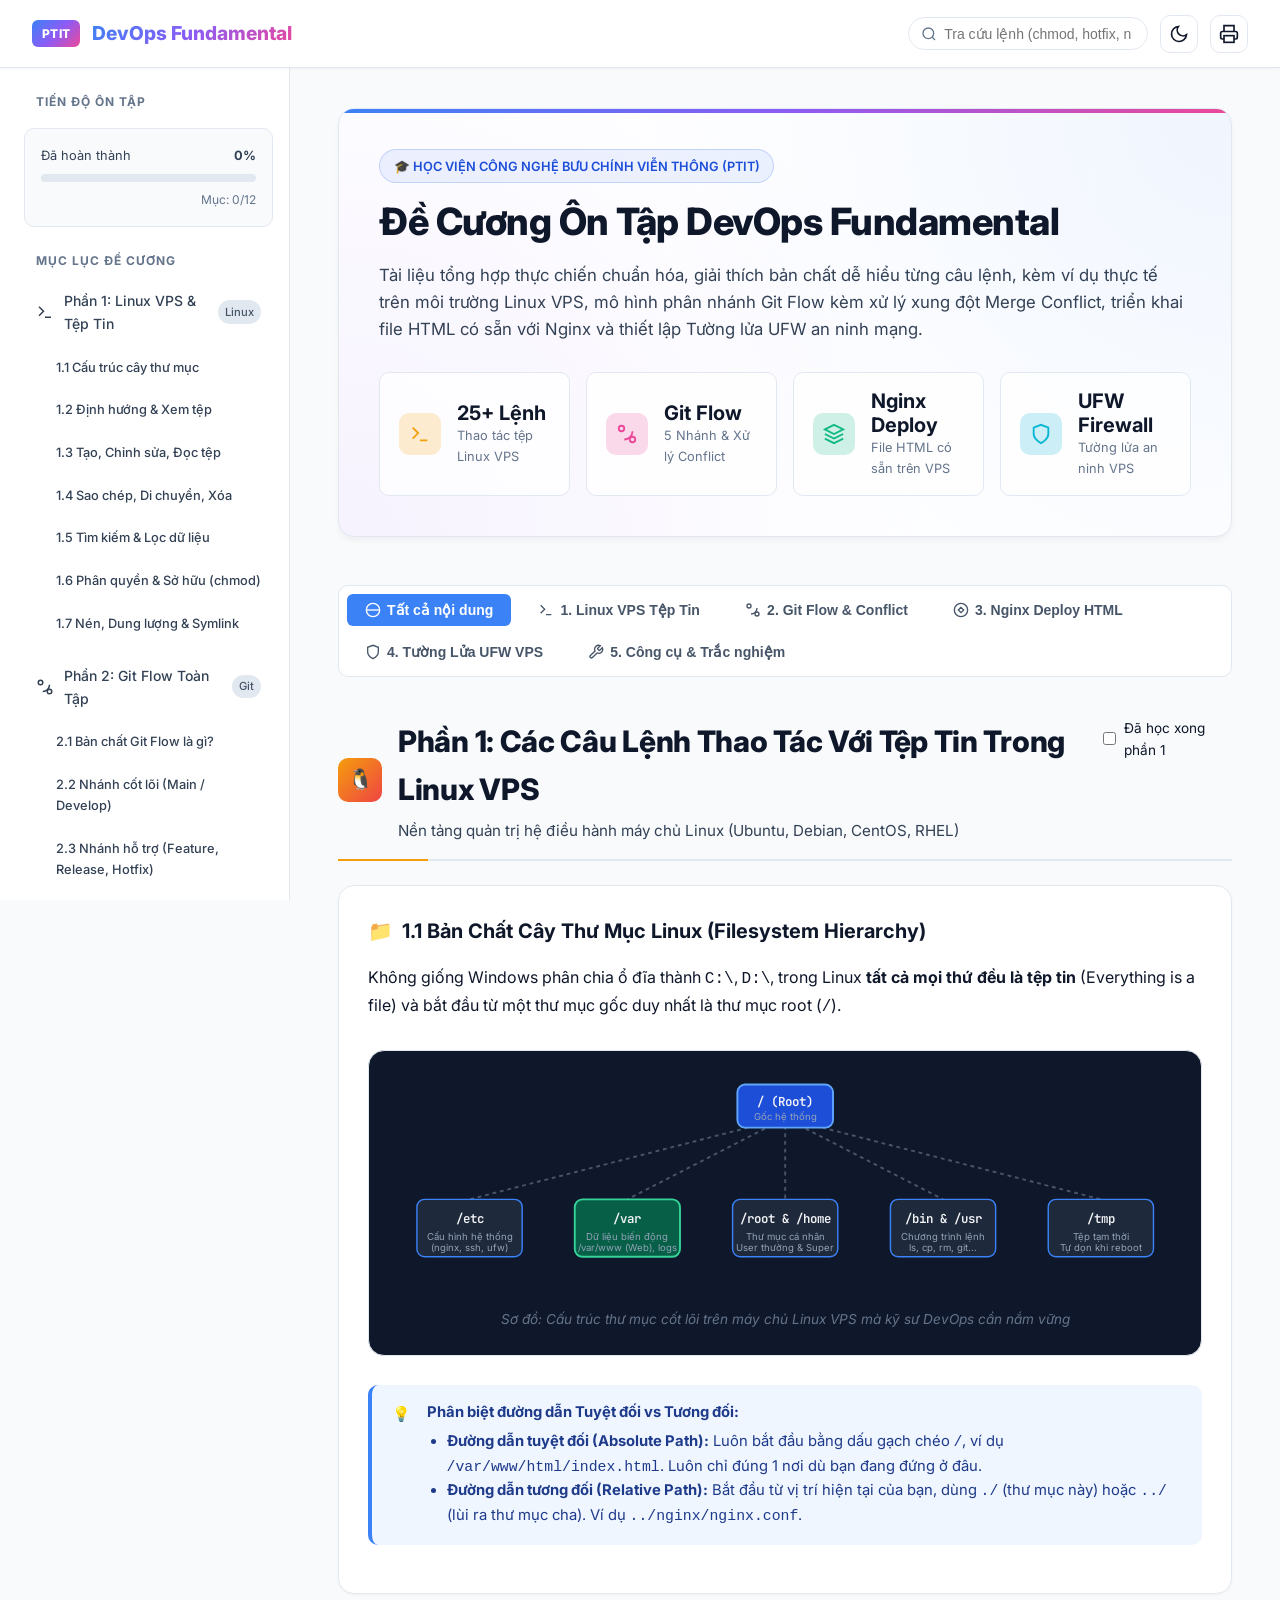
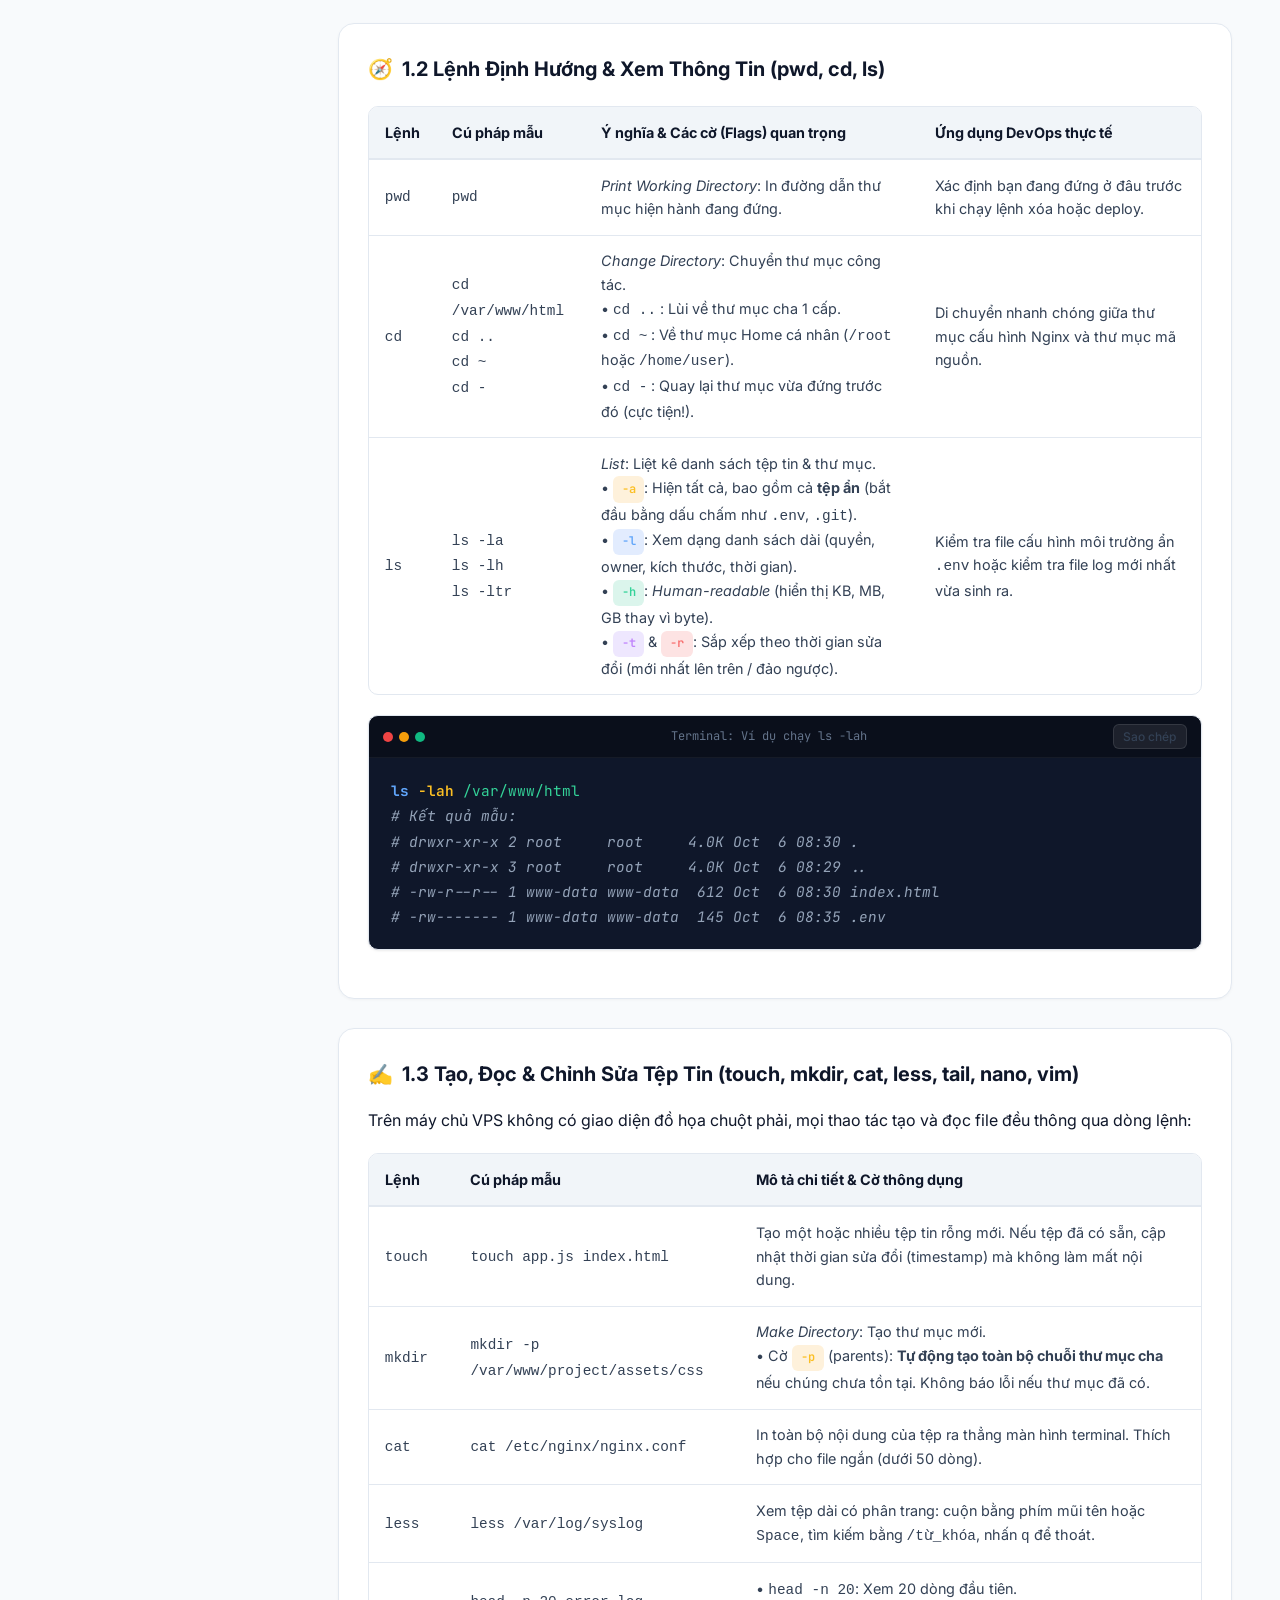
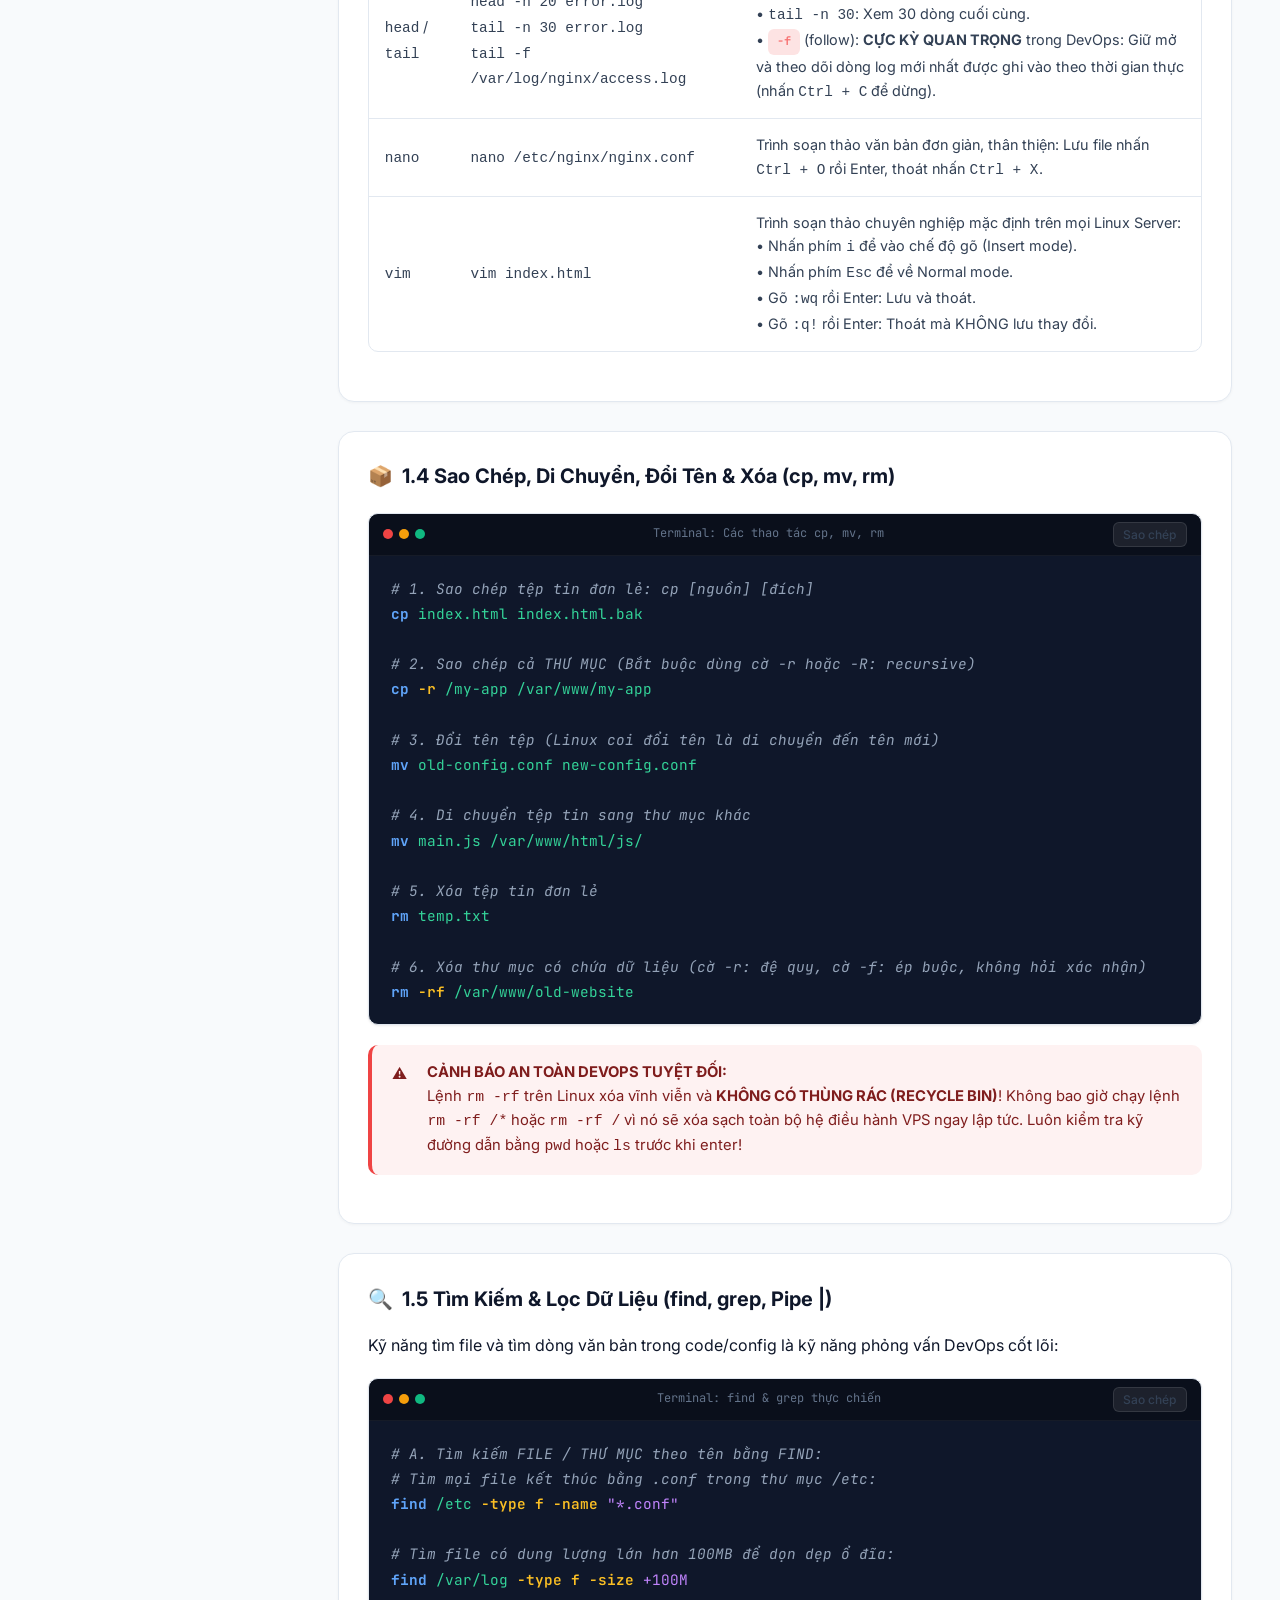
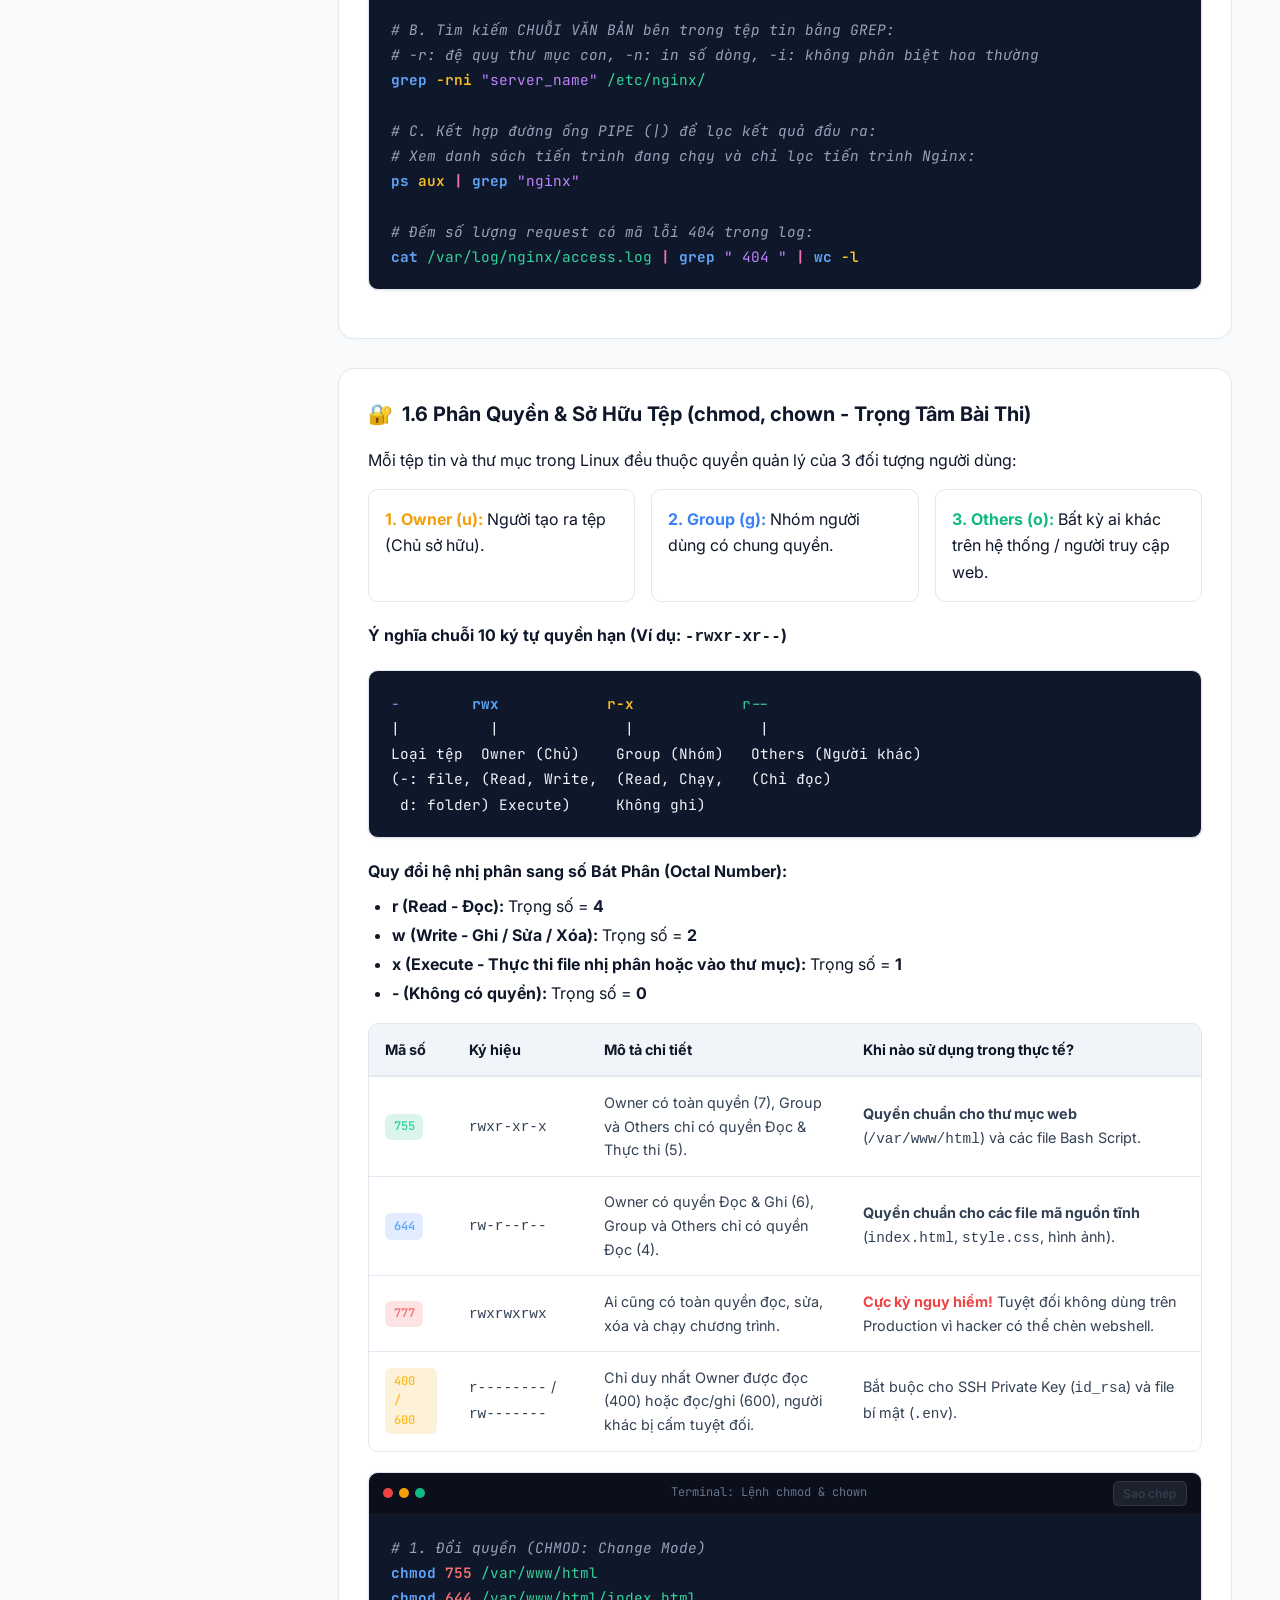
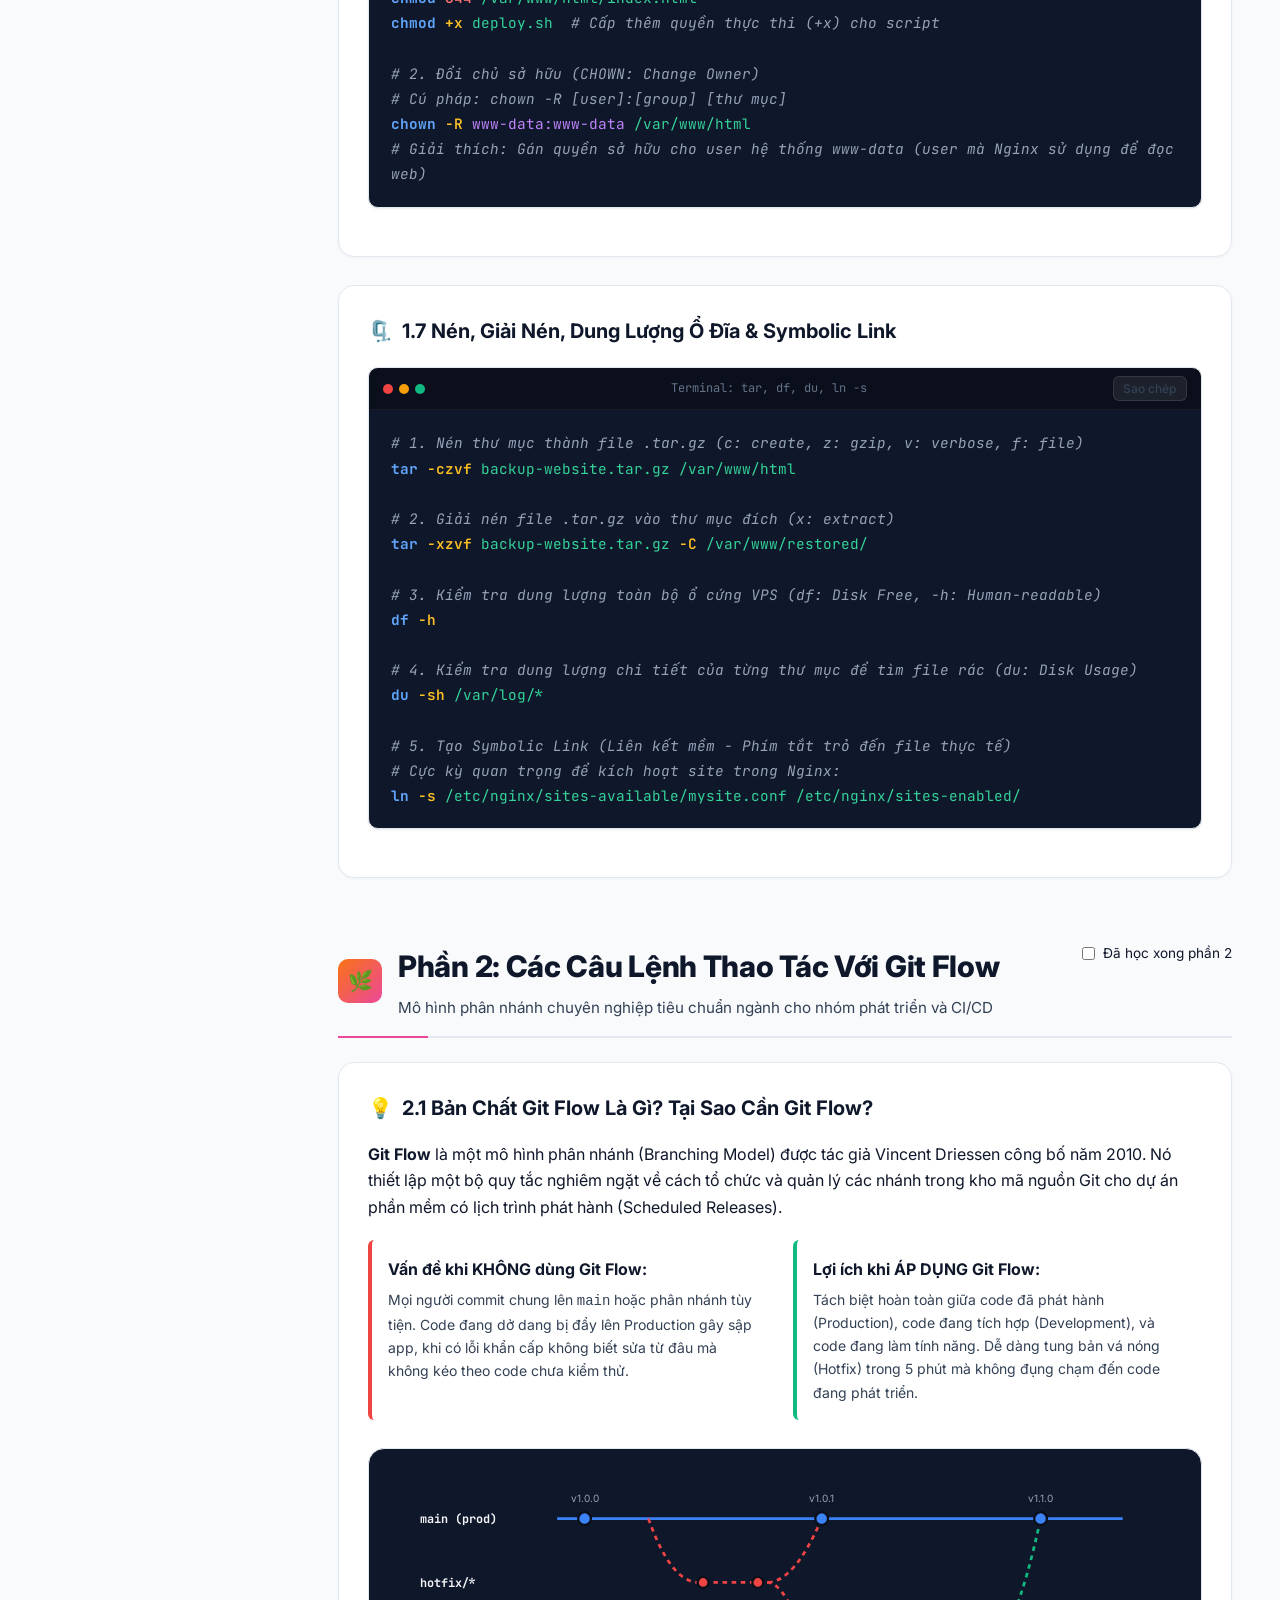
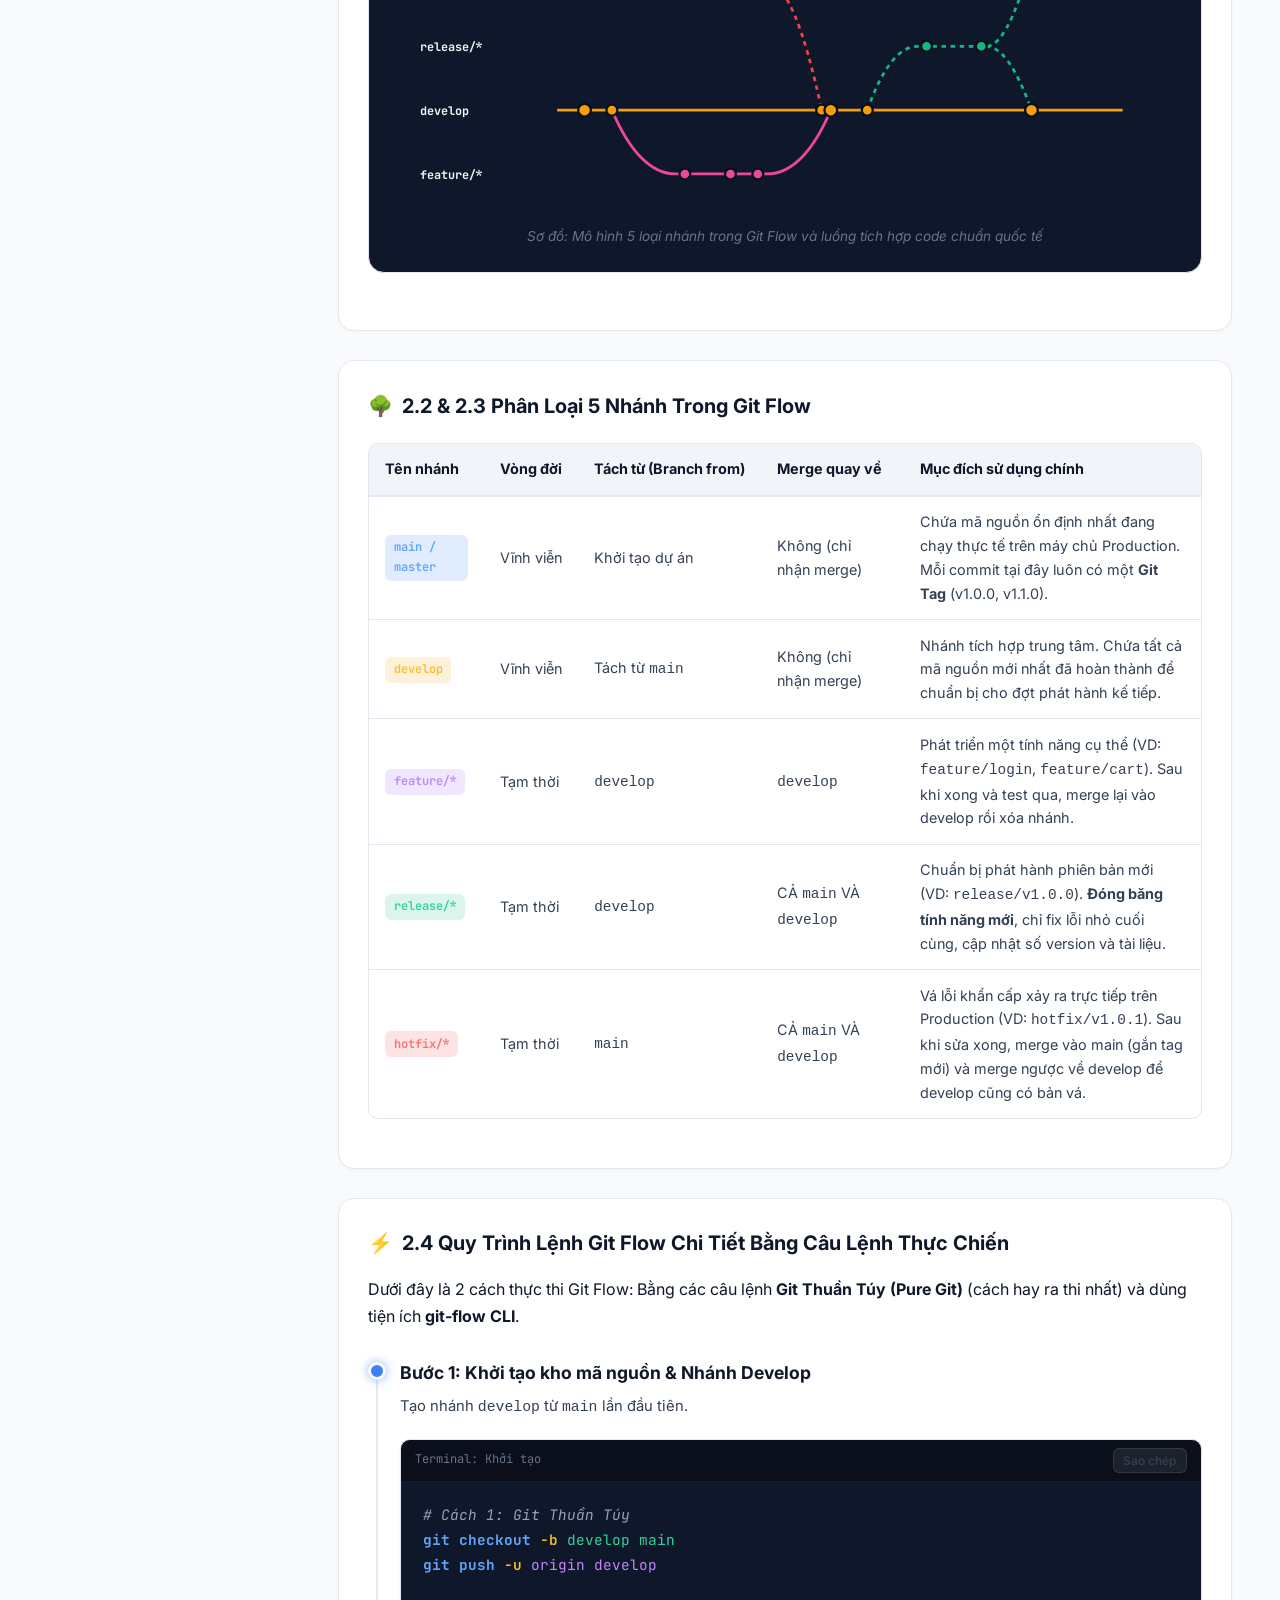
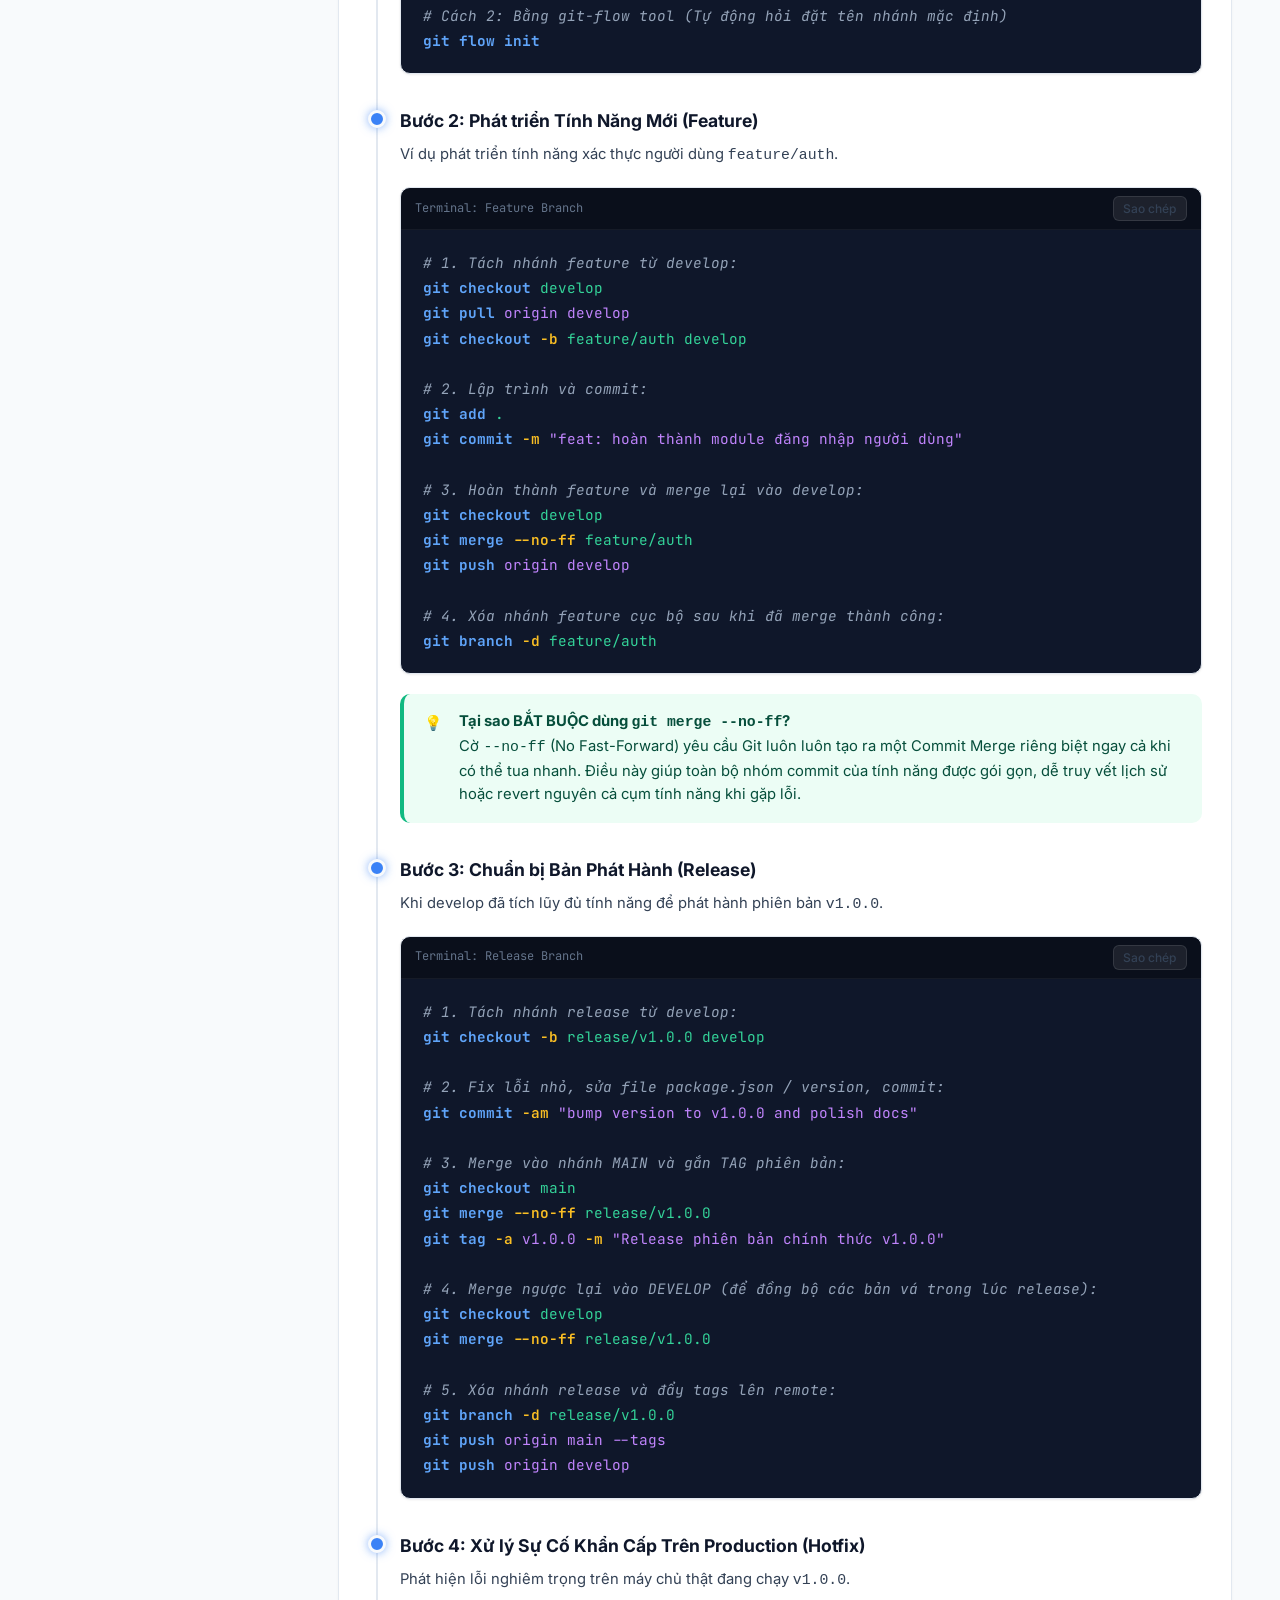
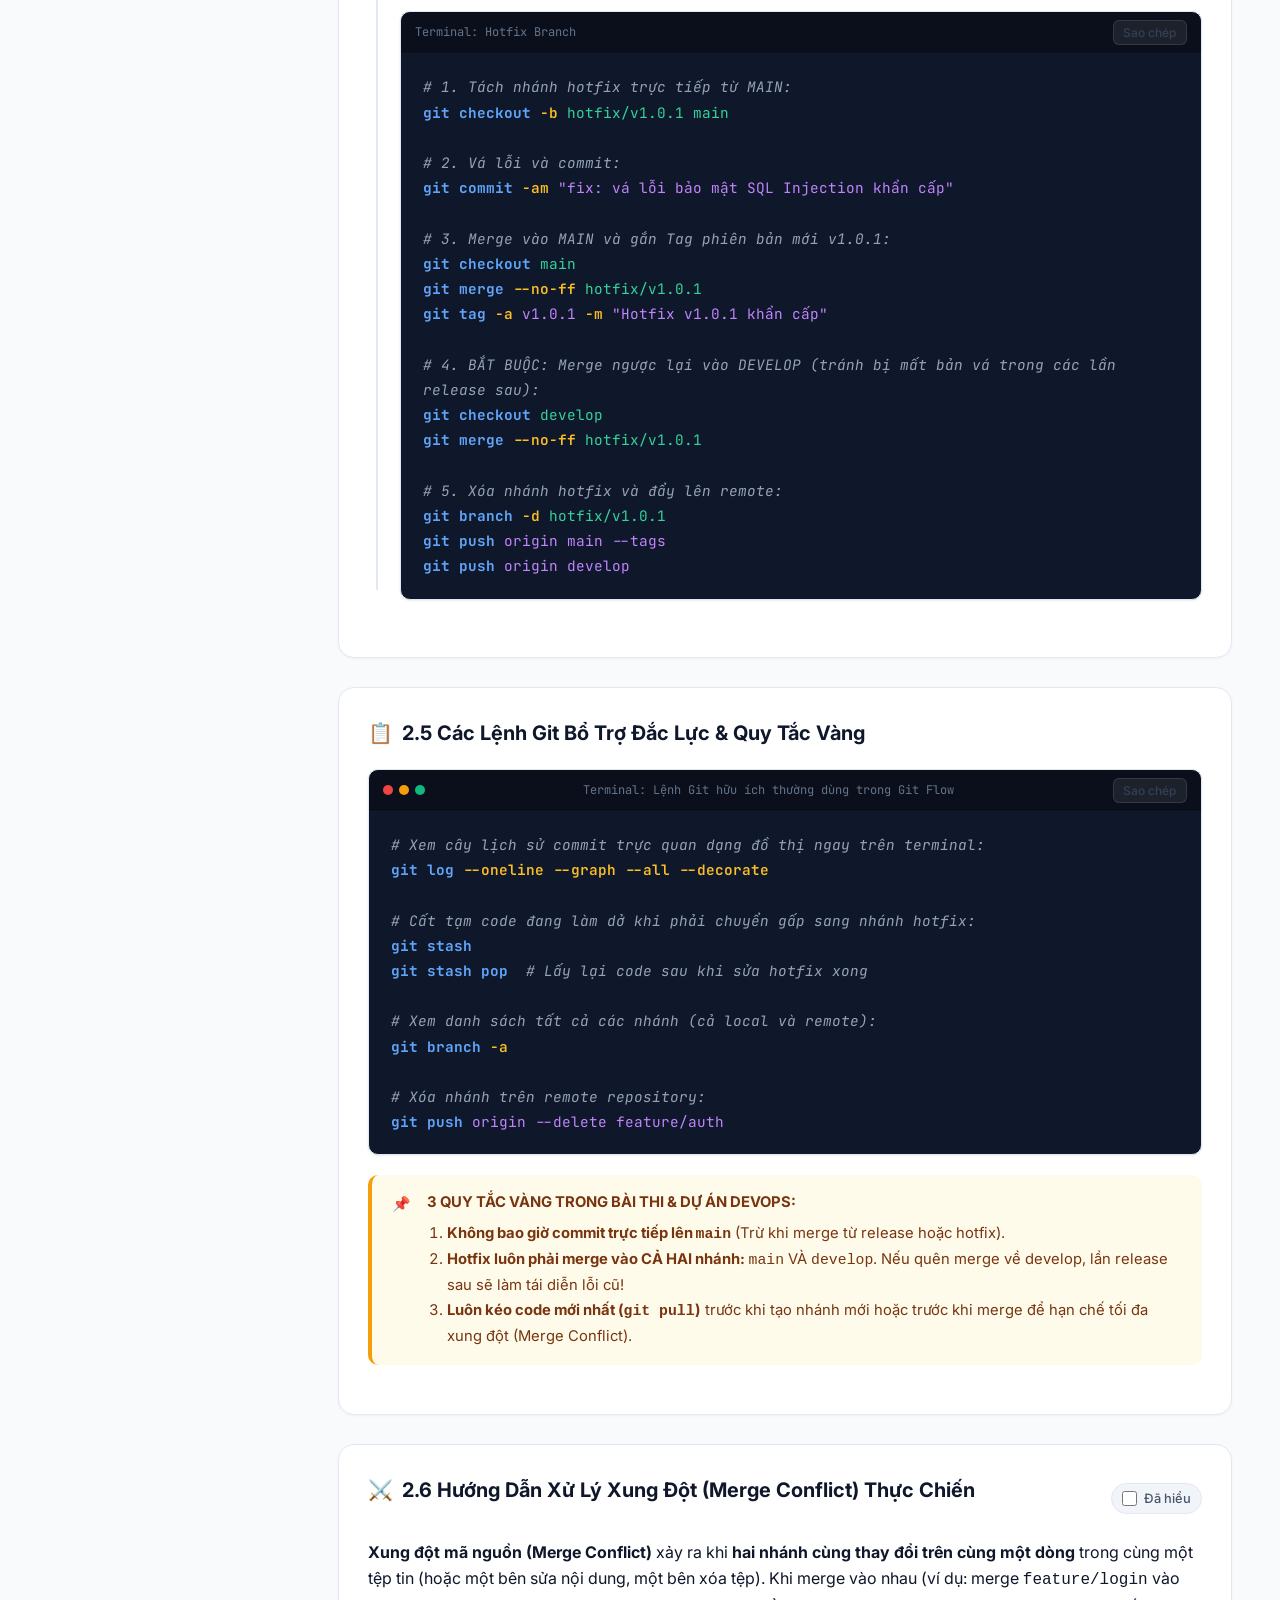
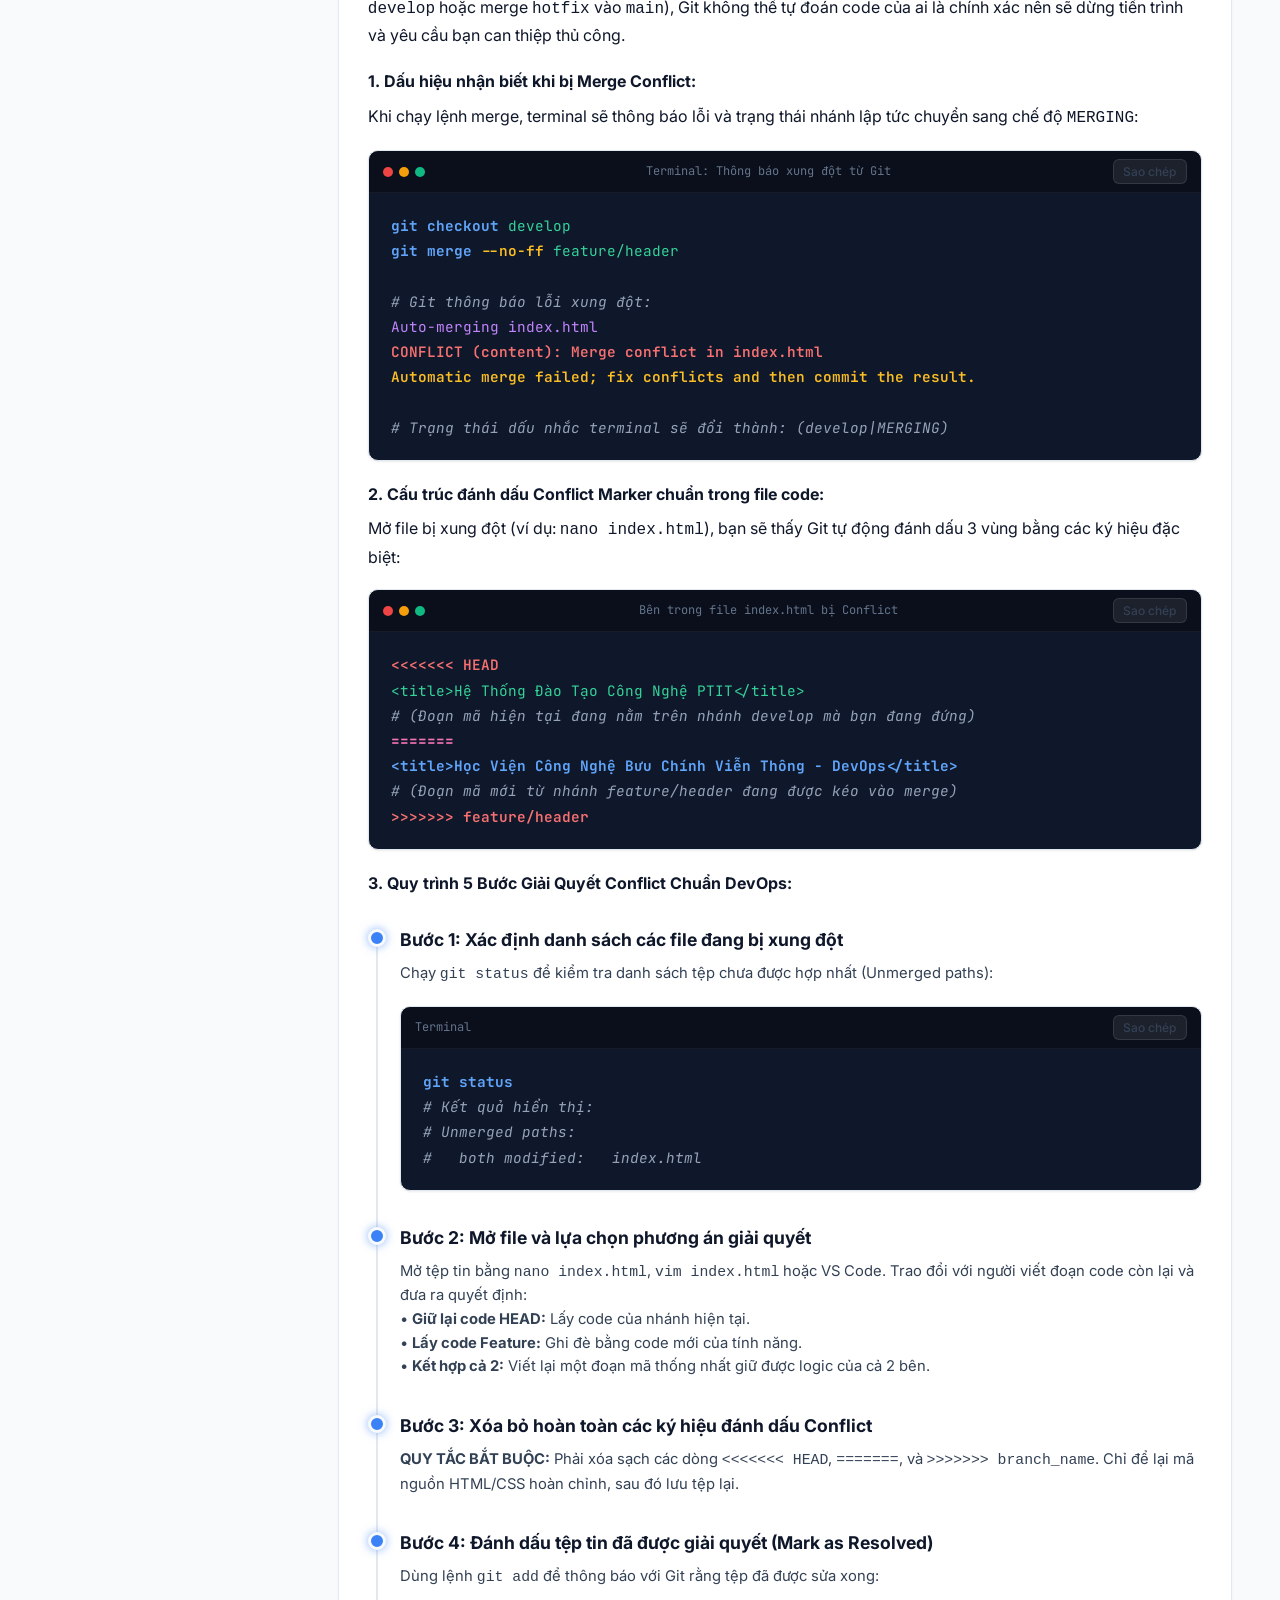
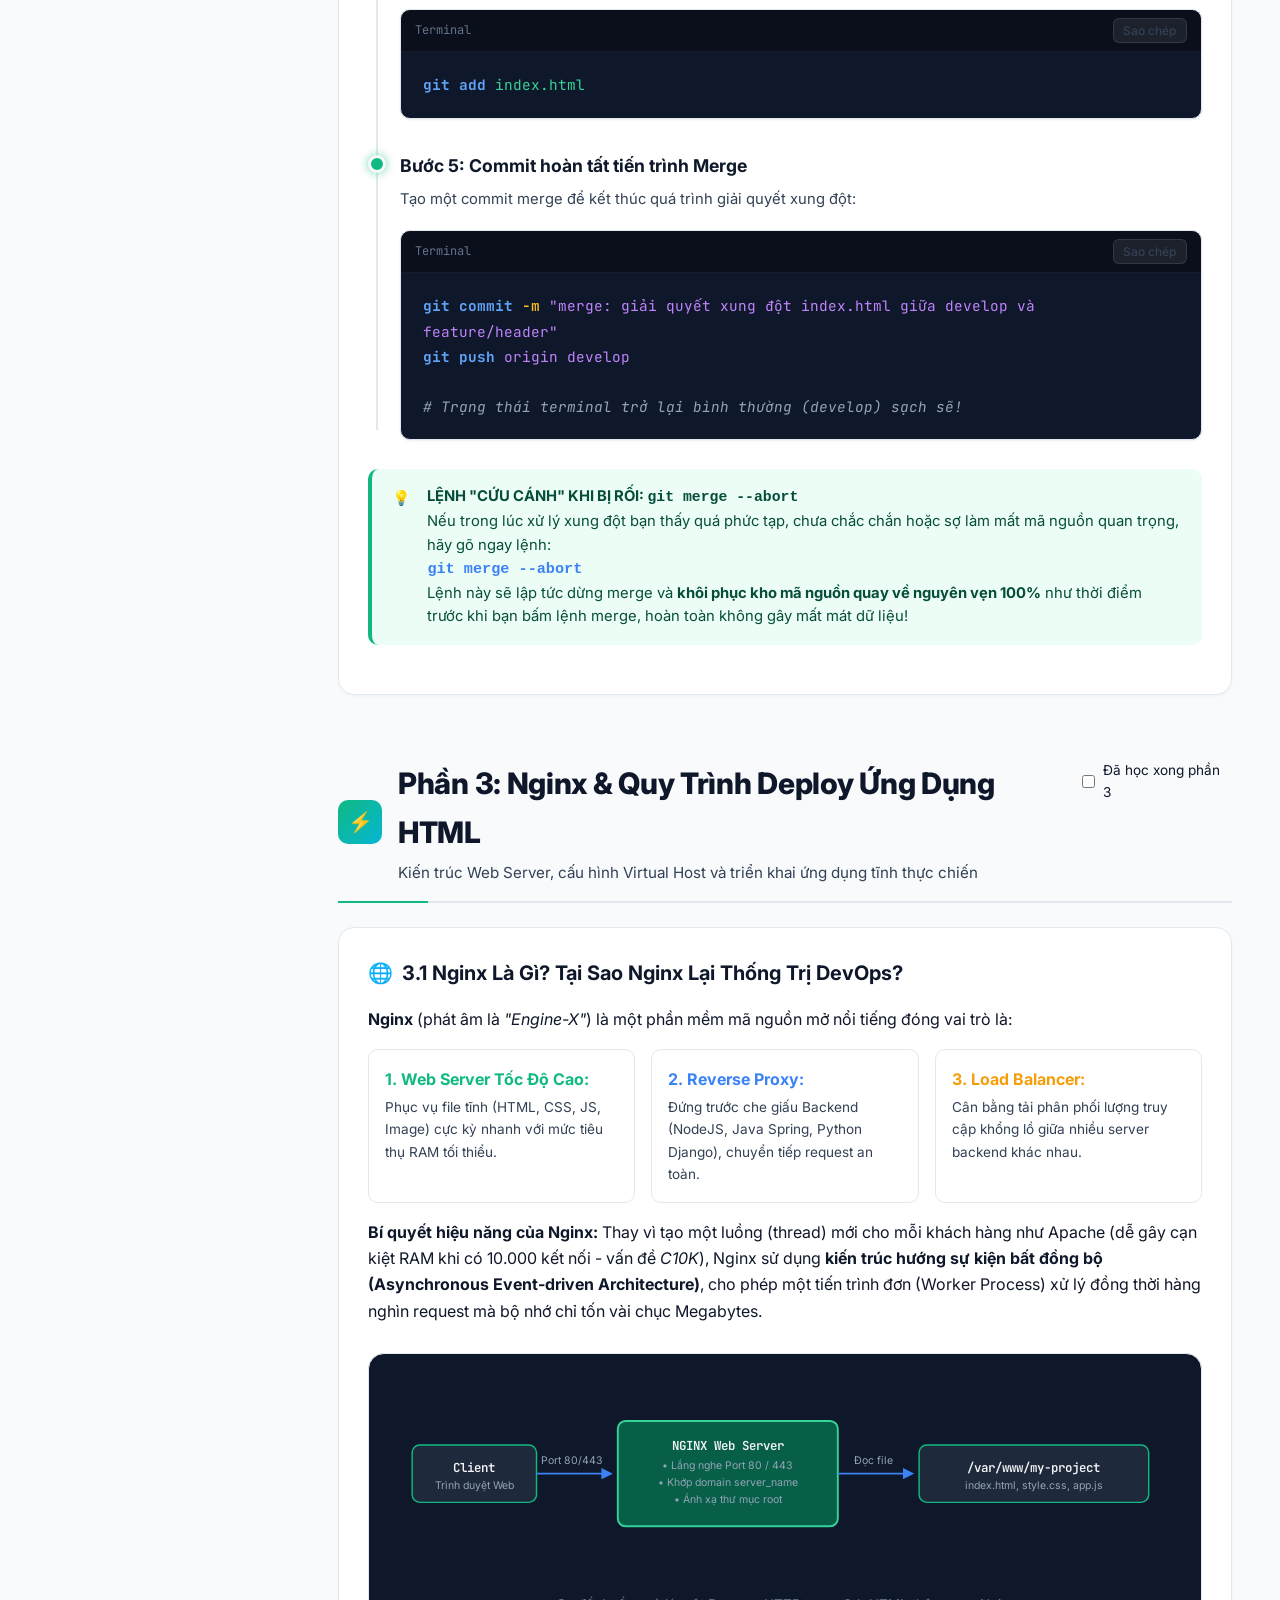
==== commit aaec6ee3: "update content" ====
--- a/index.html
+++ b/index.html
@@ -162,7 +162,12 @@
         </li>
         <li class="sidebar-nav-item">
           <a href="#git-bangtracuu" class="sidebar-nav-link" style="padding-left: 2rem; font-size: 0.8rem;">
-            <span>2.5 Bảng tra cứu & Lỗi hay gặp</span>
+            <span>2.5 Bảng tra cứu & Quy tắc vàng</span>
+          </a>
+        </li>
+        <li class="sidebar-nav-item">
+          <a href="#git-conflict" class="sidebar-nav-link" style="padding-left: 2rem; font-size: 0.8rem;">
+            <span>2.6 Hướng dẫn xử lý Merge Conflict</span>
           </a>
         </li>
 
@@ -195,19 +200,57 @@
         </li>
         <li class="sidebar-nav-item">
           <a href="#nginx-deploy" class="sidebar-nav-link" style="padding-left: 2rem; font-size: 0.8rem;">
-            <span>3.5 9 Bước Deploy HTML từ A-Z</span>
+            <span>3.5 Deploy File HTML Có Sẵn Trên VPS</span>
           </a>
         </li>
         <li class="sidebar-nav-item">
           <a href="#nginx-troubleshoot" class="sidebar-nav-link" style="padding-left: 2rem; font-size: 0.8rem;">
-            <span>3.6 Tối ưu & Khắc phục lỗi 403, 404</span>
+            <span>3.6 Khắc phục lỗi 403, 404, 502</span>
           </a>
         </li>
 
         <li class="sidebar-nav-item" style="margin-top: 0.75rem;">
-          <a href="#phan-4-congcu" class="sidebar-nav-link">
+          <a href="#phan-4-ufw" class="sidebar-nav-link">
+            <svg class="icon" viewBox="0 0 24 24" fill="none" stroke="currentColor" stroke-width="2"><path d="M12 22s8-4 8-10V5l-8-3-8 3v7c0 6 8 10 8 10z"></path></svg>
+            <span>Phần 4: Tường Lửa UFW (Firewall)</span>
+            <span class="sidebar-badge" style="background: rgba(6, 182, 212, 0.2); color: var(--accent-cyan);">UFW</span>
+          </a>
+        </li>
+        <li class="sidebar-nav-item">
+          <a href="#ufw-khainiem" class="sidebar-nav-link" style="padding-left: 2rem; font-size: 0.8rem;">
+            <span>4.1 Khái niệm & Nguyên lý UFW</span>
+          </a>
+        </li>
+        <li class="sidebar-nav-item">
+          <a href="#ufw-trangthai" class="sidebar-nav-link" style="padding-left: 2rem; font-size: 0.8rem;">
+            <span>4.2 Lệnh trạng thái & Bật/Tắt</span>
+          </a>
+        </li>
+        <li class="sidebar-nav-item">
+          <a href="#ufw-ssh" class="sidebar-nav-link" style="padding-left: 2rem; font-size: 0.8rem;">
+            <span>4.3 Mở cổng SSH 22 (Quy tắc sống còn)</span>
+          </a>
+        </li>
+        <li class="sidebar-nav-item">
+          <a href="#ufw-webports" class="sidebar-nav-link" style="padding-left: 2rem; font-size: 0.8rem;">
+            <span>4.4 Mở cổng 80, 443 & App profile</span>
+          </a>
+        </li>
+        <li class="sidebar-nav-item">
+          <a href="#ufw-ipfilter" class="sidebar-nav-link" style="padding-left: 2rem; font-size: 0.8rem;">
+            <span>4.5 Cho phép / Chặn địa chỉ IP</span>
+          </a>
+        </li>
+        <li class="sidebar-nav-item">
+          <a href="#ufw-rules" class="sidebar-nav-link" style="padding-left: 2rem; font-size: 0.8rem;">
+            <span>4.6 Quản lý & Xóa quy tắc</span>
+          </a>
+        </li>
+
+        <li class="sidebar-nav-item" style="margin-top: 0.75rem;">
+          <a href="#phan-5-congcu" class="sidebar-nav-link">
             <svg class="icon" viewBox="0 0 24 24" fill="none" stroke="currentColor" stroke-width="2"><path d="M14.7 6.3a1 1 0 0 0 0 1.4l1.6 1.6a1 1 0 0 0 1.4 0l3.77-3.77a6 6 0 0 1-7.94 7.94l-6.91 6.91a2.12 2.12 0 0 1-3-3l6.91-6.91a6 6 0 0 1 7.94-7.94l-3.76 3.76z"></path></svg>
-            <span>Phần 4: Công Cụ & Trắc Nghiệm</span>
+            <span>Phần 5: Công Cụ & Trắc Nghiệm</span>
             <span class="sidebar-badge">Test</span>
           </a>
         </li>
@@ -223,7 +266,7 @@
         </div>
         <h1 class="hero-title">Đề Cương Ôn Tập DevOps Fundamental</h1>
         <p class="hero-desc">
-          Tài liệu tổng hợp thực chiến chuẩn hóa, giải thích bản chất dễ hiểu từng câu lệnh, kèm ví dụ thực tế trên môi trường Linux VPS, mô hình phân nhánh Git Flow và quy trình triển khai website HTML chuyên nghiệp với Nginx Web Server.
+          Tài liệu tổng hợp thực chiến chuẩn hóa, giải thích bản chất dễ hiểu từng câu lệnh, kèm ví dụ thực tế trên môi trường Linux VPS, mô hình phân nhánh Git Flow kèm xử lý xung đột Merge Conflict, triển khai file HTML có sẵn với Nginx và thiết lập Tường lửa UFW an ninh mạng.
         </p>
 
         <div class="hero-stats">
@@ -242,8 +285,8 @@
               <svg width="22" height="22" viewBox="0 0 24 24" fill="none" stroke="currentColor" stroke-width="2"><circle cx="18" cy="18" r="3"></circle><circle cx="6" cy="6" r="3"></circle><path d="M18 9a9 9 0 0 1-9 9"></path></svg>
             </div>
             <div>
-              <div class="stat-number">5 Nhánh</div>
-              <div class="stat-label">Quy chuẩn Git Flow</div>
+              <div class="stat-number">Git Flow</div>
+              <div class="stat-label">5 Nhánh & Xử lý Conflict</div>
             </div>
           </div>
 
@@ -252,8 +295,18 @@
               <svg width="22" height="22" viewBox="0 0 24 24" fill="none" stroke="currentColor" stroke-width="2"><polygon points="12 2 2 7 12 12 22 7 12 2"></polygon><polyline points="2 17 12 22 22 17"></polyline><polyline points="2 12 12 17 22 12"></polyline></svg>
             </div>
             <div>
-              <div class="stat-number">9 Bước</div>
-              <div class="stat-label">Deploy Nginx Chuẩn A-Z</div>
+              <div class="stat-number">Nginx Deploy</div>
+              <div class="stat-label">File HTML có sẵn trên VPS</div>
+            </div>
+          </div>
+
+          <div class="hero-stat-card">
+            <div class="stat-icon" style="background: rgba(6, 182, 212, 0.2); color: var(--accent-cyan);">
+              <svg width="22" height="22" viewBox="0 0 24 24" fill="none" stroke="currentColor" stroke-width="2"><path d="M12 22s8-4 8-10V5l-8-3-8 3v7c0 6 8 10 8 10z"></path></svg>
+            </div>
+            <div>
+              <div class="stat-number">UFW Firewall</div>
+              <div class="stat-label">Tường lửa an ninh VPS</div>
             </div>
           </div>
         </div>
@@ -271,15 +324,19 @@
         </button>
         <button class="filter-btn" data-filter="git">
           <svg width="16" height="16" viewBox="0 0 24 24" fill="none" stroke="currentColor" stroke-width="2"><circle cx="18" cy="18" r="3"></circle><circle cx="6" cy="6" r="3"></circle><path d="M18 9a9 9 0 0 1-9 9"></path></svg>
-          2. Git Flow Thực Chiến
+          2. Git Flow & Conflict
         </button>
         <button class="filter-btn" data-filter="nginx">
           <svg width="16" height="16" viewBox="0 0 24 24" fill="none" stroke="currentColor" stroke-width="2"><circle cx="12" cy="12" r="10"></circle><polygon points="12 8 8 12 12 16 16 12 12 8"></polygon></svg>
-          3. Nginx & Deploy HTML
+          3. Nginx Deploy HTML
+        </button>
+        <button class="filter-btn" data-filter="ufw">
+          <svg width="16" height="16" viewBox="0 0 24 24" fill="none" stroke="currentColor" stroke-width="2"><path d="M12 22s8-4 8-10V5l-8-3-8 3v7c0 6 8 10 8 10z"></path></svg>
+          4. Tường Lửa UFW VPS
         </button>
         <button class="filter-btn" data-filter="tools">
           <svg width="16" height="16" viewBox="0 0 24 24" fill="none" stroke="currentColor" stroke-width="2"><path d="M14.7 6.3a1 1 0 0 0 0 1.4l1.6 1.6a1 1 0 0 0 1.4 0l3.77-3.77a6 6 0 0 1-7.94 7.94l-6.91 6.91a2.12 2.12 0 0 1-3-3l6.91-6.91a6 6 0 0 1 7.94-7.94l-3.76 3.76z"></path></svg>
-          4. Công cụ & Trắc nghiệm
+          5. Công cụ & Trắc nghiệm
         </button>
       </div>
 
@@ -1096,6 +1153,143 @@
             </div>
           </div>
         </article>
+
+        <!-- 2.6 Xử lý Merge Conflict -->
+        <article class="content-card" id="git-conflict">
+          <div class="card-header-flex">
+            <h3 class="card-title">
+              <span class="icon-mini">⚔️</span> 2.6 Hướng Dẫn Xử Lý Xung Đột (Merge Conflict) Thực Chiến
+            </h3>
+            <label class="check-badge">
+              <input type="checkbox" data-topic="git-conflict"> Đã hiểu
+            </label>
+          </div>
+
+          <p>
+            <strong>Xung đột mã nguồn (Merge Conflict)</strong> xảy ra khi <strong>hai nhánh cùng thay đổi trên cùng một dòng</strong> trong cùng một tệp tin (hoặc một bên sửa nội dung, một bên xóa tệp). Khi merge vào nhau (ví dụ: merge <code>feature/login</code> vào <code>develop</code> hoặc merge <code>hotfix</code> vào <code>main</code>), Git không thể tự đoán code của ai là chính xác nên sẽ dừng tiến trình và yêu cầu bạn can thiệp thủ công.
+          </p>
+
+          <h4 style="margin: 1.25rem 0 0.5rem 0; font-size: 1rem; color: var(--text-primary);">
+            1. Dấu hiệu nhận biết khi bị Merge Conflict:
+          </h4>
+          <p>Khi chạy lệnh merge, terminal sẽ thông báo lỗi và trạng thái nhánh lập tức chuyển sang chế độ <code>MERGING</code>:</p>
+          <div class="code-box">
+            <div class="code-header">
+              <div class="code-dots"><span class="code-dot red"></span><span class="code-dot yellow"></span><span class="code-dot green"></span></div>
+              <span class="code-title">Terminal: Thông báo xung đột từ Git</span>
+              <button class="btn-copy">Sao chép</button>
+            </div>
+            <div class="code-body">
+<code><span class="c-cmd">git</span> <span class="c-cmd">checkout</span> <span class="c-path">develop</span>
+<span class="c-cmd">git</span> <span class="c-cmd">merge</span> <span class="c-flag">--no-ff</span> <span class="c-path">feature/header</span>
+
+<span class="c-cmt"># Git thông báo lỗi xung đột:</span>
+<span class="c-str">Auto-merging index.html</span>
+<span class="c-num">CONFLICT (content): Merge conflict in index.html</span>
+<span class="c-flag">Automatic merge failed; fix conflicts and then commit the result.</span>
+
+<span class="c-cmt"># Trạng thái dấu nhắc terminal sẽ đổi thành: (develop|MERGING)</span></code>
+            </div>
+          </div>
+
+          <h4 style="margin: 1.25rem 0 0.5rem 0; font-size: 1rem; color: var(--text-primary);">
+            2. Cấu trúc đánh dấu Conflict Marker chuẩn trong file code:
+          </h4>
+          <p>Mở file bị xung đột (ví dụ: <code>nano index.html</code>), bạn sẽ thấy Git tự động đánh dấu 3 vùng bằng các ký hiệu đặc biệt:</p>
+          <div class="code-box">
+            <div class="code-header">
+              <div class="code-dots"><span class="code-dot red"></span><span class="code-dot yellow"></span><span class="code-dot green"></span></div>
+              <span class="code-title">Bên trong file index.html bị Conflict</span>
+              <button class="btn-copy">Sao chép</button>
+            </div>
+            <div class="code-body">
+<code><span class="c-num">&lt;&lt;&lt;&lt;&lt;&lt;&lt; HEAD</span>
+<span class="c-path">&lt;title&gt;Hệ Thống Đào Tạo Công Nghệ PTIT&lt;/title&gt;</span>
+<span class="c-cmt"># (Đoạn mã hiện tại đang nằm trên nhánh develop mà bạn đang đứng)</span>
+<span class="c-kw">=======</span>
+<span class="c-cmd">&lt;title&gt;Học Viện Công Nghệ Bưu Chính Viễn Thông - DevOps&lt;/title&gt;</span>
+<span class="c-cmt"># (Đoạn mã mới từ nhánh feature/header đang được kéo vào merge)</span>
+<span class="c-num">&gt;&gt;&gt;&gt;&gt;&gt;&gt; feature/header</span></code>
+            </div>
+          </div>
+
+          <h4 style="margin: 1.25rem 0 0.5rem 0; font-size: 1rem; color: var(--text-primary);">
+            3. Quy trình 5 Bước Giải Quyết Conflict Chuẩn DevOps:
+          </h4>
+
+          <div class="timeline">
+            <div class="timeline-item">
+              <div class="timeline-dot"></div>
+              <h5 class="timeline-title">Bước 1: Xác định danh sách các file đang bị xung đột</h5>
+              <p class="timeline-desc">Chạy <code>git status</code> để kiểm tra danh sách tệp chưa được hợp nhất (Unmerged paths):</p>
+              <div class="code-box">
+                <div class="code-header"><span class="code-title">Terminal</span><button class="btn-copy">Sao chép</button></div>
+                <div class="code-body">
+<code><span class="c-cmd">git</span> <span class="c-cmd">status</span>
+<span class="c-cmt"># Kết quả hiển thị:</span>
+<span class="c-cmt"># Unmerged paths:</span>
+<span class="c-cmt">#   both modified:   index.html</span></code>
+                </div>
+              </div>
+            </div>
+
+            <div class="timeline-item">
+              <div class="timeline-dot"></div>
+              <h5 class="timeline-title">Bước 2: Mở file và lựa chọn phương án giải quyết</h5>
+              <p class="timeline-desc">
+                Mở tệp tin bằng <code>nano index.html</code>, <code>vim index.html</code> hoặc VS Code. Trao đổi với người viết đoạn code còn lại và đưa ra quyết định:
+                <br>• <strong>Giữ lại code HEAD:</strong> Lấy code của nhánh hiện tại.
+                <br>• <strong>Lấy code Feature:</strong> Ghi đè bằng code mới của tính năng.
+                <br>• <strong>Kết hợp cả 2:</strong> Viết lại một đoạn mã thống nhất giữ được logic của cả 2 bên.
+              </p>
+            </div>
+
+            <div class="timeline-item">
+              <div class="timeline-dot"></div>
+              <h5 class="timeline-title">Bước 3: Xóa bỏ hoàn toàn các ký hiệu đánh dấu Conflict</h5>
+              <p class="timeline-desc">
+                <strong>QUY TẮC BẮT BUỘC:</strong> Phải xóa sạch các dòng <code>&lt;&lt;&lt;&lt;&lt;&lt;&lt; HEAD</code>, <code>=======</code>, và <code>&gt;&gt;&gt;&gt;&gt;&gt;&gt; branch_name</code>. Chỉ để lại mã nguồn HTML/CSS hoàn chỉnh, sau đó lưu tệp lại.
+              </p>
+            </div>
+
+            <div class="timeline-item">
+              <div class="timeline-dot"></div>
+              <h5 class="timeline-title">Bước 4: Đánh dấu tệp tin đã được giải quyết (Mark as Resolved)</h5>
+              <p class="timeline-desc">Dùng lệnh <code>git add</code> để thông báo với Git rằng tệp đã được sửa xong:</p>
+              <div class="code-box">
+                <div class="code-header"><span class="code-title">Terminal</span><button class="btn-copy">Sao chép</button></div>
+                <div class="code-body">
+<code><span class="c-cmd">git</span> <span class="c-cmd">add</span> <span class="c-path">index.html</span></code>
+                </div>
+              </div>
+            </div>
+
+            <div class="timeline-item success">
+              <div class="timeline-dot"></div>
+              <h5 class="timeline-title">Bước 5: Commit hoàn tất tiến trình Merge</h5>
+              <p class="timeline-desc">Tạo một commit merge để kết thúc quá trình giải quyết xung đột:</p>
+              <div class="code-box">
+                <div class="code-header"><span class="code-title">Terminal</span><button class="btn-copy">Sao chép</button></div>
+                <div class="code-body">
+<code><span class="c-cmd">git</span> <span class="c-cmd">commit</span> <span class="c-flag">-m</span> <span class="c-str">"merge: giải quyết xung đột index.html giữa develop và feature/header"</span>
+<span class="c-cmd">git</span> <span class="c-cmd">push</span> <span class="c-str">origin develop</span>
+
+<span class="c-cmt"># Trạng thái terminal trở lại bình thường (develop) sạch sẽ!</span></code>
+                </div>
+              </div>
+            </div>
+          </div>
+
+          <div class="callout callout-tip">
+            <span class="callout-icon">💡</span>
+            <div>
+              <strong>LỆNH "CỨU CÁNH" KHI BỊ RỐI: <code>git merge --abort</code></strong><br>
+              Nếu trong lúc xử lý xung đột bạn thấy quá phức tạp, chưa chắc chắn hoặc sợ làm mất mã nguồn quan trọng, hãy gõ ngay lệnh:
+              <br><code style="font-size: 0.95rem; font-weight: bold; color: var(--accent-blue);">git merge --abort</code><br>
+              Lệnh này sẽ lập tức dừng merge và <strong>khôi phục kho mã nguồn quay về nguyên vẹn 100%</strong> như thời điểm trước khi bạn bấm lệnh merge, hoàn toàn không gây mất mát dữ liệu!
+            </div>
+          </div>
+        </article>
       </section>
 
       <!-- ==============================================================
@@ -1370,24 +1564,33 @@
           </div>
         </article>
 
-        <!-- 3.5 9 Bước Deploy HTML từ A-Z -->
+        <!-- 3.5 Deploy file HTML có sẵn trên VPS -->
         <article class="content-card" id="nginx-deploy">
-          <h3 class="card-title">
-            <span class="icon-mini">🚀</span> 3.5 Quy Trình 9 Bước Deploy Ứng Dụng HTML Lên Nginx Từ A Đến Z
-          </h3>
-
-          <p>Quy trình thực tế từng bước một được tóm lược chuẩn xác để áp dụng ngay trong đồ án và bài thi:</p>
+          <div class="card-header-flex">
+            <h3 class="card-title">
+              <span class="icon-mini">🚀</span> 3.5 Quy Trình 8 Bước Deploy File HTML Có Sẵn Trên VPS Lên Nginx Chuẩn A-Z
+            </h3>
+            <label class="check-badge">
+              <input type="checkbox" data-topic="nginx-deploy"> Đã hiểu
+            </label>
+          </div>
+
+          <p>
+            Trong thực tế quản trị DevOps hoặc làm bài thi môn học, bạn thường đã có sẵn thư mục chứa các file mã nguồn tĩnh (ví dụ: <code>index.html</code>, <code>style.css</code>) nằm sẵn trong thư mục người dùng trên máy chủ VPS (ví dụ tại <code>~/my-website/</code> hoặc vừa tạo trực tiếp bằng terminal). Dưới đây là quy trình từng bước đưa file có sẵn này lên chạy chính thức trên Nginx Web Server:
+          </p>
 
           <div class="timeline">
             <!-- Step 1 -->
             <div class="timeline-item">
               <div class="timeline-dot"></div>
-              <h4 class="timeline-title">Bước 1: Cài đặt Nginx trên VPS</h4>
-              <p class="timeline-desc">Kết nối SSH vào VPS bằng PuTTY/Terminal: <code>ssh root@your_vps_ip</code> và cài đặt Nginx.</p>
+              <h4 class="timeline-title">Bước 1: Cài đặt và kích hoạt dịch vụ Nginx trên VPS</h4>
+              <p class="timeline-desc">Kết nối SSH vào VPS bằng PuTTY/Terminal: <code>ssh user@your_vps_ip</code> và cài đặt Nginx:</p>
               <div class="code-box">
                 <div class="code-header"><span class="code-title">Bash</span><button class="btn-copy">Sao chép</button></div>
                 <div class="code-body">
-<code><span class="c-cmd">sudo apt</span> <span class="c-cmd">update</span> <span class="c-kw">&amp;&amp;</span> <span class="c-cmd">sudo apt</span> <span class="c-cmd">install</span> <span class="c-flag">-y</span> <span class="c-str">nginx</span></code>
+<code><span class="c-cmd">sudo apt</span> <span class="c-cmd">update</span> <span class="c-kw">&amp;&amp;</span> <span class="c-cmd">sudo apt</span> <span class="c-cmd">install</span> <span class="c-flag">-y</span> <span class="c-str">nginx</span>
+<span class="c-cmd">sudo systemctl</span> <span class="c-cmd">enable</span> <span class="c-str">nginx</span>
+<span class="c-cmd">sudo systemctl</span> <span class="c-cmd">status</span> <span class="c-str">nginx</span></code>
                 </div>
               </div>
             </div>
@@ -1395,12 +1598,12 @@
             <!-- Step 2 -->
             <div class="timeline-item">
               <div class="timeline-dot"></div>
-              <h4 class="timeline-title">Bước 2: Tạo thư mục chứa mã nguồn website</h4>
-              <p class="timeline-desc">Tạo thư mục dành riêng cho dự án tại <code>/var/www/</code>.</p>
+              <h4 class="timeline-title">Bước 2: Tạo thư mục Web Root trên Nginx</h4>
+              <p class="timeline-desc">Tạo thư mục dành riêng để chứa mã nguồn website tĩnh tại phân vùng chuẩn <code>/var/www/</code>:</p>
               <div class="code-box">
                 <div class="code-header"><span class="code-title">Bash</span><button class="btn-copy">Sao chép</button></div>
                 <div class="code-body">
-<code><span class="c-cmd">sudo mkdir</span> <span class="c-flag">-p</span> <span class="c-path">/var/www/my-portfolio</span></code>
+<code><span class="c-cmd">sudo mkdir</span> <span class="c-flag">-p</span> <span class="c-path">/var/www/my-static-web</span></code>
                 </div>
               </div>
             </div>
@@ -1408,19 +1611,39 @@
             <!-- Step 3 -->
             <div class="timeline-item">
               <div class="timeline-dot"></div>
-              <h4 class="timeline-title">Bước 3: Đưa mã nguồn HTML/CSS/JS lên VPS</h4>
-              <p class="timeline-desc">Có thể chọn 1 trong 3 cách tùy vào công cụ bạn có:</p>
+              <h4 class="timeline-title">Bước 3: Đưa file HTML có sẵn trên VPS vào thư mục Web Root</h4>
+              <p class="timeline-desc">
+                Tùy thuộc vào việc file HTML của bạn đang ở đâu trên VPS, chọn 1 trong 2 cách sau:
+              </p>
               <div class="code-box">
-                <div class="code-header"><span class="code-title">Bash: Các cách upload code</span><button class="btn-copy">Sao chép</button></div>
+                <div class="code-header"><span class="code-title">Bash: Đưa file HTML có sẵn vào thư mục web</span><button class="btn-copy">Sao chép</button></div>
                 <div class="code-body">
-<code><span class="c-cmt"># Cách A (Khuyên dùng trong DevOps): Dùng Git Clone trực tiếp từ GitHub</span>
-<span class="c-cmd">sudo git</span> <span class="c-cmd">clone</span> <span class="c-str">https://github.com/myusername/my-portfolio.git</span> <span class="c-path">/var/www/my-portfolio</span>
-
-<span class="c-cmt"># Cách B: Copy từ máy tính cá nhân lên VPS qua lệnh SCP (chạy trên máy cá nhân)</span>
-<span class="c-cmd">scp</span> <span class="c-flag">-r</span> <span class="c-path">./dist/*</span> <span class="c-str">root@123.45.67.89:/var/www/my-portfolio/</span>
-
-<span class="c-cmt"># Cách C: Tạo nhanh file index.html mẫu để test</span>
-<span class="c-cmd">sudo bash</span> <span class="c-flag">-c</span> <span class="c-str">'echo "&lt;h1&gt;Deploy PTIT DevOps Thành Công!&lt;/h1&gt;" &gt; /var/www/my-portfolio/index.html'</span></code>
+<code><span class="c-cmt"># CÁCH 1: Nếu bạn đã có sẵn thư mục chứa file HTML (ví dụ tại ~/my-website/):</span>
+<span class="c-cmt"># Dùng lệnh cp -r để sao chép toàn bộ file vào thư mục web root:</span>
+<span class="c-cmd">sudo cp</span> <span class="c-flag">-r</span> <span class="c-path">~/my-website/*</span> <span class="c-path">/var/www/my-static-web/</span>
+
+<span class="c-cmt"># CÁCH 2: Nếu chưa có, tạo trực tiếp file index.html mẫu có sẵn bằng lệnh Linux:</span>
+<span class="c-cmd">sudo bash</span> <span class="c-flag">-c</span> <span class="c-str">'cat &lt;&lt; "EOF" &gt; /var/www/my-static-web/index.html
+&lt;!DOCTYPE html&gt;
+&lt;html lang="vi"&gt;
+&lt;head&gt;
+    &lt;meta charset="UTF-8"&gt;
+    &lt;title&gt;Ứng Dụng Web HTML PTIT DevOps&lt;/title&gt;
+    &lt;style&gt;
+        body { font-family: sans-serif; text-align: center; padding: 50px; background: #f8fafc; }
+        h1 { color: #2563eb; }
+        p { color: #475569; font-size: 1.1rem; }
+    &lt;/style&gt;
+&lt;/head&gt;
+&lt;body&gt;
+    &lt;h1&gt;🚀 Triển Khai HTML Lên Nginx Thành Công!&lt;/h1&gt;
+    &lt;p&gt;File HTML có sẵn trên máy VPS đã được Nginx phục vụ hoàn hảo.&lt;/p&gt;
+&lt;/body&gt;
+&lt;/html&gt;
+EOF'</span>
+
+<span class="c-cmt"># Kiểm tra lại xem file đã có mặt trong thư mục chưa:</span>
+<span class="c-cmd">ls</span> <span class="c-flag">-la</span> <span class="c-path">/var/www/my-static-web</span></code>
                 </div>
               </div>
             </div>
@@ -1428,13 +1651,15 @@
             <!-- Step 4 -->
             <div class="timeline-item">
               <div class="timeline-dot"></div>
-              <h4 class="timeline-title">Bước 4: Phân quyền sở hữu tệp cho Nginx</h4>
-              <p class="timeline-desc">Đảm bảo người dùng dịch vụ <code>www-data</code> có toàn quyền đọc mã nguồn để tránh lỗi 403 Forbidden.</p>
+              <h4 class="timeline-title">Bước 4: Phân quyền sở hữu tệp cho Nginx (www-data)</h4>
+              <p class="timeline-desc">
+                Đây là bước quan trọng nhất để tránh lỗi <strong>403 Forbidden</strong>. Cần cấp quyền sở hữu thư mục cho người dùng hệ thống <code>www-data</code>:
+              </p>
               <div class="code-box">
                 <div class="code-header"><span class="code-title">Bash</span><button class="btn-copy">Sao chép</button></div>
                 <div class="code-body">
-<code><span class="c-cmd">sudo chown</span> <span class="c-flag">-R</span> <span class="c-str">www-data:www-data</span> <span class="c-path">/var/www/my-portfolio</span>
-<span class="c-cmd">sudo chmod</span> <span class="c-flag">-R</span> <span class="c-num">755</span> <span class="c-path">/var/www/my-portfolio</span></code>
+<code><span class="c-cmd">sudo chown</span> <span class="c-flag">-R</span> <span class="c-str">www-data:www-data</span> <span class="c-path">/var/www/my-static-web</span>
+<span class="c-cmd">sudo chmod</span> <span class="c-flag">-R</span> <span class="c-num">755</span> <span class="c-path">/var/www/my-static-web</span></code>
                 </div>
               </div>
             </div>
@@ -1442,26 +1667,42 @@
             <!-- Step 5 -->
             <div class="timeline-item">
               <div class="timeline-dot"></div>
-              <h4 class="timeline-title">Bước 5: Tạo file cấu hình Virtual Host mới</h4>
-              <p class="timeline-desc">Tạo file cấu hình tại <code>sites-available</code>.</p>
+              <h4 class="timeline-title">Bước 5: Tạo file cấu hình Virtual Host Nginx mới</h4>
+              <p class="timeline-desc">Tạo file cấu hình tại thư mục <code>sites-available</code>:</p>
               <div class="code-box">
                 <div class="code-header"><span class="code-title">Bash</span><button class="btn-copy">Sao chép</button></div>
                 <div class="code-body">
-<code><span class="c-cmd">sudo nano</span> <span class="c-path">/etc/nginx/sites-available/my-portfolio.conf</span></code>
+<code><span class="c-cmd">sudo nano</span> <span class="c-path">/etc/nginx/sites-available/my-static-web.conf</span></code>
                 </div>
               </div>
-              <p style="font-size: 0.85rem; color: var(--text-secondary); margin-top: 0.35rem;">Dán nội dung cấu hình <code>server { listen 80; ... }</code> như mục 3.4 rồi lưu lại (Ctrl+O, Enter, Ctrl+X).</p>
+              <p style="font-size: 0.85rem; color: var(--text-secondary); margin-top: 0.35rem;">Dán nội dung cấu hình Virtual Host trỏ đúng đường dẫn <code>root /var/www/my-static-web;</code>:</p>
+              <div class="code-box">
+                <div class="code-header"><span class="code-title">Nginx Virtual Host Config</span><button class="btn-copy">Sao chép</button></div>
+                <div class="code-body">
+<code><span class="c-kw">server</span> {
+    <span class="c-cmd">listen</span> <span class="c-num">80</span>;
+    <span class="c-cmd">server_name</span> <span class="c-str">_</span>; <span class="c-cmt"># Dấu _ chấp nhận mọi tên miền hoặc IP của VPS</span>
+
+    <span class="c-cmd">root</span> <span class="c-path">/var/www/my-static-web</span>;
+    <span class="c-cmd">index</span> <span class="c-str">index.html index.htm</span>;
+
+    <span class="c-kw">location</span> / {
+        <span class="c-cmd">try_files</span> <span class="c-str">$uri $uri/ =404</span>;
+    }
+}</code>
+                </div>
+              </div>
             </div>
 
             <!-- Step 6 -->
             <div class="timeline-item">
               <div class="timeline-dot"></div>
-              <h4 class="timeline-title">Bước 6: Kích hoạt Virtual Host bằng Symbolic Link</h4>
-              <p class="timeline-desc">Tạo liên kết tượng trưng sang <code>sites-enabled</code>.</p>
+              <h4 class="timeline-title">Bước 6: Kích hoạt Virtual Host bằng liên kết mềm (Symbolic Link)</h4>
+              <p class="timeline-desc">Tạo symlink từ <code>sites-available</code> sang <code>sites-enabled</code>:</p>
               <div class="code-box">
                 <div class="code-header"><span class="code-title">Bash</span><button class="btn-copy">Sao chép</button></div>
                 <div class="code-body">
-<code><span class="c-cmd">sudo ln</span> <span class="c-flag">-s</span> <span class="c-path">/etc/nginx/sites-available/my-portfolio.conf</span> <span class="c-path">/etc/nginx/sites-enabled/</span></code>
+<code><span class="c-cmd">sudo ln</span> <span class="c-flag">-s</span> <span class="c-path">/etc/nginx/sites-available/my-static-web.conf</span> <span class="c-path">/etc/nginx/sites-enabled/</span></code>
                 </div>
               </div>
             </div>
@@ -1469,36 +1710,23 @@
             <!-- Step 7 -->
             <div class="timeline-item">
               <div class="timeline-dot"></div>
-              <h4 class="timeline-title">Bước 7: Kiểm tra cú pháp và Reload Nginx</h4>
-              <p class="timeline-desc">Kiểm tra an toàn trước khi nạp thay đổi.</p>
+              <h4 class="timeline-title">Bước 7: Kiểm tra cú pháp an toàn và Reload Nginx</h4>
+              <p class="timeline-desc">Kiểm tra tính hợp lệ của cú pháp cấu hình trước khi nạp lại dịch vụ:</p>
               <div class="code-box">
                 <div class="code-header"><span class="code-title">Bash</span><button class="btn-copy">Sao chép</button></div>
                 <div class="code-body">
 <code><span class="c-cmd">sudo nginx</span> <span class="c-flag">-t</span>
+<span class="c-cmt"># Khi thấy output "syntax is ok" và "test is successful", tiến hành reload:</span>
 <span class="c-cmd">sudo systemctl</span> <span class="c-cmd">reload</span> <span class="c-str">nginx</span></code>
                 </div>
               </div>
             </div>
 
             <!-- Step 8 -->
-            <div class="timeline-item">
-              <div class="timeline-dot"></div>
-              <h4 class="timeline-title">Bước 8: Mở cổng Tường Lửa (UFW Firewall)</h4>
-              <p class="timeline-desc">Cho phép truy cập giao thức HTTP (cổng 80) và HTTPS (cổng 443).</p>
-              <div class="code-box">
-                <div class="code-header"><span class="code-title">Bash</span><button class="btn-copy">Sao chép</button></div>
-                <div class="code-body">
-<code><span class="c-cmd">sudo ufw</span> <span class="c-cmd">allow</span> <span class="c-str">'Nginx Full'</span>
-<span class="c-cmd">sudo ufw</span> <span class="c-cmd">status</span></code>
-                </div>
-              </div>
-            </div>
-
-            <!-- Step 9 -->
             <div class="timeline-item success">
               <div class="timeline-dot"></div>
-              <h4 class="timeline-title">Bước 9: Kiểm tra truy cập trên trình duyệt</h4>
-              <p class="timeline-desc">Mở trình duyệt gõ: <code>http://your_vps_ip</code> hoặc <code>http://demo-devops.com</code> để chiêm ngưỡng thành quả!</p>
+              <h4 class="timeline-title">Bước 8: Kiểm tra thành quả truy cập trên trình duyệt</h4>
+              <p class="timeline-desc">Mở trình duyệt trên máy tính cá nhân gõ địa chỉ IP VPS của bạn: <code>http://&lt;IP_VPS&gt;</code> (ví dụ: <code>http://103.142.25.10</code>). Bạn sẽ thấy nội dung file HTML có sẵn trên VPS được hiển thị hoàn chỉnh!</p>
             </div>
           </div>
         </article>
@@ -1568,15 +1796,246 @@
       </section>
 
       <!-- ==============================================================
-           PHẦN 4: CÔNG CỤ TƯƠNG TÁC & TRẮC NGHIỆM ÔN THI
+           PHẦN 4: TƯỜNG LỬA UFW (FIREWALL) TRÊN LINUX VPS
            ============================================================== -->
-      <section class="topic-section tools" id="phan-4-congcu">
+      <section class="topic-section ufw" id="phan-4-ufw">
+        <div class="section-header">
+          <div class="section-title-wrap">
+            <div class="section-badge ufw">🛡️</div>
+            <div>
+              <h2 class="section-title">Phần 4: Tường Lửa UFW (Uncomplicated Firewall) Trên Linux VPS</h2>
+              <p class="section-subtitle">Lá chắn an ninh mạng bảo vệ máy chủ, kiểm soát lưu lượng và mở cổng an toàn cho Nginx</p>
+            </div>
+          </div>
+          <label style="display: flex; align-items: center; gap: 0.5rem; font-size: 0.85rem; cursor: pointer;">
+            <input type="checkbox" class="topic-check" data-topic="ufw-p4"> Đã học xong phần 4
+          </label>
+        </div>
+
+        <!-- 4.1 Khái niệm & Nguyên lý -->
+        <article class="content-card" id="ufw-khainiem">
+          <div class="card-header-flex">
+            <h3 class="card-title">
+              <span class="icon-mini">🌐</span> 4.1 Khái Niệm & Vai Trò Của Tường Lửa UFW Trong DevOps
+            </h3>
+            <label class="check-badge">
+              <input type="checkbox" data-topic="ufw-khainiem"> Đã hiểu
+            </label>
+          </div>
+
+          <p>
+            <strong>UFW (Uncomplicated Firewall)</strong> là công cụ quản lý tường lửa mặc định và phổ biến nhất trên các máy chủ Ubuntu/Debian. Bản chất UFW là một giao diện dòng lệnh thân thiện được xây dựng phía trên <code>iptables</code> phức tạp của nhân hệ điều hành Linux (Linux Kernel Netfilter).
+          </p>
+
+          <div style="display: grid; grid-template-columns: repeat(auto-fit, minmax(240px, 1fr)); gap: 1rem; margin: 1.25rem 0;">
+            <div style="background: var(--bg-input); border-left: 4px solid var(--accent-cyan); padding: 1rem; border-radius: var(--radius-sm);">
+              <strong>Nguyên tắc mặc định an toàn của UFW:</strong>
+              <p style="font-size: 0.875rem; color: var(--text-secondary); margin-top: 0.35rem;">
+                • <strong>Deny incoming:</strong> Tự động chặn TẤT CẢ các kết nối từ bên ngoài Internet đi VÀO máy chủ.<br>
+                • <strong>Allow outgoing:</strong> Cho phép máy chủ gửi kết nối ĐI RA ngoài bình thường (để cập nhật gói apt, tải mã nguồn).
+              </p>
+            </div>
+            <div style="background: var(--bg-input); border-left: 4px solid var(--accent-green); padding: 1rem; border-radius: var(--radius-sm);">
+              <strong>Vì sao DevOps bắt buộc phải cấu hình UFW:</strong>
+              <p style="font-size: 0.875rem; color: var(--text-secondary); margin-top: 0.35rem;">
+                Ngăn chặn hacker quét cổng (Port Scanning), chống tấn công từ chối dịch vụ (DDoS), bảo vệ các dịch vụ nhạy cảm như MySQL (3306), Redis (6379), MongoDB (27017) không bị truy cập trái phép.
+              </p>
+            </div>
+          </div>
+        </article>
+
+        <!-- 4.2 Lệnh trạng thái & Bật tắt -->
+        <article class="content-card" id="ufw-trangthai">
+          <div class="card-header-flex">
+            <h3 class="card-title">
+              <span class="icon-mini">⚡</span> 4.2 Lệnh Kiểm Tra Trạng Thái & Bật/Tắt Tường Lửa
+            </h3>
+            <label class="check-badge">
+              <input type="checkbox" data-topic="ufw-trangthai"> Đã hiểu
+            </label>
+          </div>
+
+          <div class="code-box">
+            <div class="code-header">
+              <div class="code-dots"><span class="code-dot red"></span><span class="code-dot yellow"></span><span class="code-dot green"></span></div>
+              <span class="code-title">Terminal: Các lệnh trạng thái UFW</span>
+              <button class="btn-copy">Sao chép</button>
+            </div>
+            <div class="code-body">
+<code><span class="c-cmt"># 1. Kiểm tra trạng thái hiện tại của tường lửa (Status):</span>
+<span class="c-cmd">sudo ufw</span> <span class="c-cmd">status</span>
+<span class="c-cmt"># Kết quả có thể là: "Status: inactive" (đang tắt) hoặc "Status: active" (đang bật)</span>
+
+<span class="c-cmt"># 2. Xem chi tiết trạng thái kèm chính sách mặc định (Verbose):</span>
+<span class="c-cmd">sudo ufw</span> <span class="c-cmd">status verbose</span>
+
+<span class="c-cmt"># 3. Nạp lại cấu hình tường lửa sau khi chỉnh sửa rule:</span>
+<span class="c-cmd">sudo ufw</span> <span class="c-cmd">reload</span>
+
+<span class="c-cmt"># 4. Tạm thời tắt tường lửa khi cần debug kết nối mạng:</span>
+<span class="c-cmd">sudo ufw</span> <span class="c-cmd">disable</span></code>
+            </div>
+          </div>
+        </article>
+
+        <!-- 4.3 Mở cổng SSH 22 - Quy tắc sống còn -->
+        <article class="content-card" id="ufw-ssh">
+          <div class="card-header-flex">
+            <h3 class="card-title">
+              <span class="icon-mini">🚨</span> 4.3 QUY TẮC SỐNG CÒN: Mở Cổng SSH (Port 22) Trước Khi Bật Tường Lửa
+            </h3>
+            <label class="check-badge">
+              <input type="checkbox" data-topic="ufw-ssh"> Đã hiểu
+            </label>
+          </div>
+
+          <div class="callout callout-danger">
+            <span class="callout-icon">⚠️</span>
+            <div>
+              <strong>CẢNH BÁO BỊ KHÓA NGOÀI MÁY CHỦ (LOCKED OUT OF VPS):</strong><br>
+              Khi bạn gõ <code>sudo ufw enable</code>, nếu bạn CHƯA mở cổng SSH (mặc định là cổng 22), tường lửa sẽ lập tức chặn toàn bộ kết nối SSH đang có! Bạn sẽ bị ngắt kết nối và <strong>KHÔNG THỂ SSH VÀO LẠI MÁY CHỦ ĐƯỢC NỮA</strong>, chỉ còn cách đăng nhập vào Console nhà cung cấp VPS để khôi phục!
+            </div>
+          </div>
+
+          <div class="code-box">
+            <div class="code-header">
+              <div class="code-dots"><span class="code-dot red"></span><span class="code-dot yellow"></span><span class="code-dot green"></span></div>
+              <span class="code-title">Terminal: Trình tự kích hoạt UFW an toàn tuyệt đối</span>
+              <button class="btn-copy">Sao chép</button>
+            </div>
+            <div class="code-body">
+<code><span class="c-cmt"># BƯỚC 1: Luôn luôn mở cổng SSH TRƯỚC:</span>
+<span class="c-cmd">sudo ufw</span> <span class="c-cmd">allow</span> <span class="c-num">22</span>/<span class="c-str">tcp</span>
+<span class="c-cmt"># (Hoặc lệnh tương đương: sudo ufw allow ssh)</span>
+
+<span class="c-cmt"># BƯỚC 2: Sau khi đã mở port 22 thành công, mới tiến hành BẬT tường lửa:</span>
+<span class="c-cmd">sudo ufw</span> <span class="c-cmd">enable</span>
+<span class="c-cmt"># Nhấn 'y' khi terminal hỏi xác nhận: "Command may disrupt existing ssh connections. Proceed with operation (y|n)?"</span></code>
+            </div>
+          </div>
+        </article>
+
+        <!-- 4.4 Mở cổng dịch vụ Web Nginx -->
+        <article class="content-card" id="ufw-webports">
+          <div class="card-header-flex">
+            <h3 class="card-title">
+              <span class="icon-mini">🔓</span> 4.4 Mở Cổng Dịch Vụ Web Cho Nginx (Port 80, 443 & App Profile)
+            </h3>
+            <label class="check-badge">
+              <input type="checkbox" data-topic="ufw-webports"> Đã hiểu
+            </label>
+          </div>
+
+          <p>
+            Để người dùng từ Internet có thể truy cập vào website Nginx của bạn, bạn cần mở cổng giao thức Web tương ứng:
+          </p>
+
+          <div class="code-box">
+            <div class="code-header">
+              <div class="code-dots"><span class="code-dot red"></span><span class="code-dot yellow"></span><span class="code-dot green"></span></div>
+              <span class="code-title">Terminal: Mở cổng Nginx trên UFW</span>
+              <button class="btn-copy">Sao chép</button>
+            </div>
+            <div class="code-body">
+<code><span class="c-cmt"># CÁCH 1: Mở cổng theo số cổng và giao thức:</span>
+<span class="c-cmd">sudo ufw</span> <span class="c-cmd">allow</span> <span class="c-num">80</span>/<span class="c-str">tcp</span>   <span class="c-cmt"># Cho phép truy cập HTTP thông thường</span>
+<span class="c-cmd">sudo ufw</span> <span class="c-cmd">allow</span> <span class="c-num">443</span>/<span class="c-str">tcp</span>  <span class="c-cmt"># Cho phép truy cập bảo mật HTTPS</span>
+
+<span class="c-cmt"># CÁCH 2 (Khuyên dùng): Sử dụng Application Profile có sẵn của Nginx:</span>
+<span class="c-cmt"># Xem danh sách các ứng dụng được đăng ký với UFW:</span>
+<span class="c-cmd">sudo ufw</span> <span class="c-cmd">app list</span>
+<span class="c-cmt"># Sẽ thấy 3 profile của Nginx:</span>
+<span class="c-cmt"># • 'Nginx HTTP' : Chỉ mở cổng 80</span>
+<span class="c-cmt"># • 'Nginx HTTPS': Chỉ mở cổng 443</span>
+<span class="c-cmt"># • 'Nginx Full' : Mở CẢ HAI cổng 80 và 443 (Khuyên dùng nhất!)</span>
+
+<span class="c-cmd">sudo ufw</span> <span class="c-cmd">allow</span> <span class="c-str">'Nginx Full'</span></code>
+            </div>
+          </div>
+        </article>
+
+        <!-- 4.5 Kiểm soát IP -->
+        <article class="content-card" id="ufw-ipfilter">
+          <div class="card-header-flex">
+            <h3 class="card-title">
+              <span class="icon-mini">🎯</span> 4.5 Kiểm Soát Truy Cập Theo Địa Chỉ IP (Allow / Deny IP)
+            </h3>
+            <label class="check-badge">
+              <input type="checkbox" data-topic="ufw-ipfilter"> Đã hiểu
+            </label>
+          </div>
+
+          <div class="code-box">
+            <div class="code-header">
+              <div class="code-dots"><span class="code-dot red"></span><span class="code-dot yellow"></span><span class="code-dot green"></span></div>
+              <span class="code-title">Terminal: Lệnh phân quyền IP trên UFW</span>
+              <button class="btn-copy">Sao chép</button>
+            </div>
+            <div class="code-body">
+<code><span class="c-cmt"># 1. Chặn đứng một địa chỉ IP có hành vi tấn công, spam (Blacklist):</span>
+<span class="c-cmd">sudo ufw</span> <span class="c-cmd">deny from</span> <span class="c-str">192.168.1.150</span>
+
+<span class="c-cmt"># 2. Chặn cả một dải mạng IP (Subnet):</span>
+<span class="c-cmd">sudo ufw</span> <span class="c-cmd">deny from</span> <span class="c-str">192.168.1.0/24</span>
+
+<span class="c-cmt"># 3. Chỉ cho phép DUY NHẤT địa chỉ IP của bạn được phép SSH vào cổng 22 (Bảo mật tối đa):</span>
+<span class="c-cmd">sudo ufw</span> <span class="c-cmd">allow from</span> <span class="c-str">14.161.20.55</span> <span class="c-cmd">to any port</span> <span class="c-num">22</span> <span class="c-str">proto tcp</span>
+
+<span class="c-cmt"># 4. Cho phép một server nội bộ truy cập cổng Database MySQL (3306):</span>
+<span class="c-cmd">sudo ufw</span> <span class="c-cmd">allow from</span> <span class="c-str">10.0.0.5</span> <span class="c-cmd">to any port</span> <span class="c-num">3306</span></code>
+            </div>
+          </div>
+        </article>
+
+        <!-- 4.6 Quản lý & Xóa quy tắc -->
+        <article class="content-card" id="ufw-rules">
+          <div class="card-header-flex">
+            <h3 class="card-title">
+              <span class="icon-mini">🗑️</span> 4.6 Quản Lý, Xem Danh Sách Đánh Số & Xóa Quy Tắc (Numbered Rules)
+            </h3>
+            <label class="check-badge">
+              <input type="checkbox" data-topic="ufw-rules"> Đã hiểu
+            </label>
+          </div>
+
+          <p>Khi muốn xóa một quy tắc đã thêm sai, cách an toàn và chuẩn xác nhất là dùng số thứ tự:</p>
+
+          <div class="code-box">
+            <div class="code-header">
+              <div class="code-dots"><span class="code-dot red"></span><span class="code-dot yellow"></span><span class="code-dot green"></span></div>
+              <span class="code-title">Terminal: Quản lý và xóa rule UFW</span>
+              <button class="btn-copy">Sao chép</button>
+            </div>
+            <div class="code-body">
+<code><span class="c-cmt"># BƯỚC 1: Hiển thị danh sách quy tắc kèm SỐ THỨ TỰ:</span>
+<span class="c-cmd">sudo ufw</span> <span class="c-cmd">status numbered</span>
+<span class="c-cmt"># Kết quả mẫu:</span>
+<span class="c-cmt">#      To                         Action      From</span>
+<span class="c-cmt">#      --                         ------      ----</span>
+<span class="c-cmt"># [ 1] 22/tcp                     ALLOW IN    Anywhere</span>
+<span class="c-cmt"># [ 2] Nginx Full                 ALLOW IN    Anywhere</span>
+<span class="c-cmt"># [ 3] 8080/tcp                   ALLOW IN    Anywhere</span>
+
+<span class="c-cmt"># BƯỚC 2: Xóa quy tắc theo đúng số thứ tự trong ngoặc vuông (Ví dụ xóa rule số 3):</span>
+<span class="c-cmd">sudo ufw</span> <span class="c-cmd">delete</span> <span class="c-num">3</span>
+
+<span class="c-cmt"># BƯỚC 3: Nếu muốn RESET toàn bộ tường lửa về cài đặt ban đầu của nhà sản xuất:</span>
+<span class="c-cmd">sudo ufw</span> <span class="c-cmd">reset</span></code>
+            </div>
+          </div>
+        </article>
+      </section>
+
+      <!-- ==============================================================
+           PHẦN 5: CÔNG CỤ TƯƠNG TÁC & TRẮC NGHIỆM ÔN THI
+           ============================================================== -->
+      <section class="topic-section tools" id="phan-5-congcu">
         <div class="section-header">
           <div class="section-title-wrap">
             <div class="section-badge tools" style="background: var(--gradient-hero); color: #fff;">🧮</div>
             <div>
-              <h2 class="section-title">Phần 4: Công Cụ Trực Quan & Trắc Nghiệm Thực Chiến</h2>
-              <p class="section-subtitle">Thực hành tính toán quyền Linux và làm bài test đánh giá kiến thức ngay trên trang</p>
+              <h2 class="section-title">Phần 5: Công Cụ Trực Quan & Trắc Nghiệm Thực Chiến</h2>
+              <p class="section-subtitle">Thực hành tính toán quyền Linux, giả lập Terminal và làm bài test đánh giá kiến thức ngay trên trang</p>
             </div>
           </div>
         </div>
@@ -1702,8 +2161,10 @@
               <button class="terminal-chip" data-cmd="ls -lah">ls -lah</button>
               <button class="terminal-chip" data-cmd="nginx -t">nginx -t</button>
               <button class="terminal-chip" data-cmd="systemctl status nginx">systemctl status nginx</button>
+              <button class="terminal-chip" data-cmd="ufw status">ufw status</button>
               <button class="terminal-chip" data-cmd="git status">git status</button>
               <button class="terminal-chip" data-cmd="git flow init">git flow init</button>
+              <button class="terminal-chip" data-cmd="git merge --abort">git merge --abort</button>
               <button class="terminal-chip" data-cmd="chmod 755 index.html">chmod 755 index.html</button>
               <button class="terminal-chip" data-cmd="df -h">df -h</button>
               <button class="terminal-chip" data-cmd="clear">clear</button>
--- a/style.css
+++ b/style.css
@@ -740,6 +740,7 @@
 .topic-section.linux .section-header::after { background: var(--accent-yellow); }
 .topic-section.git .section-header::after { background: var(--accent-pink); }
 .topic-section.nginx .section-header::after { background: var(--accent-green); }
+.topic-section.ufw .section-header::after { background: var(--accent-cyan); }
 
 .section-title-wrap {
   display: flex;
@@ -761,6 +762,7 @@
 .section-badge.linux { background: var(--gradient-linux); color: #fff; }
 .section-badge.git { background: var(--gradient-git); color: #fff; }
 .section-badge.nginx { background: var(--gradient-nginx); color: #fff; }
+.section-badge.ufw { background: linear-gradient(135deg, #06b6d4 0%, #3b82f6 100%); color: #fff; }
 
 .section-title {
   font-size: 1.85rem;
